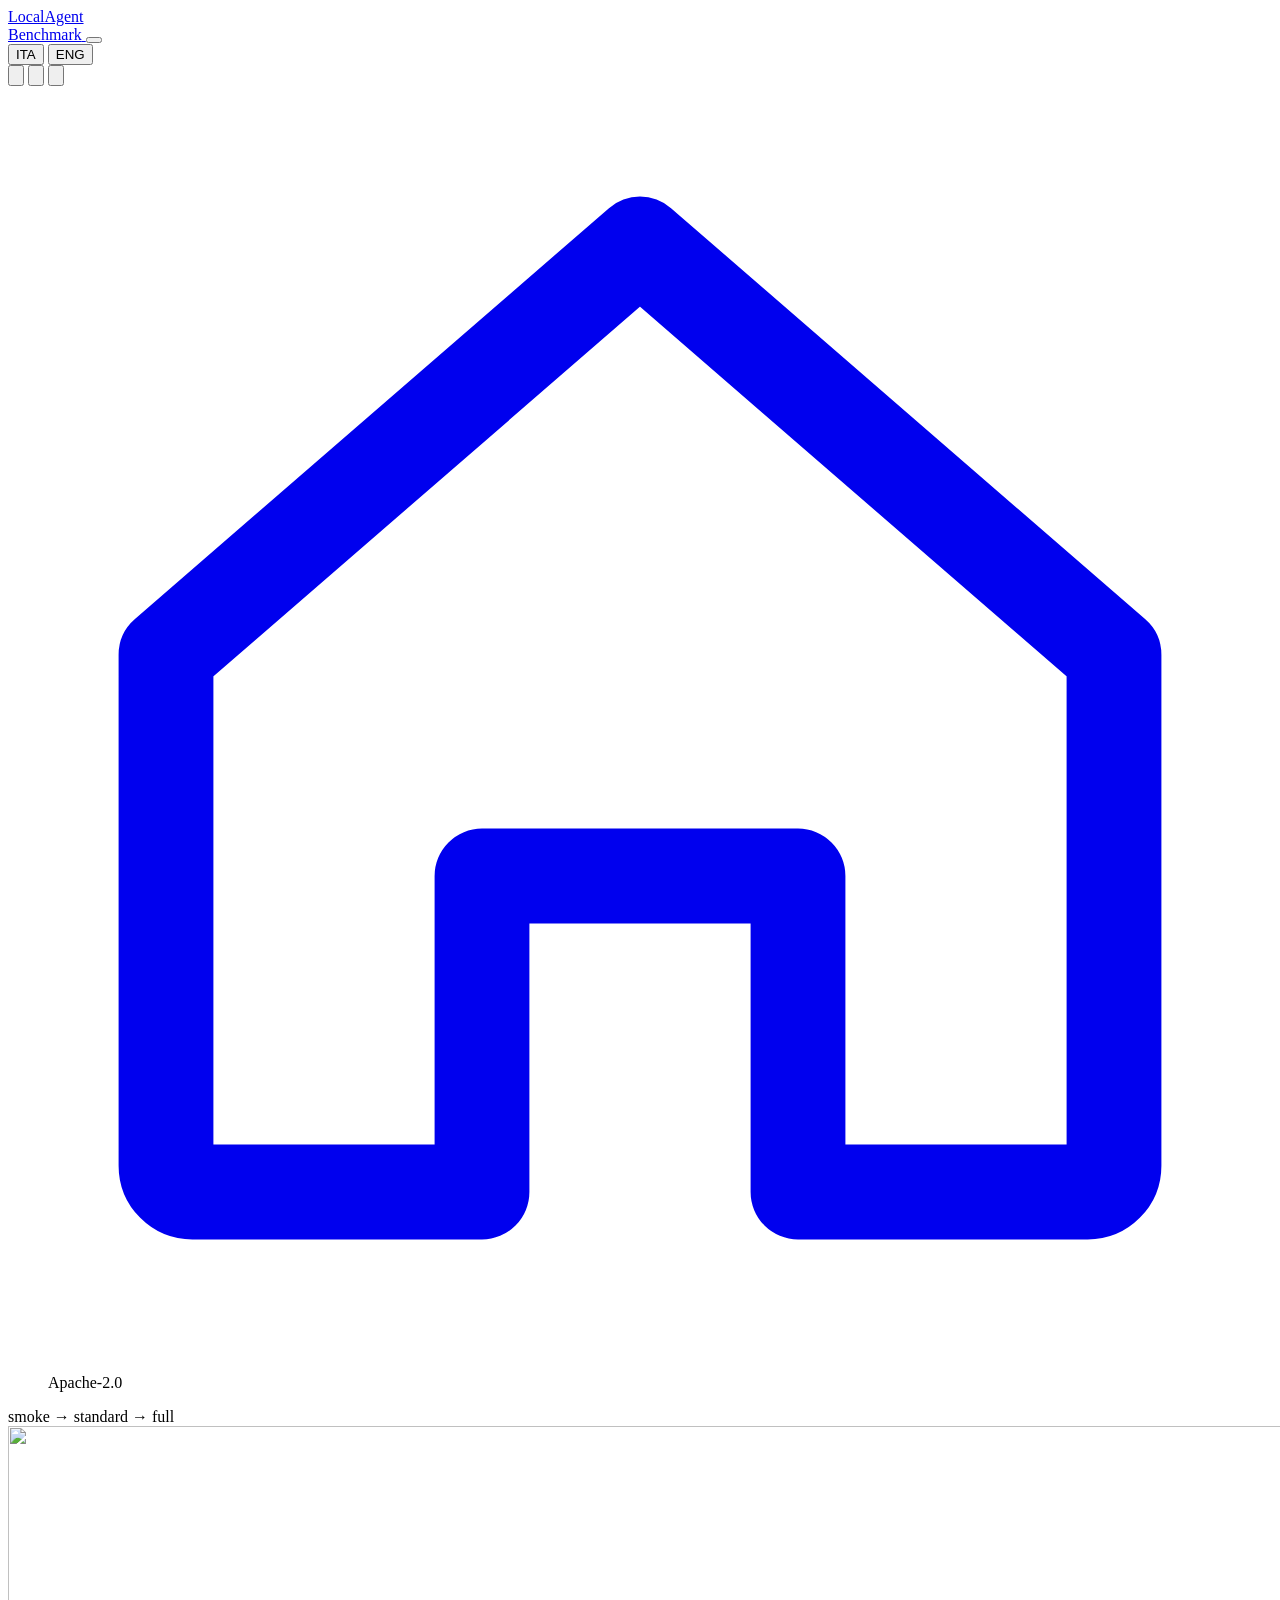
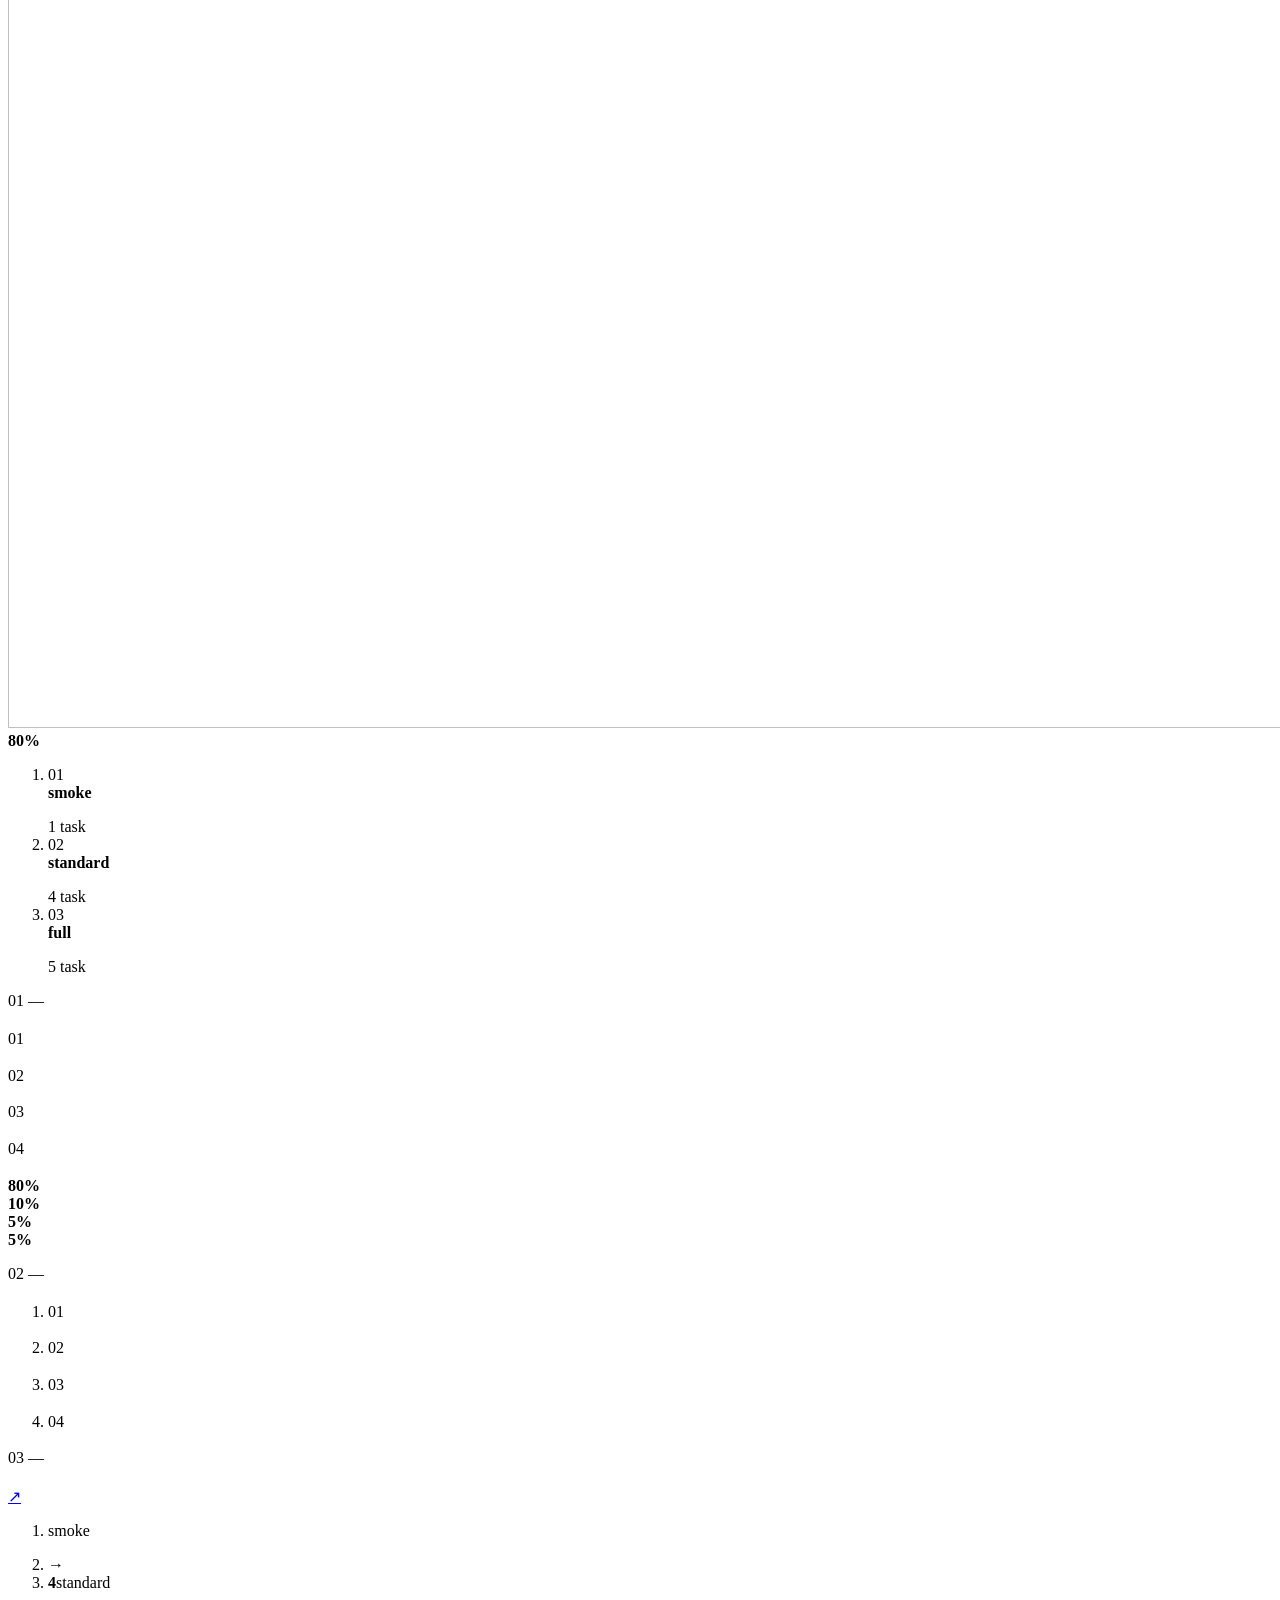
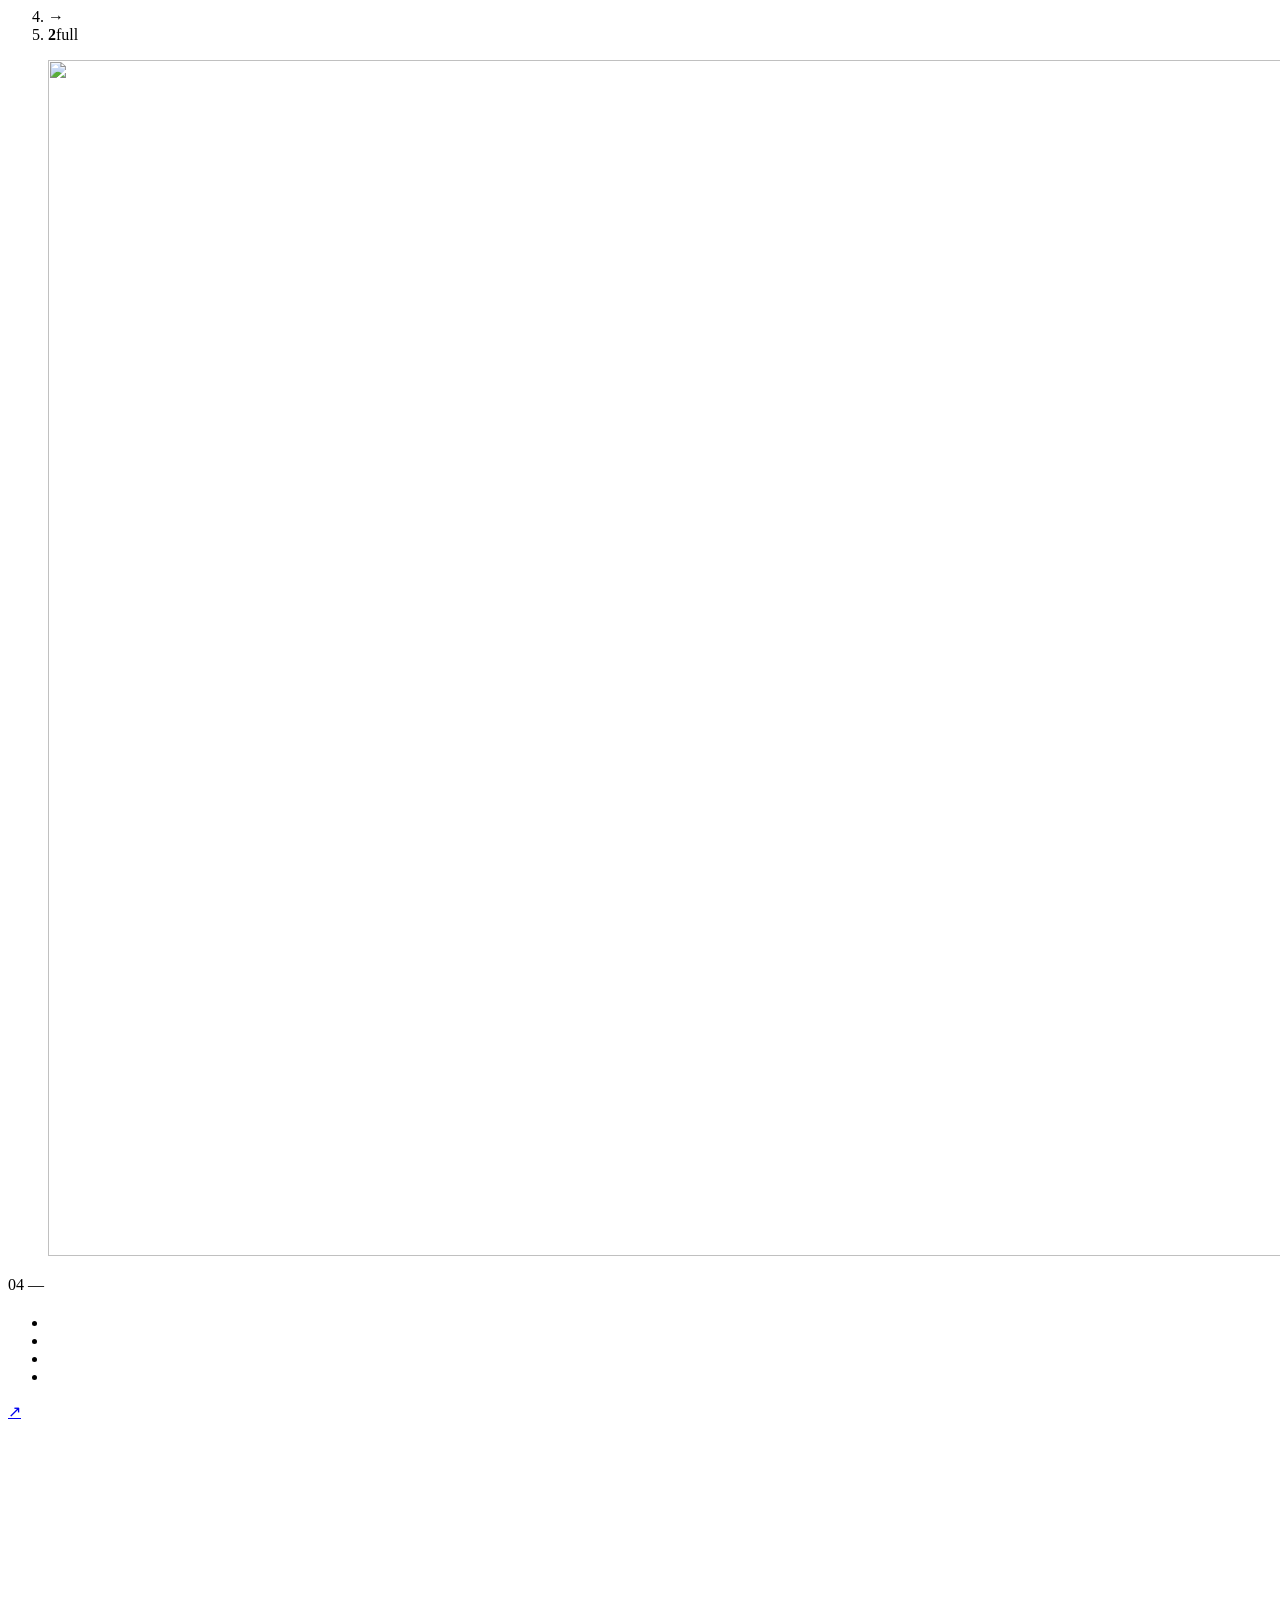
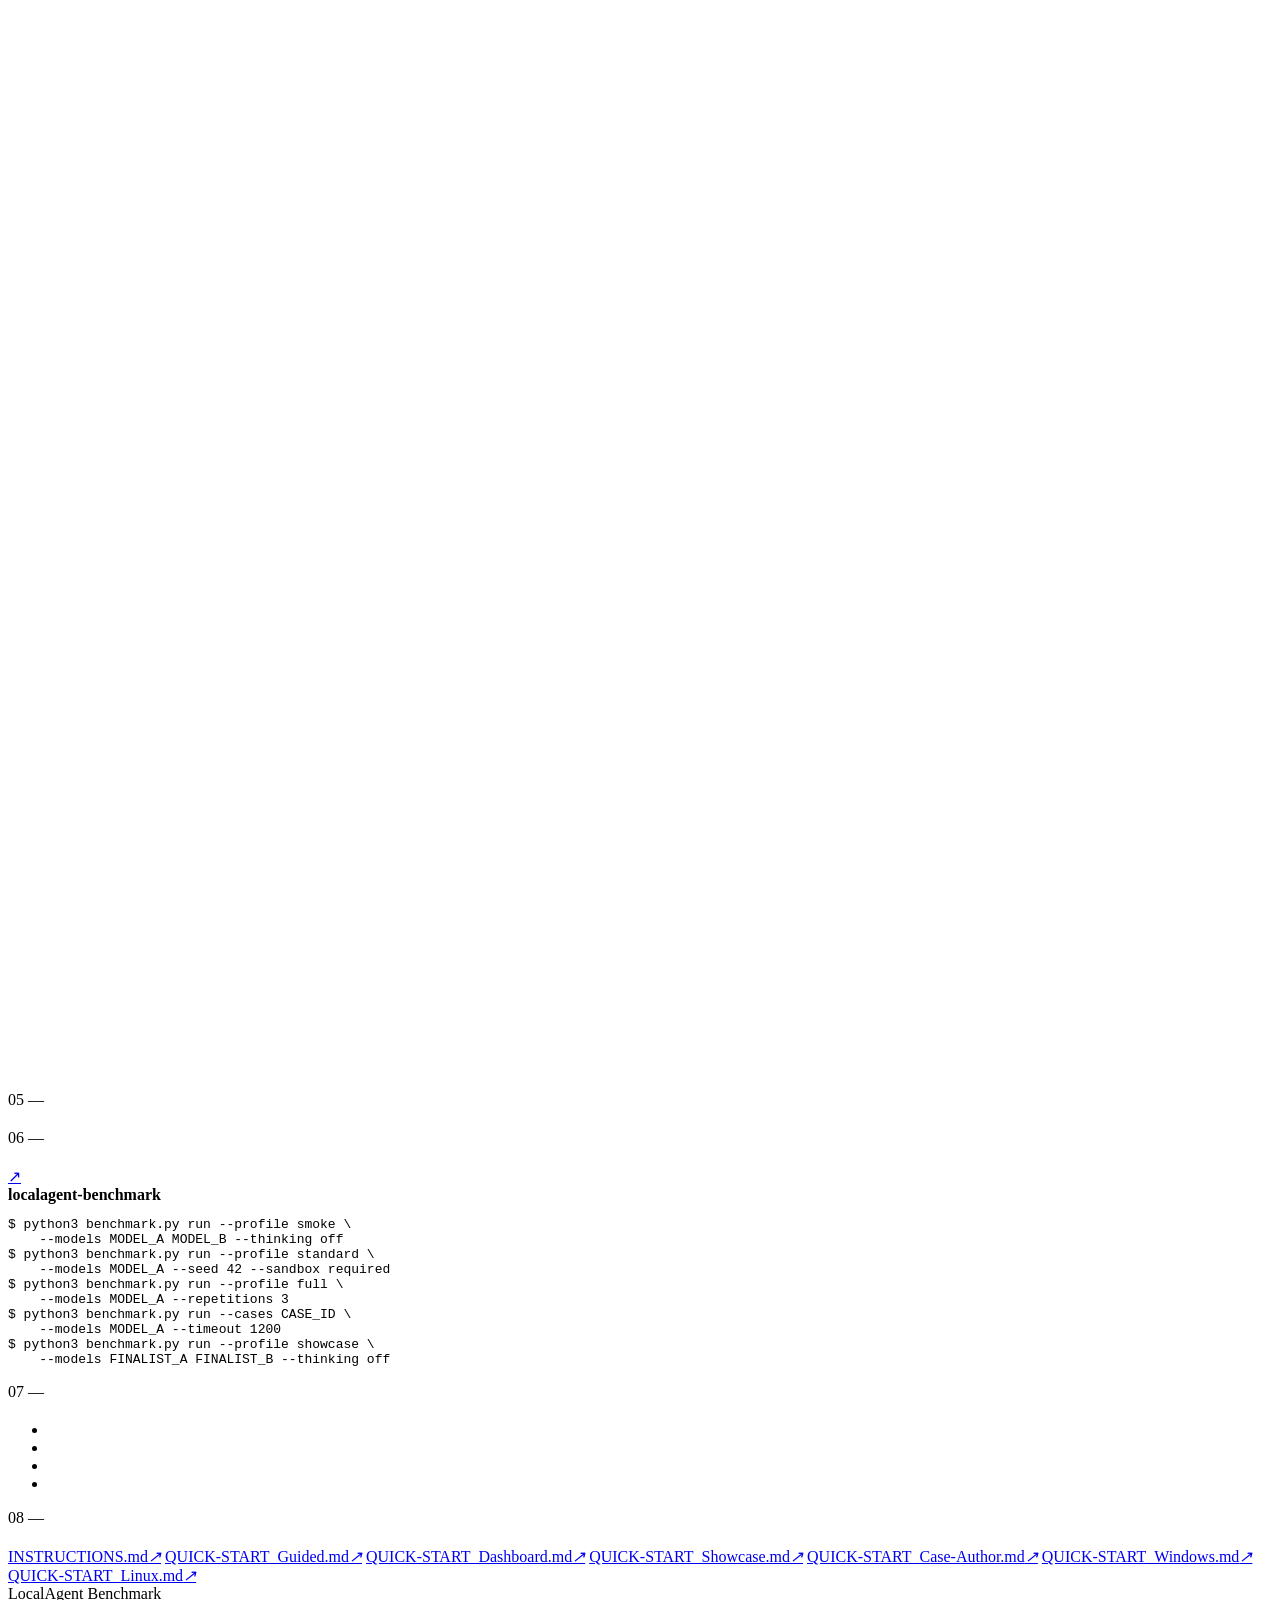
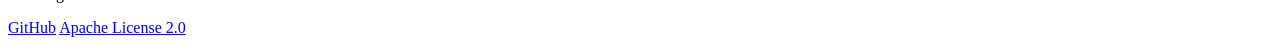
==== site/index.html @ 524d72bd "feat: support LM Studio and llama.cpp local providers" ====
<!doctype html>
<html lang="en" data-theme="light">
  <head>
    <meta charset="utf-8">
    <meta name="viewport" content="width=device-width, initial-scale=1">
    <meta http-equiv="Content-Security-Policy" content="default-src 'self'; script-src 'self'; style-src 'self'; img-src 'self' data:; font-src 'self'; connect-src 'none'; object-src 'none'; base-uri 'self'; form-action 'none'">
    <meta name="description" content="LocalAgent Benchmark compares local coding agents through reproducible, inspectable tasks." data-i18n-content="meta_description">
    <meta name="theme-color" content="#f4f7fb" media="(prefers-color-scheme: light)">
    <meta name="theme-color" content="#061321" media="(prefers-color-scheme: dark)">
    <meta property="og:type" content="website">
    <meta property="og:title" content="LocalAgent Benchmark">
    <meta property="og:description" content="A personal, repeatable and offline benchmark for local coding agents." data-i18n-content="meta_description">
    <meta property="og:url" content="https://gloutchov.github.io/LocalAgentBenchmark/">
    <meta name="twitter:card" content="summary">
    <meta name="twitter:title" content="LocalAgent Benchmark">
    <meta name="twitter:description" content="A personal, repeatable and offline benchmark for local coding agents." data-i18n-content="meta_description">
    <link rel="canonical" href="https://gloutchov.github.io/LocalAgentBenchmark/">
    <link rel="icon" href="assets/favicon.svg" type="image/svg+xml">
    <script src="js/theme-bootstrap.js"></script>
    <link rel="stylesheet" href="css/styles.css">
    <title>LocalAgent Benchmark</title>
  </head>
  <body>
    <a class="skip-link" href="#main" data-i18n="skip"></a>

    <header class="site-header" data-site-header>
      <a class="brand" href="#top" aria-label="LocalAgent Benchmark">
        <span class="brand-mark" aria-hidden="true"><i></i><i></i><i></i></span>
        <span class="brand-name">LocalAgent<br>Benchmark</span>
      </a>

      <button class="menu-toggle" type="button" aria-expanded="false" aria-controls="site-navigation" data-menu-toggle data-i18n-aria-label="menu_open">
        <span></span><span></span><span></span>
      </button>

      <div class="header-panel" id="site-navigation" data-header-panel>
        <nav class="primary-nav" aria-label="Primary" data-i18n-aria-label="nav_label">
          <a href="#why" data-i18n="why_index"></a>
          <a href="#method" data-i18n="method_index"></a>
          <a href="#quick" data-i18n="quick_index"></a>
          <a href="#dashboard" data-i18n="dashboard_index"></a>
          <a href="#interpretation" data-i18n="limits_index"></a>
          <a href="#immersion" data-i18n="immersion_index"></a>
          <a href="#start" data-i18n="start_index"></a>
          <a href="#docs" data-i18n="docs_index"></a>
        </nav>

        <div class="header-tools">
          <div class="preference-group language-switch" role="group" aria-labelledby="language-switch-label">
            <span class="visually-hidden" id="language-switch-label" data-i18n="language"></span>
            <button type="button" data-language-option="it" aria-pressed="false">
              <span aria-hidden="true">ITA</span><span class="visually-hidden" data-i18n="language_it"></span>
            </button>
            <button type="button" data-language-option="en" aria-pressed="false">
              <span aria-hidden="true">ENG</span><span class="visually-hidden" data-i18n="language_en"></span>
            </button>
          </div>
          <div class="preference-group theme-switch" role="group" aria-labelledby="theme-switch-label">
            <span class="visually-hidden" id="theme-switch-label" data-i18n="theme"></span>
            <button type="button" data-theme-option="auto" data-i18n-title="theme_auto" aria-pressed="false">
              <svg viewBox="0 0 24 24" aria-hidden="true"><rect x="3" y="4" width="18" height="13" rx="2" fill="none" stroke="currentColor" stroke-width="1.8"/><path d="M8 21h8M12 17v4" fill="none" stroke="currentColor" stroke-width="1.8" stroke-linecap="round"/></svg>
              <span class="visually-hidden" data-i18n="theme_auto"></span>
            </button>
            <button type="button" data-theme-option="light" data-i18n-title="theme_light" aria-pressed="false">
              <svg viewBox="0 0 24 24" aria-hidden="true"><circle cx="12" cy="12" r="3.7" fill="none" stroke="currentColor" stroke-width="1.8"/><path d="M12 2v2.2M12 19.8V22M2 12h2.2M19.8 12H22M4.9 4.9l1.6 1.6M17.5 17.5l1.6 1.6M19.1 4.9l-1.6 1.6M6.5 17.5l-1.6 1.6" fill="none" stroke="currentColor" stroke-width="1.8" stroke-linecap="round"/></svg>
              <span class="visually-hidden" data-i18n="theme_light"></span>
            </button>
            <button type="button" data-theme-option="dark" data-i18n-title="theme_dark" aria-pressed="false">
              <svg viewBox="0 0 24 24" aria-hidden="true"><path d="M20.1 15.2A8.5 8.5 0 0 1 8.8 3.9 8.5 8.5 0 1 0 20.1 15.2Z" fill="none" stroke="currentColor" stroke-width="1.8" stroke-linejoin="round"/></svg>
              <span class="visually-hidden" data-i18n="theme_dark"></span>
            </button>
          </div>
          <a class="home-link" href="https://glaucosilvestri.it" rel="noreferrer" data-i18n-aria-label="personal_site">
            <svg viewBox="0 0 24 24" aria-hidden="true">
              <path d="M3 10.8 12 3l9 7.8v9.7a.5.5 0 0 1-.5.5H15v-6H9v6H3.5a.5.5 0 0 1-.5-.5Z" fill="none" stroke="currentColor" stroke-width="1.8" stroke-linejoin="round"/>
            </svg>
          </a>
        </div>
      </div>
    </header>

    <main id="main">
      <section class="hero" id="top">
        <div class="hero-copy">
          <p class="eyebrow"><span class="status-dot"></span><span data-i18n="hero_eyebrow"></span></p>
          <h1 data-i18n="hero_title"></h1>
          <p class="hero-lede" data-i18n="hero_lede"></p>
          <div class="hero-actions">
            <a class="button button-primary" href="#quick" data-i18n="cta_quick"></a>
            <a class="button button-secondary" href="https://github.com/gloutchov/LocalAgentBenchmark" rel="noreferrer" data-i18n="cta_repository"></a>
            <a class="button button-secondary" href="https://github.com/gloutchov/LocalAgentBenchmark/releases/latest" rel="noreferrer" data-i18n="cta_release"></a>
          </div>
          <dl class="hero-facts">
            <div><dt data-i18n="fact_runtime_label"></dt><dd data-i18n="fact_runtime_value"></dd></div>
            <div><dt data-i18n="fact_data_label"></dt><dd data-i18n="fact_data_value"></dd></div>
            <div><dt data-i18n="fact_license_label"></dt><dd>Apache-2.0</dd></div>
          </dl>
        </div>

        <div class="hero-visual">
          <div class="visual-caption" aria-hidden="true">
            <span data-i18n="visual_live"></span>
            <span>smoke → standard → full</span>
          </div>
          <picture>
            <source srcset="assets/dashboard-overview.webp" type="image/webp">
            <img src="assets/dashboard-overview.png" width="1600" height="902" fetchpriority="high" data-i18n-alt="overview_alt">
          </picture>
          <div class="visual-score" aria-hidden="true"><strong>80%</strong><span data-i18n="visual_quality"></span></div>
        </div>

        <ol class="profile-rail" aria-label="Benchmark profiles" data-i18n-aria-label="profiles_label">
          <li>
            <span class="rail-index">01</span>
            <div><strong>smoke</strong><p data-i18n="smoke_short"></p></div>
            <span class="rail-meta">1 task</span>
          </li>
          <li>
            <span class="rail-index">02</span>
            <div><strong>standard</strong><p data-i18n="standard_short"></p></div>
            <span class="rail-meta">4 task</span>
          </li>
          <li>
            <span class="rail-index">03</span>
            <div><strong>full</strong><p data-i18n="full_short"></p></div>
            <span class="rail-meta">5 task</span>
          </li>
        </ol>
      </section>

      <section class="section section-measure" id="why">
        <div class="section-heading">
          <p class="section-index">01 — <span data-i18n="why_index"></span></p>
          <h2 data-i18n="why_title"></h2>
          <p data-i18n="why_intro"></p>
        </div>

        <div class="measure-grid">
          <article>
            <span class="measure-number">01</span>
            <h3 data-i18n="measure_function_title"></h3>
            <p data-i18n="measure_function_text"></p>
          </article>
          <article>
            <span class="measure-number">02</span>
            <h3 data-i18n="measure_discipline_title"></h3>
            <p data-i18n="measure_discipline_text"></p>
          </article>
          <article>
            <span class="measure-number">03</span>
            <h3 data-i18n="measure_security_title"></h3>
            <p data-i18n="measure_security_text"></p>
          </article>
          <article>
            <span class="measure-number">04</span>
            <h3 data-i18n="measure_cost_title"></h3>
            <p data-i18n="measure_cost_text"></p>
          </article>
        </div>

        <div class="score-formula" aria-label="Composite score formula" data-i18n-aria-label="score_formula_label">
          <div class="score-primary"><strong>80%</strong><span data-i18n="score_quality"></span></div>
          <div><strong>10%</strong><span data-i18n="score_completion"></span></div>
          <div><strong>5%</strong><span data-i18n="score_speed"></span></div>
          <div><strong>5%</strong><span data-i18n="score_tokens"></span></div>
        </div>
        <p class="formula-note" data-i18n="score_note"></p>
      </section>

      <section class="section section-method" id="method">
        <div class="section-heading heading-split">
          <div>
            <p class="section-index">02 — <span data-i18n="method_index"></span></p>
            <h2 data-i18n="method_title"></h2>
          </div>
          <p data-i18n="method_intro"></p>
        </div>

        <ol class="method-steps">
          <li>
            <span>01</span>
            <div><h3 data-i18n="method_snapshot_title"></h3><p data-i18n="method_snapshot_text"></p></div>
          </li>
          <li>
            <span>02</span>
            <div><h3 data-i18n="method_run_title"></h3><p data-i18n="method_run_text"></p></div>
          </li>
          <li>
            <span>03</span>
            <div><h3 data-i18n="method_grade_title"></h3><p data-i18n="method_grade_text"></p></div>
          </li>
          <li>
            <span>04</span>
            <div><h3 data-i18n="method_read_title"></h3><p data-i18n="method_read_text"></p></div>
          </li>
        </ol>

        <div class="control-band">
          <div>
            <p class="micro-label" data-i18n="control_thinking_label"></p>
            <h3 data-i18n="control_thinking_title"></h3>
            <p data-i18n="control_thinking_text"></p>
          </div>
          <div>
            <p class="micro-label" data-i18n="control_sandbox_label"></p>
            <h3 data-i18n="control_sandbox_title"></h3>
            <p data-i18n="control_sandbox_text"></p>
          </div>
          <div>
            <p class="micro-label" data-i18n="control_integrity_label"></p>
            <h3 data-i18n="control_integrity_title"></h3>
            <p data-i18n="control_integrity_text"></p>
          </div>
        </div>
      </section>

      <section class="section section-quick" id="quick">
        <div class="section-heading heading-split">
          <div>
            <p class="section-index">03 — <span data-i18n="quick_index"></span></p>
            <h2 data-i18n="quick_title"></h2>
          </div>
          <div>
            <p data-i18n="quick_intro"></p>
            <a class="text-link" href="https://github.com/gloutchov/LocalAgentBenchmark/blob/main/QUICK-START_Guided.md" rel="noreferrer"><span data-i18n="quick_guide"></span><span aria-hidden="true"> ↗</span></a>
          </div>
        </div>
        <ol class="quick-funnel" aria-label="All models to four to two" data-i18n-aria-label="quick_funnel_label">
          <li><strong data-i18n="quick_all"></strong><span>smoke</span><p data-i18n="quick_all_text"></p></li>
          <li class="quick-arrow" aria-hidden="true">→</li>
          <li><strong>4</strong><span>standard</span><p data-i18n="quick_four_text"></p></li>
          <li class="quick-arrow" aria-hidden="true">→</li>
          <li><strong>2</strong><span>full</span><p data-i18n="quick_two_text"></p></li>
        </ol>
        <div class="quick-notes">
          <p data-i18n="quick_duration"></p>
          <p data-i18n="quick_local"></p>
          <p data-i18n="quick_no_showcase"></p>
        </div>
        <figure class="guided-figure">
          <picture>
            <source srcset="assets/guided-progress.webp" type="image/webp">
            <img src="assets/guided-progress.png" width="1440" height="1196" loading="lazy" data-i18n-alt="guided_alt">
          </picture>
          <figcaption data-i18n="guided_caption"></figcaption>
        </figure>
      </section>

      <section class="section section-dashboard" id="dashboard">
        <div class="dashboard-copy">
          <p class="section-index">04 — <span data-i18n="dashboard_index"></span></p>
          <h2 data-i18n="dashboard_title"></h2>
          <p class="dashboard-intro" data-i18n="dashboard_intro"></p>
          <ul class="plain-list">
            <li data-i18n="dashboard_point_rank"></li>
            <li data-i18n="dashboard_point_funnel"></li>
            <li data-i18n="dashboard_point_map"></li>
            <li data-i18n="dashboard_point_privacy"></li>
          </ul>
          <a class="text-link" href="https://github.com/gloutchov/LocalAgentBenchmark/blob/main/QUICK-START_Dashboard.md" rel="noreferrer"><span data-i18n="dashboard_guide"></span><span aria-hidden="true"> ↗</span></a>
        </div>
        <figure class="dashboard-figure">
          <picture>
            <source srcset="assets/dashboard-efficiency.webp" type="image/webp">
            <img src="assets/dashboard-efficiency.png" width="1600" height="1234" loading="lazy" data-i18n-alt="efficiency_alt">
          </picture>
          <figcaption data-i18n="dashboard_caption"></figcaption>
        </figure>
      </section>

      <section class="section section-limits" id="interpretation">
        <div>
          <p class="section-index">05 — <span data-i18n="limits_index"></span></p>
          <h2 data-i18n="limits_title"></h2>
        </div>
        <div class="limits-grid">
          <div>
            <h3 data-i18n="limits_means_title"></h3>
            <p data-i18n="limits_means_text"></p>
          </div>
          <div>
            <h3 data-i18n="limits_not_title"></h3>
            <p data-i18n="limits_not_text"></p>
          </div>
          <div>
            <h3 data-i18n="limits_review_title"></h3>
            <p data-i18n="limits_review_text"></p>
          </div>
        </div>
      </section>

      <section class="section section-start" id="immersion">
        <div class="start-copy">
          <p class="section-index">06 — <span data-i18n="immersion_index"></span></p>
          <h2 data-i18n="immersion_title"></h2>
          <p data-i18n="immersion_intro"></p>
          <a class="text-link immersion-link" href="https://github.com/gloutchov/LocalAgentBenchmark/blob/main/QUICK-START_Showcase.md" rel="noreferrer"><span data-i18n="immersion_showcase_guide"></span><span aria-hidden="true"> ↗</span></a>
        </div>

        <div class="terminal-panel" aria-label="Full immersion commands" data-i18n-aria-label="immersion_commands_label">
          <div class="terminal-bar"><span></span><span></span><span></span><strong>localagent-benchmark</strong></div>
          <pre><code><span class="prompt">$</span> python3 benchmark.py run --profile smoke \
    --models MODEL_A MODEL_B --thinking off
<span class="prompt">$</span> python3 benchmark.py run --profile standard \
    --models MODEL_A --seed 42 --sandbox required
<span class="prompt">$</span> python3 benchmark.py run --profile full \
    --models MODEL_A --repetitions 3
<span class="prompt">$</span> python3 benchmark.py run --cases CASE_ID \
    --models MODEL_A --timeout 1200
<span class="prompt">$</span> python3 benchmark.py run --profile showcase \
    --models FINALIST_A FINALIST_B --thinking off</code></pre>
          <p data-i18n="immersion_note"></p>
        </div>
      </section>

      <section class="section section-begin" id="start">
        <div class="start-copy">
          <p class="section-index">07 — <span data-i18n="start_index"></span></p>
          <h2 data-i18n="start_title"></h2>
          <p data-i18n="start_intro"></p>
          <div class="begin-actions">
            <a class="button button-primary" href="https://github.com/gloutchov/LocalAgentBenchmark/releases/latest" rel="noreferrer" data-i18n="start_release"></a>
            <a class="button button-secondary" href="#docs" data-i18n="start_docs"></a>
          </div>
        </div>
        <div class="requirements">
          <h3 data-i18n="requirements_title"></h3>
          <ul>
            <li data-i18n="requirement_python"></li>
            <li data-i18n="requirement_ollama"></li>
            <li data-i18n="requirement_pi"></li>
            <li data-i18n="requirement_git"></li>
          </ul>
        </div>
      </section>

      <section class="section section-docs" id="docs">
        <div class="section-heading heading-split">
          <div>
            <p class="section-index">08 — <span data-i18n="docs_index"></span></p>
            <h2 data-i18n="docs_title"></h2>
          </div>
          <p data-i18n="docs_intro"></p>
        </div>
        <div class="docs-grid">
          <a href="https://github.com/gloutchov/LocalAgentBenchmark/blob/main/ISTRUZIONI.md" rel="noreferrer" data-language-only="it" hidden><span>ISTRUZIONI.md</span><strong data-i18n="docs_manual_it"></strong><i aria-hidden="true">↗</i></a>
          <a href="https://github.com/gloutchov/LocalAgentBenchmark/blob/main/INSTRUCTIONS.md" rel="noreferrer" data-language-only="en"><span>INSTRUCTIONS.md</span><strong data-i18n="docs_manual_en"></strong><i aria-hidden="true">↗</i></a>
          <a href="https://github.com/gloutchov/LocalAgentBenchmark/blob/main/QUICK-START_Guided.md" rel="noreferrer"><span>QUICK-START_Guided.md</span><strong data-i18n="docs_guided"></strong><i aria-hidden="true">↗</i></a>
          <a href="https://github.com/gloutchov/LocalAgentBenchmark/blob/main/QUICK-START_Dashboard.md" rel="noreferrer"><span>QUICK-START_Dashboard.md</span><strong data-i18n="docs_dashboard"></strong><i aria-hidden="true">↗</i></a>
          <a href="https://github.com/gloutchov/LocalAgentBenchmark/blob/main/QUICK-START_Showcase.md" rel="noreferrer"><span>QUICK-START_Showcase.md</span><strong data-i18n="docs_showcase"></strong><i aria-hidden="true">↗</i></a>
          <a href="https://github.com/gloutchov/LocalAgentBenchmark/blob/main/QUICK-START_Case-Author.md" rel="noreferrer"><span>QUICK-START_Case-Author.md</span><strong data-i18n="docs_case_author"></strong><i aria-hidden="true">↗</i></a>
          <a href="https://github.com/gloutchov/LocalAgentBenchmark/blob/main/QUICK-START_Windows.md" rel="noreferrer"><span>QUICK-START_Windows.md</span><strong data-i18n="docs_windows"></strong><i aria-hidden="true">↗</i></a>
          <a href="https://github.com/gloutchov/LocalAgentBenchmark/blob/main/QUICK-START_Linux.md" rel="noreferrer"><span>QUICK-START_Linux.md</span><strong data-i18n="docs_linux"></strong><i aria-hidden="true">↗</i></a>
        </div>
      </section>
    </main>

    <footer class="site-footer">
      <div class="footer-main">
        <div>
          <span class="brand-name">LocalAgent Benchmark</span>
          <p data-i18n="footer_text"></p>
        </div>
        <div class="footer-actions">
          <a href="https://github.com/gloutchov/LocalAgentBenchmark" rel="noreferrer">GitHub</a>
          <a href="https://github.com/gloutchov/LocalAgentBenchmark/releases/latest" rel="noreferrer" data-i18n="footer_release"></a>
          <a href="https://github.com/gloutchov/LocalAgentBenchmark/blob/main/LICENSE" rel="noreferrer">Apache License 2.0</a>
        </div>
      </div>
      <p class="release-note" data-i18n="release_note"></p>
    </footer>

    <script src="js/i18n.js" defer></script>
    <script src="js/preferences.js" defer></script>
    <script src="js/app.js" defer></script>
  </body>
</html>
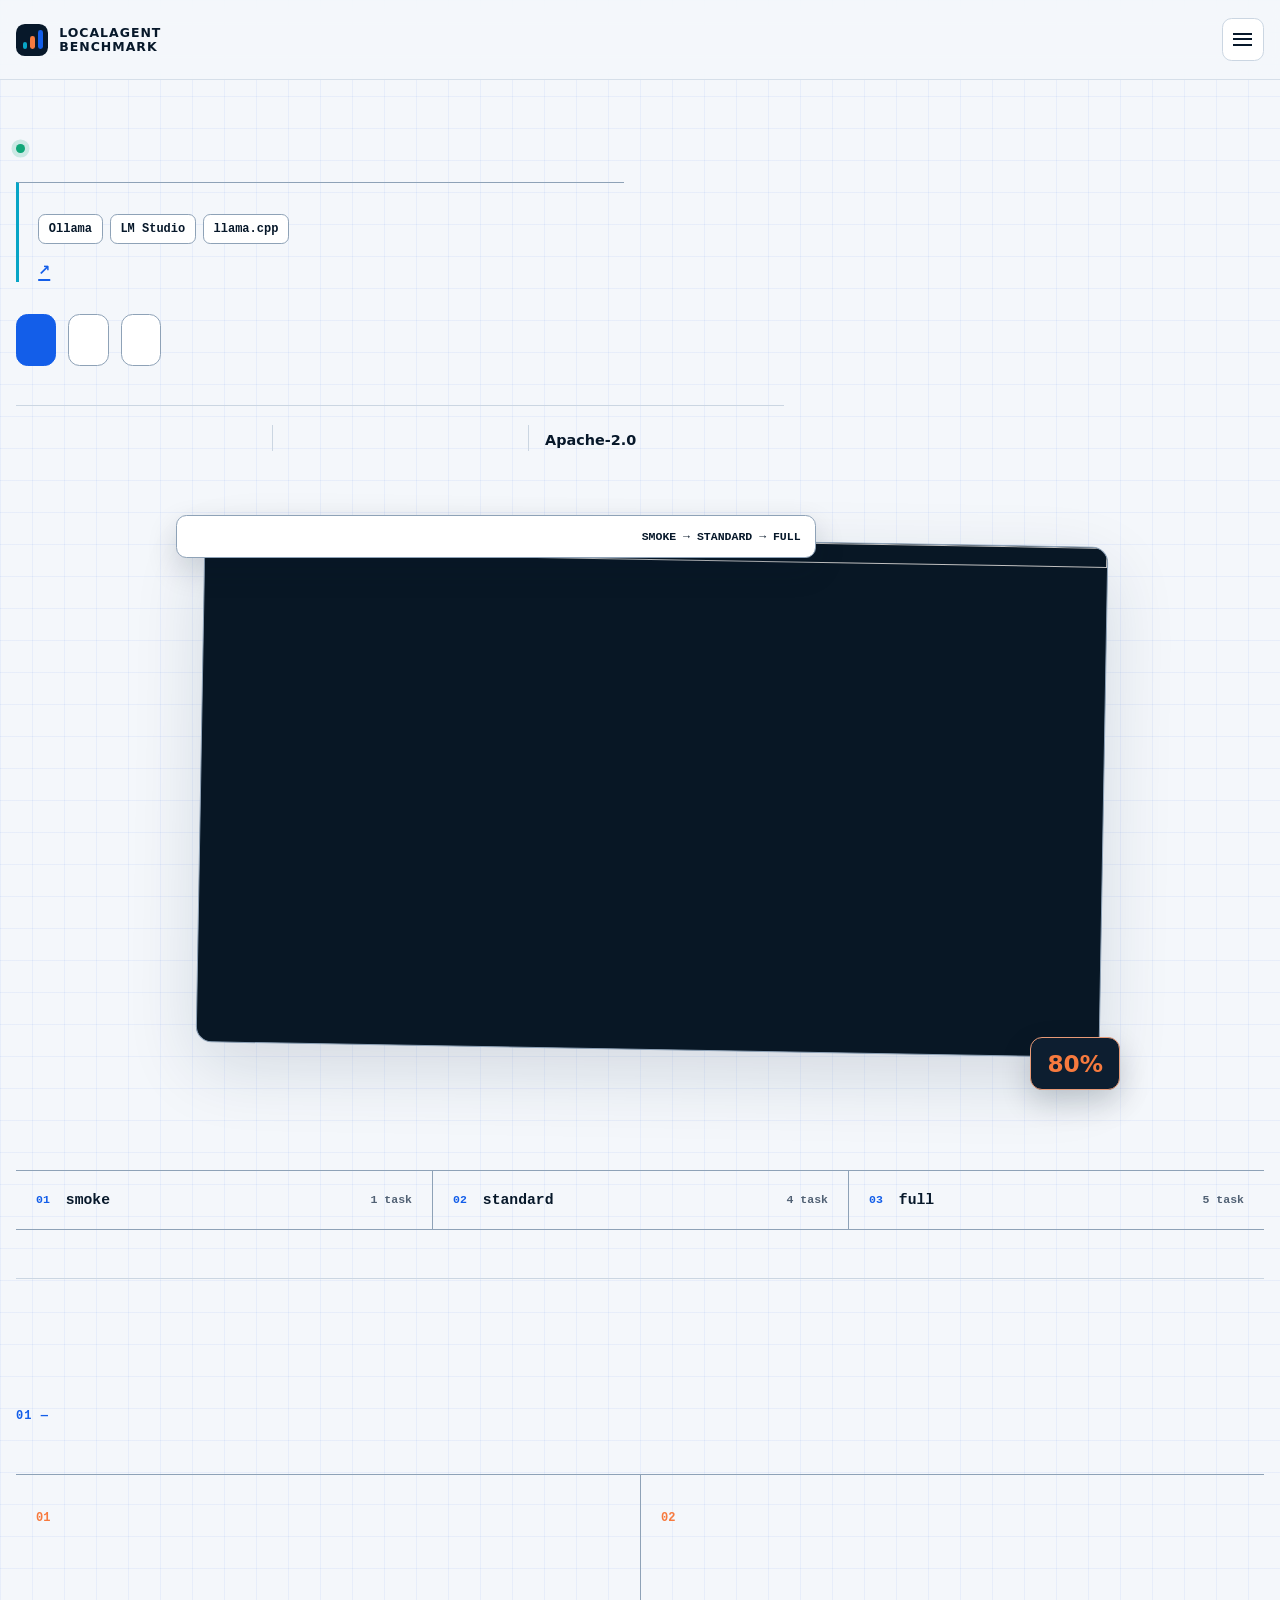
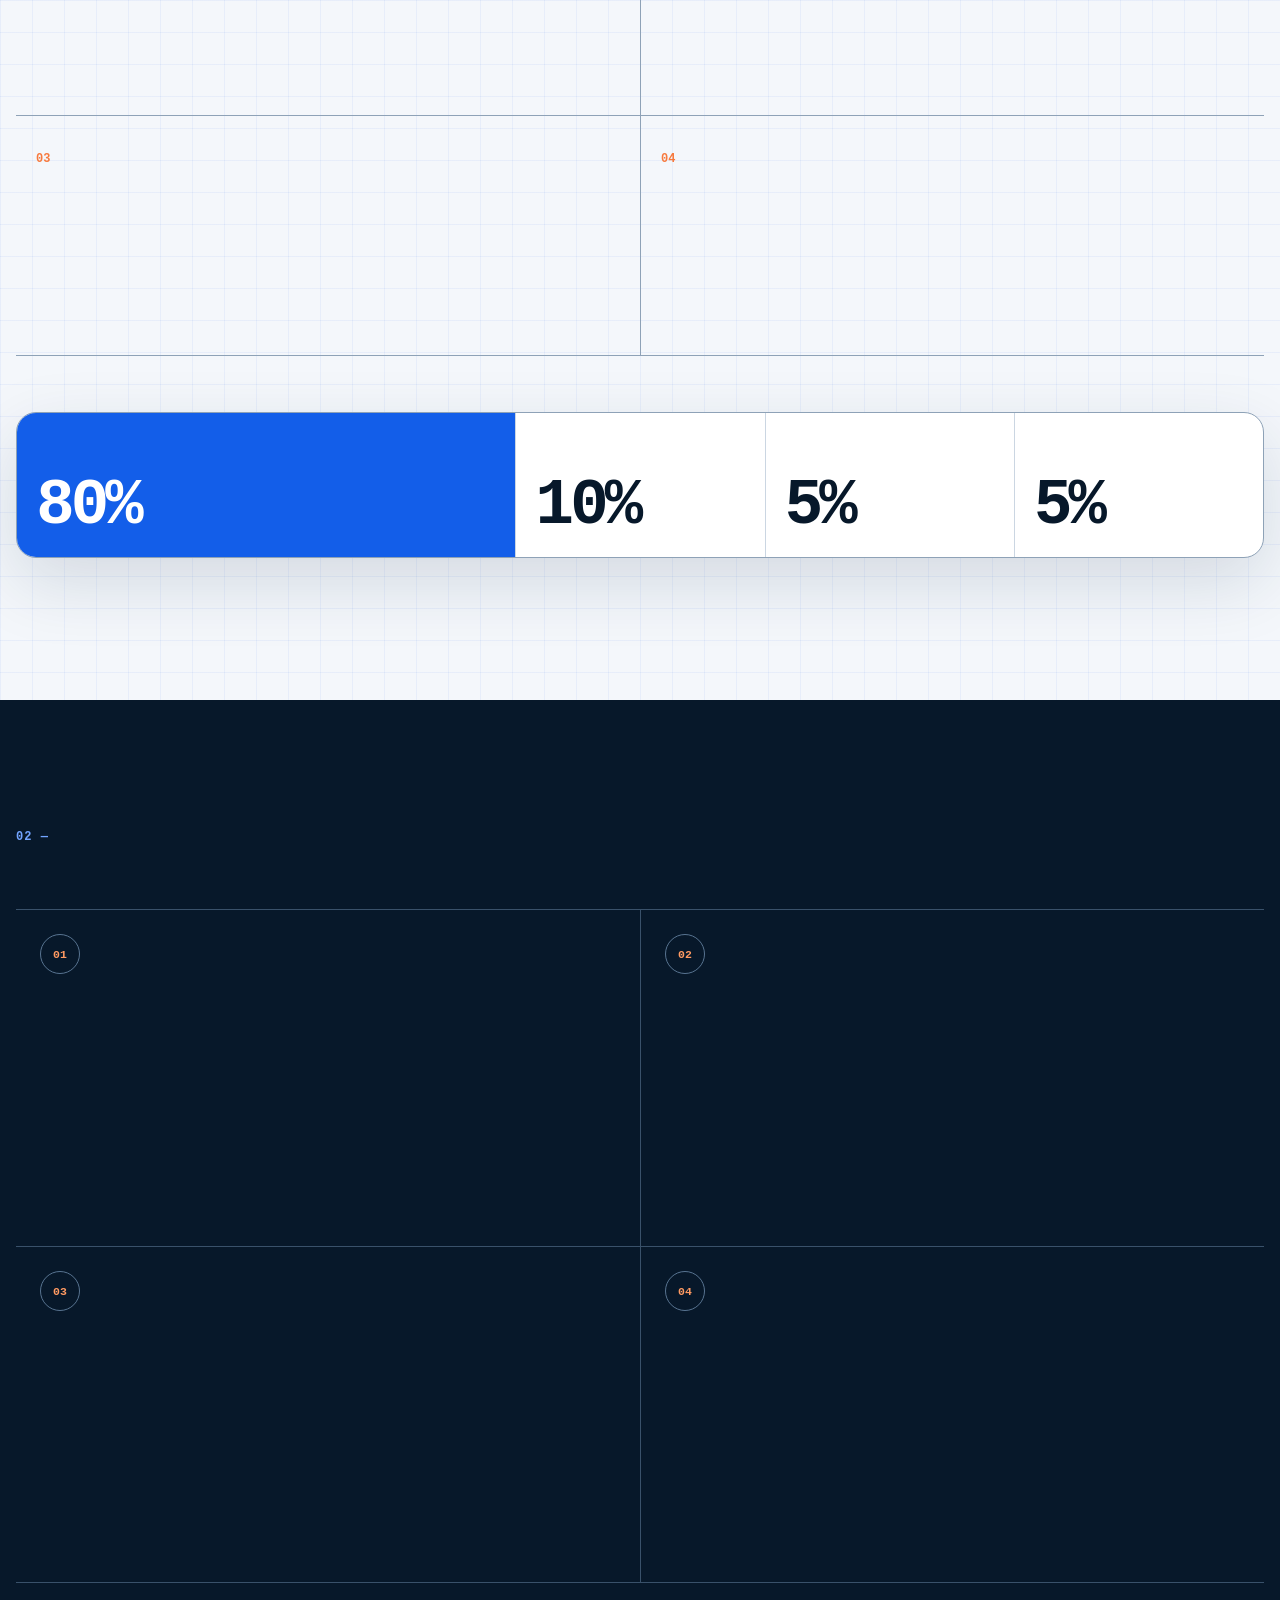
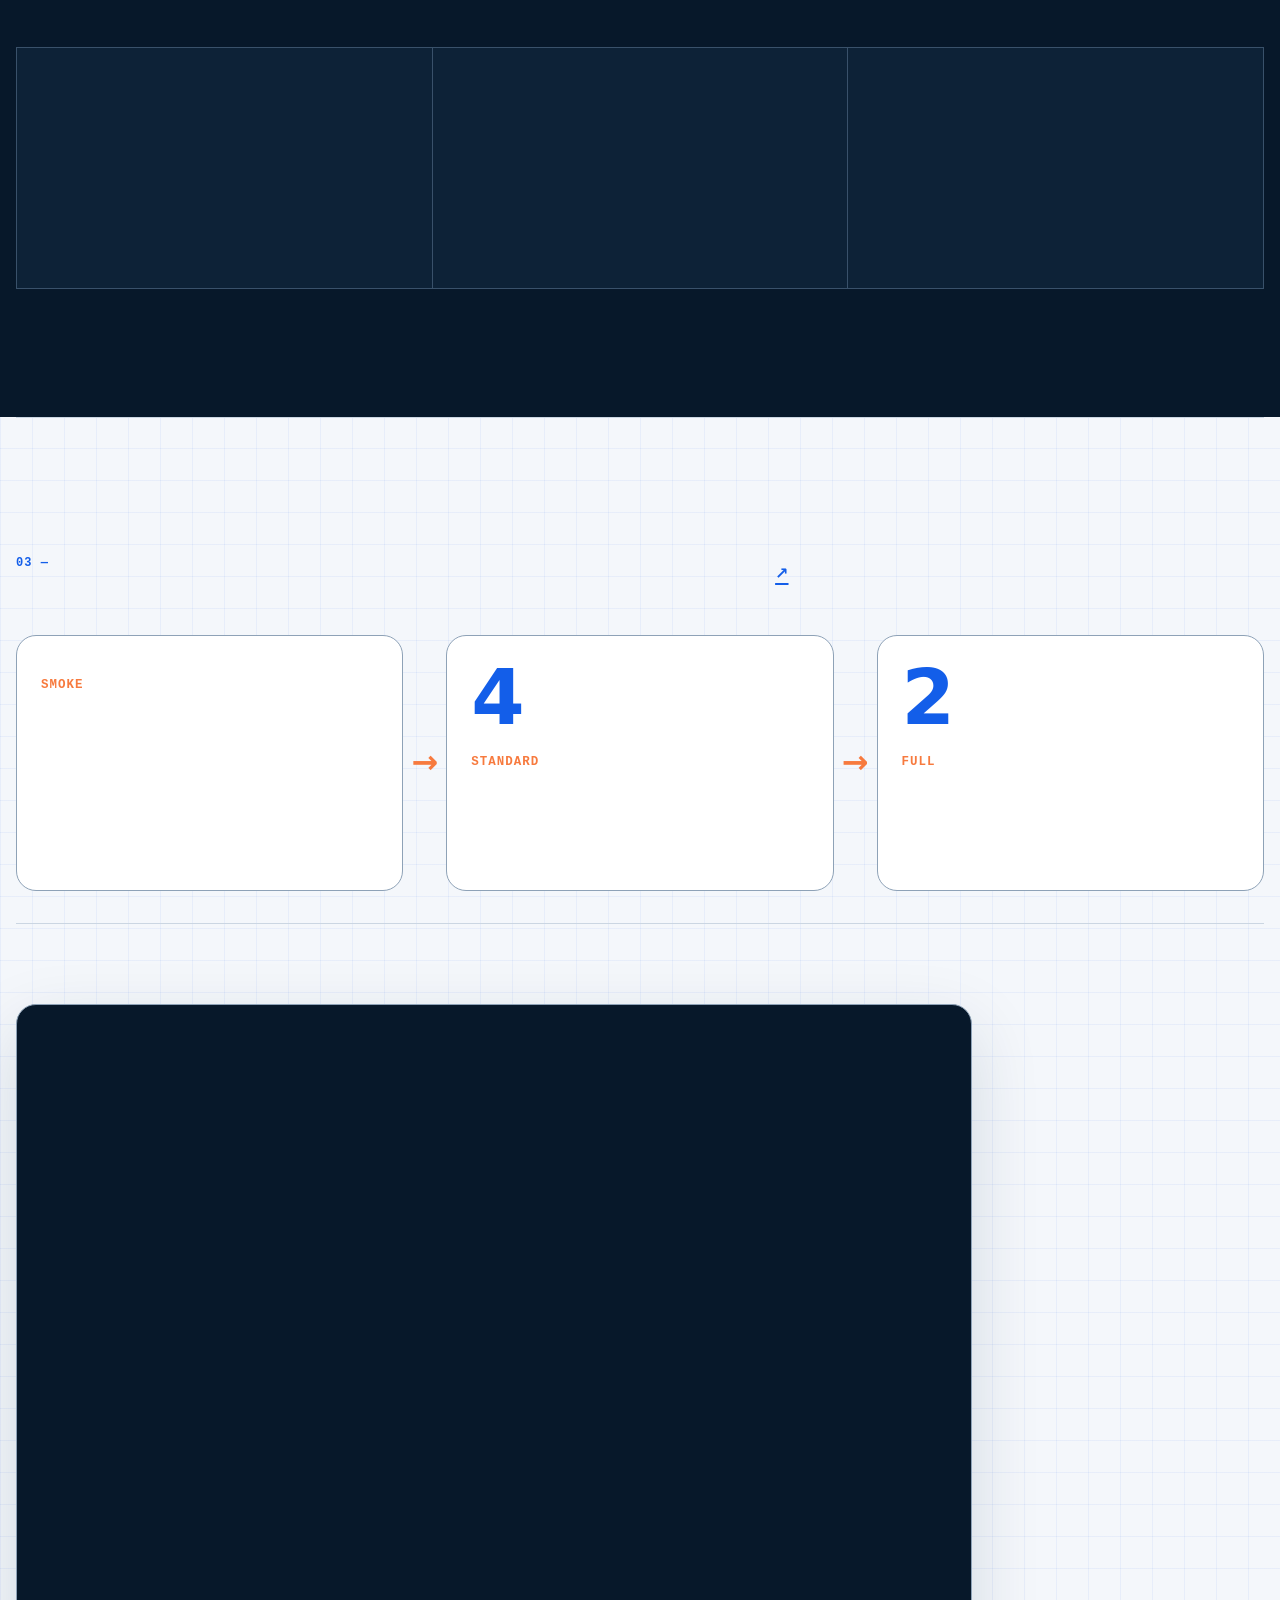
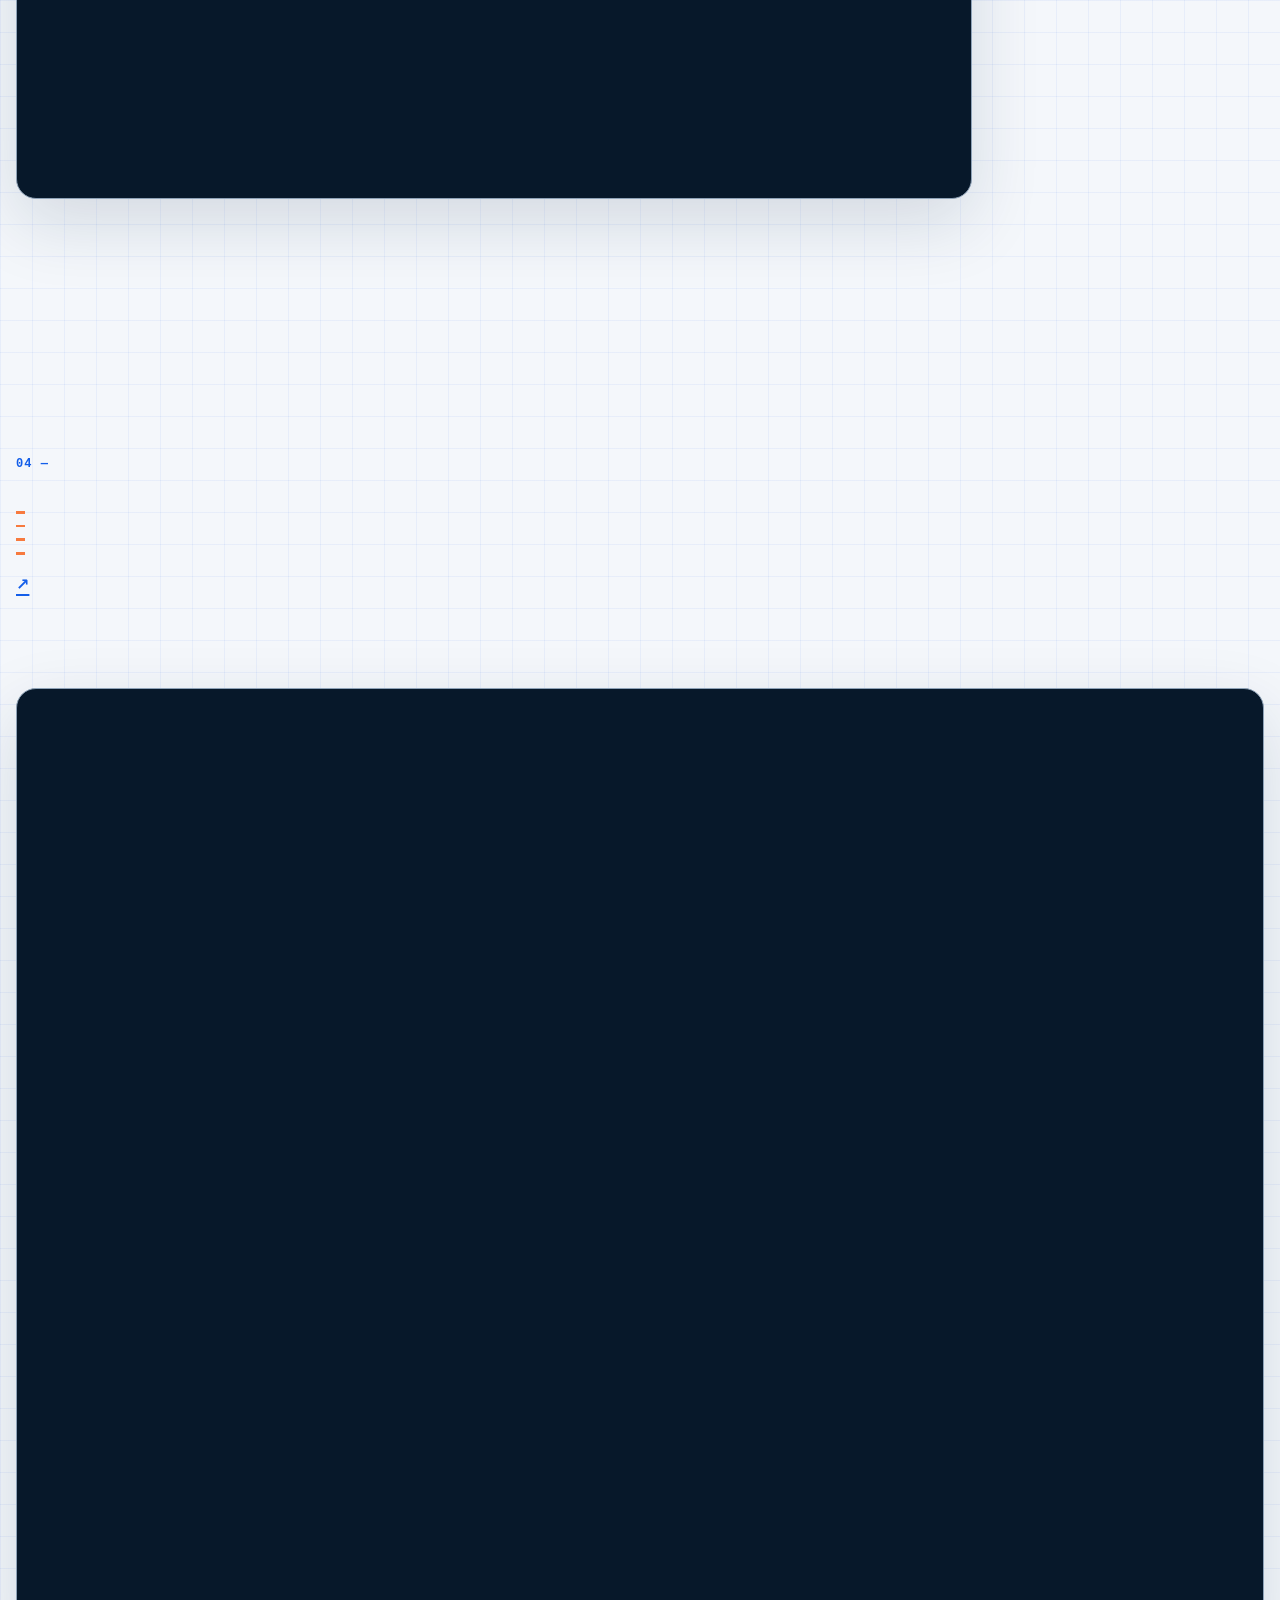
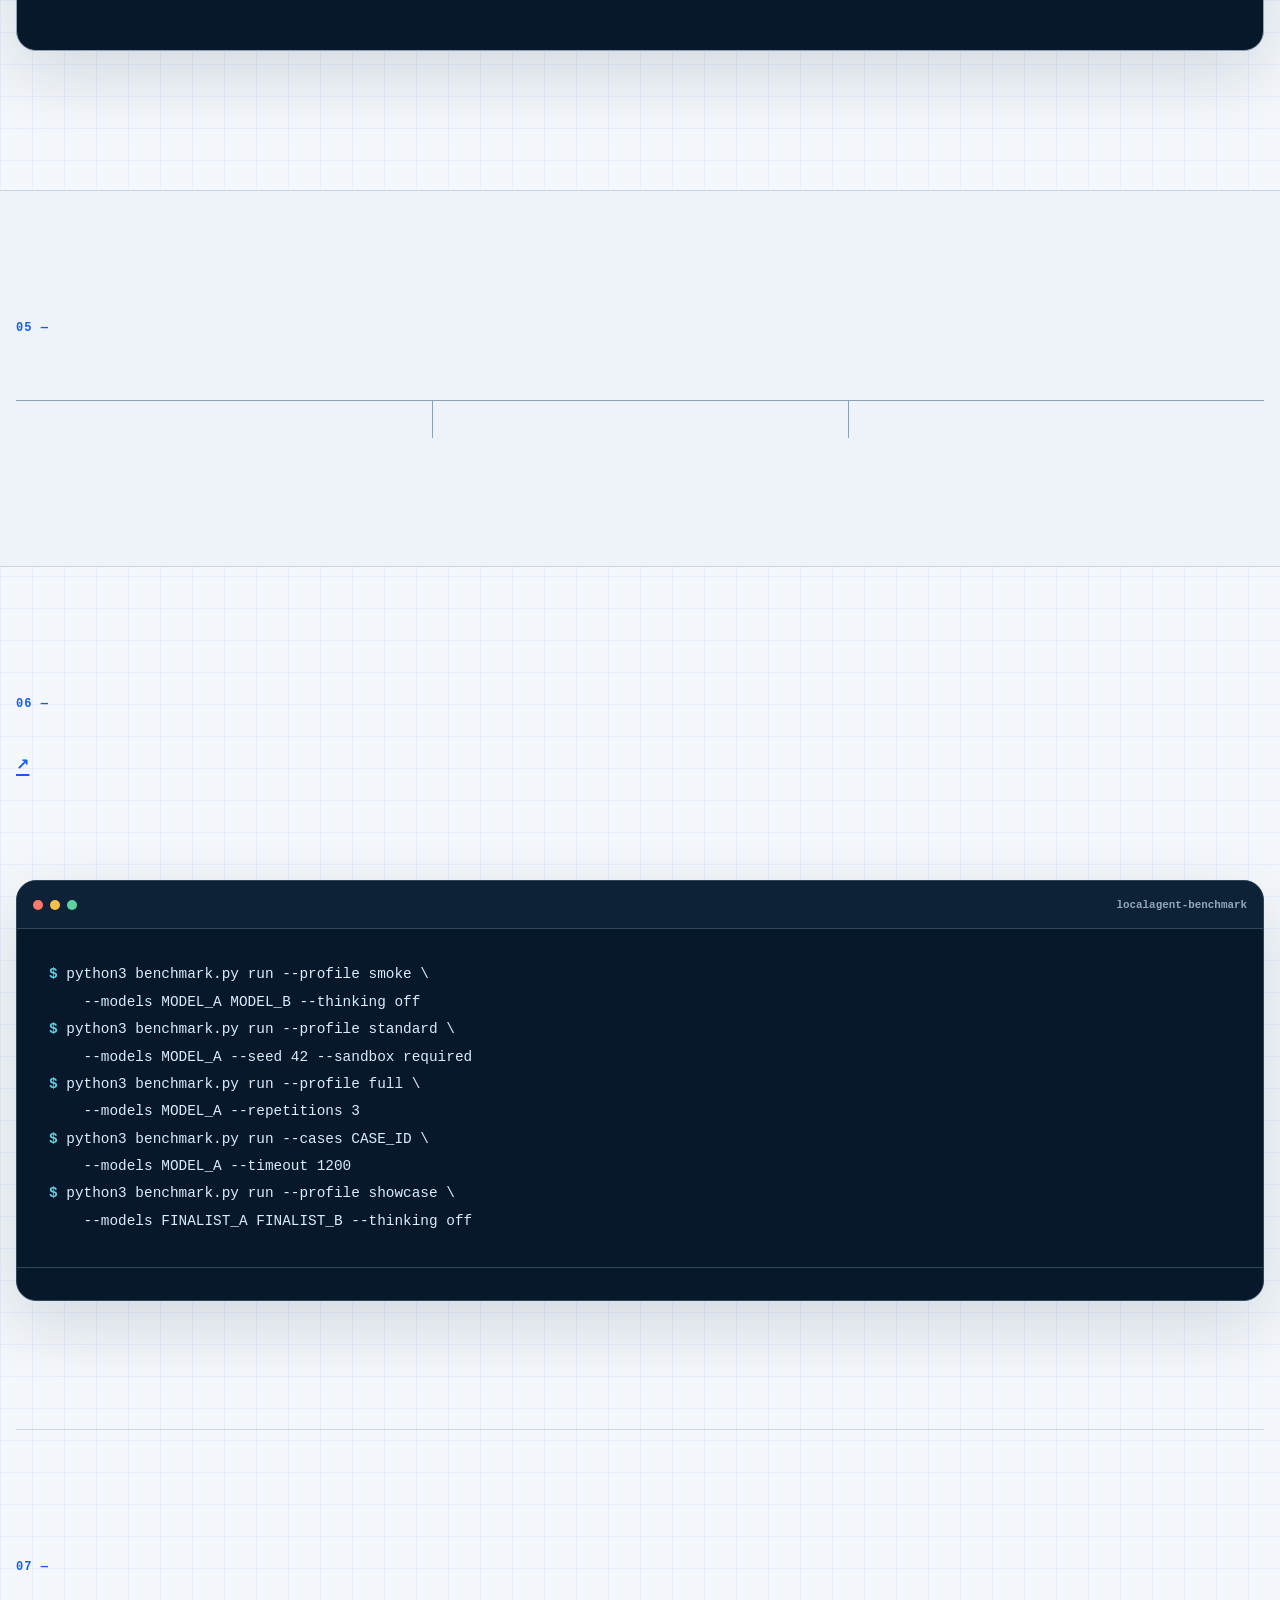
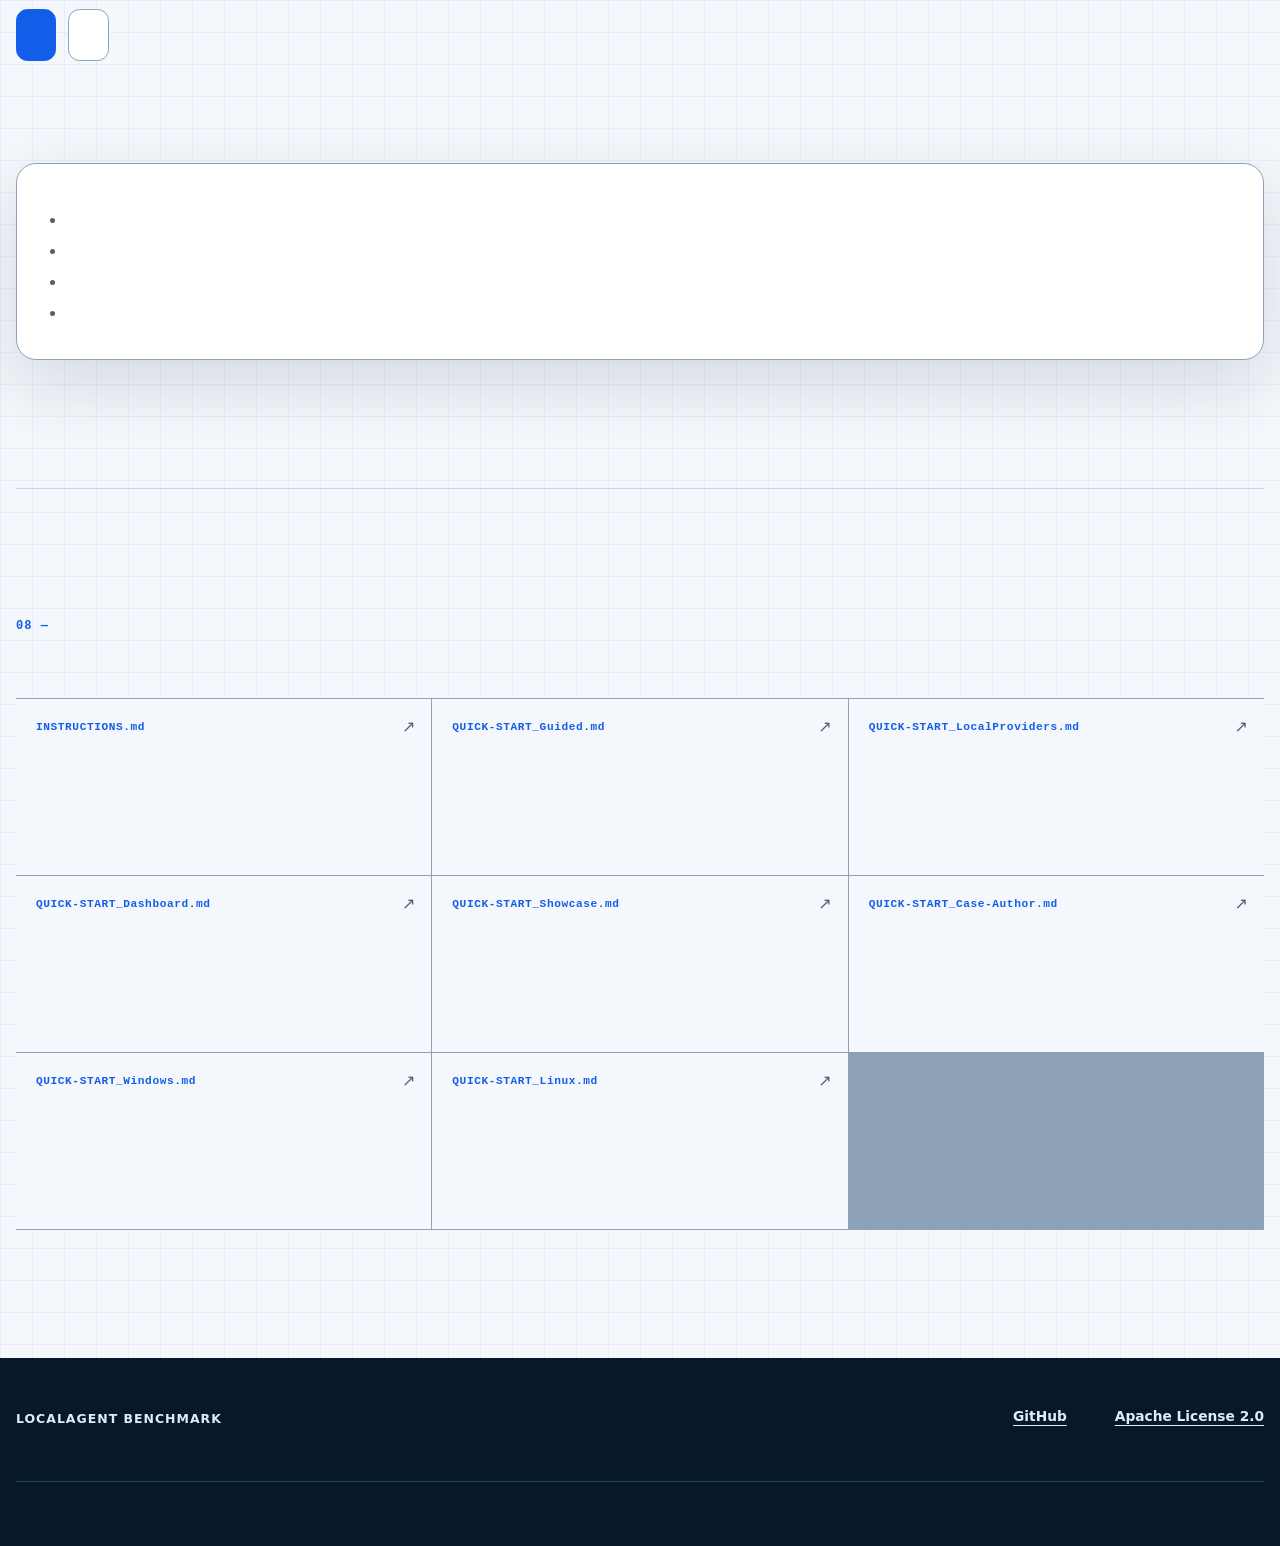
==== commit 14395402: "fix: verify llama.cpp router transitions and highlight local providers" ====
--- a/site/index.html
+++ b/site/index.html
@@ -85,6 +85,16 @@
           <p class="eyebrow"><span class="status-dot"></span><span data-i18n="hero_eyebrow"></span></p>
           <h1 data-i18n="hero_title"></h1>
           <p class="hero-lede" data-i18n="hero_lede"></p>
+          <div class="provider-update" aria-label="Local model providers" data-i18n-aria-label="provider_update_label">
+            <p class="provider-update-title" data-i18n="provider_update_title"></p>
+            <ul class="provider-list" aria-label="Supported providers" data-i18n-aria-label="provider_list_label">
+              <li>Ollama</li>
+              <li>LM Studio</li>
+              <li>llama.cpp</li>
+            </ul>
+            <p class="provider-update-text" data-i18n="provider_update_text"></p>
+            <a class="text-link" href="https://github.com/gloutchov/LocalAgentBenchmark/blob/main/QUICK-START_LocalProviders.md" rel="noreferrer"><span data-i18n="provider_update_guide"></span><span aria-hidden="true"> ↗</span></a>
+          </div>
           <div class="hero-actions">
             <a class="button button-primary" href="#quick" data-i18n="cta_quick"></a>
             <a class="button button-secondary" href="https://github.com/gloutchov/LocalAgentBenchmark" rel="noreferrer" data-i18n="cta_repository"></a>
@@ -346,6 +356,7 @@
           <a href="https://github.com/gloutchov/LocalAgentBenchmark/blob/main/ISTRUZIONI.md" rel="noreferrer" data-language-only="it" hidden><span>ISTRUZIONI.md</span><strong data-i18n="docs_manual_it"></strong><i aria-hidden="true">↗</i></a>
           <a href="https://github.com/gloutchov/LocalAgentBenchmark/blob/main/INSTRUCTIONS.md" rel="noreferrer" data-language-only="en"><span>INSTRUCTIONS.md</span><strong data-i18n="docs_manual_en"></strong><i aria-hidden="true">↗</i></a>
           <a href="https://github.com/gloutchov/LocalAgentBenchmark/blob/main/QUICK-START_Guided.md" rel="noreferrer"><span>QUICK-START_Guided.md</span><strong data-i18n="docs_guided"></strong><i aria-hidden="true">↗</i></a>
+          <a href="https://github.com/gloutchov/LocalAgentBenchmark/blob/main/QUICK-START_LocalProviders.md" rel="noreferrer"><span>QUICK-START_LocalProviders.md</span><strong data-i18n="docs_providers"></strong><i aria-hidden="true">↗</i></a>
           <a href="https://github.com/gloutchov/LocalAgentBenchmark/blob/main/QUICK-START_Dashboard.md" rel="noreferrer"><span>QUICK-START_Dashboard.md</span><strong data-i18n="docs_dashboard"></strong><i aria-hidden="true">↗</i></a>
           <a href="https://github.com/gloutchov/LocalAgentBenchmark/blob/main/QUICK-START_Showcase.md" rel="noreferrer"><span>QUICK-START_Showcase.md</span><strong data-i18n="docs_showcase"></strong><i aria-hidden="true">↗</i></a>
           <a href="https://github.com/gloutchov/LocalAgentBenchmark/blob/main/QUICK-START_Case-Author.md" rel="noreferrer"><span>QUICK-START_Case-Author.md</span><strong data-i18n="docs_case_author"></strong><i aria-hidden="true">↗</i></a>
--- a/site/css/styles.css
+++ b/site/css/styles.css
@@ -0,0 +1,632 @@
+:root {
+  color-scheme: light;
+  --bg: #f4f7fb;
+  --surface: #ffffff;
+  --surface-raised: #eef3fa;
+  --ink: #07182a;
+  --muted: #516174;
+  --line: #cbd6e2;
+  --line-strong: #8ea2b7;
+  --blue: #135ee9;
+  --blue-dark: #0b3f9f;
+  --cyan: #08a5c6;
+  --orange: #f77a3e;
+  --green: #10a778;
+  --shadow: 0 24px 70px rgba(16, 41, 69, 0.14);
+  --page: min(100% - 2rem, 88rem);
+  --radius: 1.25rem;
+  --font-sans: "Avenir Next", "Segoe UI Variable", "Segoe UI", system-ui, sans-serif;
+  --font-mono: "SFMono-Regular", Consolas, "Liberation Mono", monospace;
+}
+
+:root[data-theme="dark"] {
+  color-scheme: dark;
+  --bg: #061321;
+  --surface: #0d1e30;
+  --surface-raised: #11273d;
+  --ink: #eef6ff;
+  --muted: #a8b8c9;
+  --line: #273e56;
+  --line-strong: #496783;
+  --blue: #6b9fff;
+  --blue-dark: #9ebcff;
+  --cyan: #5dd3e6;
+  --orange: #ff9a62;
+  --green: #64d7ae;
+  --shadow: 0 24px 70px rgba(0, 0, 0, 0.3);
+}
+
+* { box-sizing: border-box; }
+
+html {
+  min-width: 20rem;
+  scroll-behavior: smooth;
+  scroll-padding-top: 6rem;
+  background: var(--bg);
+}
+
+body {
+  margin: 0;
+  color: var(--ink);
+  background:
+    linear-gradient(color-mix(in srgb, var(--blue) 6%, transparent) 1px, transparent 1px),
+    linear-gradient(90deg, color-mix(in srgb, var(--blue) 6%, transparent) 1px, transparent 1px),
+    var(--bg);
+  background-size: 32px 32px;
+  font-family: var(--font-sans);
+  font-size: 1rem;
+  line-height: 1.55;
+}
+
+a { color: inherit; }
+button, select { color: inherit; font: inherit; }
+img { display: block; max-width: 100%; }
+
+.visually-hidden {
+  position: absolute;
+  width: 1px;
+  height: 1px;
+  padding: 0;
+  overflow: hidden;
+  clip: rect(0 0 0 0);
+  white-space: nowrap;
+  border: 0;
+}
+
+:focus-visible {
+  outline: 3px solid var(--orange);
+  outline-offset: 4px;
+}
+
+.skip-link {
+  position: fixed;
+  z-index: 100;
+  top: 0;
+  left: 1rem;
+  padding: 0.75rem 1rem;
+  transform: translateY(-140%);
+  border-radius: 0 0 0.6rem 0.6rem;
+  color: #fff;
+  background: #07182a;
+  font-weight: 800;
+}
+
+.skip-link:focus { transform: translateY(0); }
+
+.site-header {
+  position: sticky;
+  z-index: 50;
+  top: 0;
+  display: flex;
+  align-items: center;
+  gap: 1.5rem;
+  width: 100%;
+  min-height: 5rem;
+  padding: 0.7rem max(1rem, calc((100% - 88rem) / 2));
+  border-bottom: 1px solid color-mix(in srgb, var(--line) 72%, transparent);
+  background: color-mix(in srgb, var(--bg) 88%, transparent);
+  backdrop-filter: blur(18px);
+}
+
+.brand {
+  display: inline-flex;
+  align-items: center;
+  gap: 0.7rem;
+  flex: 0 0 auto;
+  text-decoration: none;
+}
+
+.brand-mark {
+  display: grid;
+  grid-template-columns: repeat(3, 0.28rem);
+  align-items: end;
+  gap: 0.2rem;
+  width: 2rem;
+  height: 2rem;
+  padding: 0.42rem;
+  border-radius: 0.55rem;
+  color: #fff;
+  background: var(--ink);
+}
+
+:root[data-theme="dark"] .brand-mark { color: #07182a; background: var(--ink); }
+.brand-mark i { display: block; border-radius: 0.15rem; background: var(--cyan); }
+.brand-mark i:nth-child(1) { height: 38%; }
+.brand-mark i:nth-child(2) { height: 68%; background: var(--orange); }
+.brand-mark i:nth-child(3) { height: 100%; background: var(--blue); }
+
+.brand-name {
+  font-size: 0.78rem;
+  font-weight: 900;
+  letter-spacing: 0.08em;
+  line-height: 1.08;
+  text-transform: uppercase;
+}
+
+.header-panel {
+  display: flex;
+  align-items: center;
+  justify-content: space-between;
+  gap: 1rem;
+  width: 100%;
+}
+
+.primary-nav { display: flex; align-items: center; gap: 0.25rem; }
+.primary-nav a {
+  padding: 0.65rem 0.45rem;
+  border-radius: 0.55rem;
+  color: var(--muted);
+  font-size: 0.9rem;
+  font-weight: 750;
+  text-decoration: none;
+  white-space: nowrap;
+}
+.primary-nav a:hover, .primary-nav a[aria-current="true"] { color: var(--ink); background: var(--surface-raised); }
+
+.header-tools { display: flex; align-items: center; gap: 0.45rem; }
+.preference-group {
+  display: inline-flex;
+  gap: 0.15rem;
+  padding: 0.18rem;
+  border: 1px solid var(--line);
+  border-radius: 0.6rem;
+  background: var(--surface);
+}
+.preference-group button {
+  display: grid;
+  place-items: center;
+  min-width: 2rem;
+  height: 2rem;
+  padding: 0 0.45rem;
+  border: 0;
+  border-radius: 0.42rem;
+  color: var(--muted);
+  background: transparent;
+  font-family: var(--font-mono);
+  font-size: 0.68rem;
+  font-weight: 850;
+  letter-spacing: 0.03em;
+  cursor: pointer;
+}
+.preference-group button:hover { color: var(--ink); background: var(--surface-raised); }
+.preference-group button[aria-pressed="true"] { color: var(--ink); background: var(--surface-raised); box-shadow: 0 1px 4px color-mix(in srgb, var(--ink) 16%, transparent); }
+.theme-switch button { width: 2rem; padding: 0; }
+.theme-switch svg { width: 1.05rem; height: 1.05rem; }
+.compact-control { display: grid; gap: 0.15rem; color: var(--muted); font-size: 0.7rem; font-weight: 800; letter-spacing: 0.06em; text-transform: uppercase; }
+.compact-control select {
+  min-height: 2.4rem;
+  padding: 0.35rem 2rem 0.35rem 0.65rem;
+  border: 1px solid var(--line);
+  border-radius: 0.55rem;
+  background: var(--surface);
+  font-size: 0.86rem;
+  font-weight: 700;
+  text-transform: none;
+}
+
+.home-link {
+  display: grid;
+  place-items: center;
+  width: 2.4rem;
+  height: 2.4rem;
+  border: 1px solid var(--line);
+  border-radius: 0.55rem;
+  background: var(--surface);
+}
+.home-link:hover { color: var(--blue); border-color: var(--blue); }
+.home-link svg { width: 1.25rem; height: 1.25rem; }
+
+.menu-toggle { display: none; }
+
+main { overflow: hidden; }
+.hero {
+  display: grid;
+  grid-template-columns: minmax(0, 0.86fr) minmax(30rem, 1.14fr);
+  gap: clamp(2rem, 5vw, 5.5rem);
+  width: var(--page);
+  min-height: calc(100vh - 5rem);
+  margin: 0 auto;
+  padding: clamp(4rem, 9vh, 7.5rem) 0 3rem;
+}
+
+.hero-copy { align-self: center; }
+.eyebrow {
+  display: flex;
+  align-items: center;
+  gap: 0.55rem;
+  margin: 0 0 1.35rem;
+  color: var(--blue);
+  font-family: var(--font-mono);
+  font-size: 0.78rem;
+  font-weight: 800;
+  letter-spacing: 0.07em;
+  text-transform: uppercase;
+}
+.status-dot { width: 0.55rem; height: 0.55rem; border-radius: 50%; background: var(--green); box-shadow: 0 0 0 0.28rem color-mix(in srgb, var(--green) 18%, transparent); }
+
+h1 {
+  max-width: 10ch;
+  margin: 0;
+  font-size: clamp(3.25rem, 6vw, 6.5rem);
+  line-height: 0.92;
+  letter-spacing: -0.065em;
+}
+
+.hero-lede {
+  max-width: 37rem;
+  margin: 1.65rem 0 0;
+  color: var(--muted);
+  font-size: clamp(1.08rem, 1.7vw, 1.3rem);
+  line-height: 1.55;
+}
+
+.provider-update {
+  max-width: 38rem;
+  margin-top: 1.8rem;
+  padding: 1.1rem 0 0 1.2rem;
+  border-top: 1px solid var(--line-strong);
+  border-left: 3px solid var(--cyan);
+}
+.provider-update-title { margin: 0; font-size: 1.1rem; font-weight: 850; }
+.provider-list { display: flex; flex-wrap: wrap; gap: 0.45rem; margin: 0.85rem 0; padding: 0; list-style: none; }
+.provider-list li { padding: 0.3rem 0.6rem; border: 1px solid var(--line-strong); border-radius: 0.45rem; background: var(--surface); font-family: var(--font-mono); font-size: 0.75rem; font-weight: 800; white-space: nowrap; }
+.provider-update-text { margin: 0 0 0.55rem; color: var(--muted); font-size: 0.94rem; }
+.provider-update .text-link { font-size: 0.9rem; }
+
+.hero-actions { display: flex; flex-wrap: wrap; gap: 0.75rem; margin-top: 2rem; }
+.button {
+  display: inline-flex;
+  align-items: center;
+  justify-content: center;
+  min-height: 3.25rem;
+  padding: 0.8rem 1.2rem;
+  border: 1px solid var(--line-strong);
+  border-radius: 0.72rem;
+  font-weight: 850;
+  text-decoration: none;
+}
+.button-primary { color: #fff; border-color: var(--blue); background: var(--blue); }
+.button-primary:hover { background: var(--blue-dark); }
+.button-secondary { background: var(--surface); }
+.button-secondary:hover { color: var(--blue); border-color: var(--blue); }
+
+.hero-facts {
+  display: grid;
+  grid-template-columns: repeat(3, minmax(0, 1fr));
+  gap: 0;
+  margin: 2.4rem 0 0;
+  padding: 1.2rem 0 0;
+  border-top: 1px solid var(--line);
+}
+.hero-facts div { padding-right: 1rem; }
+.hero-facts div + div { padding-left: 1rem; border-left: 1px solid var(--line); }
+.hero-facts dt { margin-bottom: 0.25rem; color: var(--muted); font-family: var(--font-mono); font-size: 0.68rem; font-weight: 800; letter-spacing: 0.08em; text-transform: uppercase; }
+.hero-facts dd { margin: 0; font-size: 0.9rem; font-weight: 750; }
+
+.hero-visual {
+  position: relative;
+  align-self: center;
+  min-width: 0;
+  padding: 1.5rem 0 2.5rem 1.5rem;
+}
+.hero-visual::before {
+  content: "";
+  position: absolute;
+  z-index: -1;
+  inset: -2.5rem -16vw 0 20%;
+  border-radius: 50% 0 0 50%;
+  background: linear-gradient(135deg, color-mix(in srgb, var(--blue) 24%, transparent), color-mix(in srgb, var(--cyan) 10%, transparent) 46%, transparent 72%);
+}
+.hero-visual picture { display: block; overflow: hidden; border: 1px solid var(--line-strong); border-radius: 1rem; background: #081725; box-shadow: var(--shadow); transform: rotate(1deg); }
+.hero-visual img { width: 100%; height: auto; }
+.visual-caption {
+  position: absolute;
+  z-index: 2;
+  top: 0;
+  left: 0;
+  display: flex;
+  justify-content: space-between;
+  gap: 1rem;
+  width: min(88%, 40rem);
+  padding: 0.72rem 0.9rem;
+  border: 1px solid var(--line-strong);
+  border-radius: 0.65rem;
+  color: var(--ink);
+  background: var(--surface);
+  box-shadow: 0 12px 30px rgba(7, 24, 42, 0.16);
+  font-family: var(--font-mono);
+  font-size: 0.72rem;
+  font-weight: 800;
+  text-transform: uppercase;
+}
+.visual-score {
+  position: absolute;
+  right: -1rem;
+  bottom: 0;
+  display: grid;
+  padding: 0.85rem 1rem;
+  border: 1px solid color-mix(in srgb, var(--orange) 65%, var(--line));
+  border-radius: 0.75rem;
+  color: #fff;
+  background: #0d1e30;
+  box-shadow: 0 12px 30px rgba(7, 24, 42, 0.2);
+}
+.visual-score strong { color: var(--orange); font-size: 1.45rem; line-height: 1; }
+.visual-score span { font-size: 0.72rem; font-weight: 800; letter-spacing: 0.05em; text-transform: uppercase; }
+
+.profile-rail {
+  grid-column: 1 / -1;
+  display: grid;
+  grid-template-columns: repeat(3, 1fr);
+  margin: 1rem 0 0;
+  padding: 0;
+  border-top: 1px solid var(--line-strong);
+  border-bottom: 1px solid var(--line-strong);
+  list-style: none;
+}
+.profile-rail li { display: grid; grid-template-columns: auto 1fr auto; align-items: center; gap: 1rem; min-width: 0; padding: 1rem 1.25rem; }
+.profile-rail li + li { border-left: 1px solid var(--line-strong); }
+.rail-index, .rail-meta { color: var(--blue); font-family: var(--font-mono); font-size: 0.72rem; font-weight: 800; }
+.profile-rail strong { font-family: var(--font-mono); font-size: 0.92rem; }
+.profile-rail p { margin: 0.12rem 0 0; overflow: hidden; color: var(--muted); font-size: 0.82rem; text-overflow: ellipsis; white-space: nowrap; }
+.rail-meta { color: var(--muted); white-space: nowrap; }
+
+.section {
+  width: var(--page);
+  margin: 0 auto;
+  padding: clamp(5.5rem, 10vw, 9rem) 0;
+}
+
+.section-heading { max-width: 58rem; margin-bottom: 3rem; }
+.section-heading h2,
+.dashboard-copy h2,
+.section-limits h2,
+.start-copy h2 {
+  max-width: 13ch;
+  margin: 0;
+  font-size: clamp(2.6rem, 5.5vw, 5.5rem);
+  line-height: 0.98;
+  letter-spacing: -0.055em;
+}
+.section-heading > p:last-child,
+.heading-split > p,
+.dashboard-intro,
+.start-copy > p:not(.section-index) {
+  max-width: 44rem;
+  margin: 1rem 0 0;
+  color: var(--muted);
+  font-size: 1.1rem;
+}
+.section-index,
+.micro-label {
+  margin: 0 0 0.9rem;
+  color: var(--blue);
+  font-family: var(--font-mono);
+  font-size: 0.75rem;
+  font-weight: 850;
+  letter-spacing: 0.09em;
+  text-transform: uppercase;
+}
+.heading-split { display: grid; grid-template-columns: minmax(0, 0.8fr) minmax(18rem, 0.55fr); align-items: end; gap: 3rem; max-width: none; }
+.heading-split > p { margin-bottom: 0.45rem; }
+
+.section-measure { border-top: 1px solid var(--line); }
+.measure-grid { display: grid; grid-template-columns: repeat(2, 1fr); border-top: 1px solid var(--line-strong); border-bottom: 1px solid var(--line-strong); }
+.measure-grid article { position: relative; min-height: 15rem; padding: 2rem 2rem 2rem 5rem; }
+.measure-grid article:nth-child(even) { border-left: 1px solid var(--line-strong); }
+.measure-grid article:nth-child(n + 3) { border-top: 1px solid var(--line-strong); }
+.measure-number { position: absolute; top: 2.15rem; left: 1.25rem; color: var(--orange); font-family: var(--font-mono); font-size: 0.75rem; font-weight: 900; }
+.measure-grid h3 { max-width: 18ch; margin: 0 0 0.85rem; font-size: clamp(1.4rem, 2.3vw, 2.2rem); line-height: 1.1; letter-spacing: -0.03em; }
+.measure-grid p { max-width: 35rem; margin: 0; color: var(--muted); }
+
+.score-formula { display: grid; grid-template-columns: 2fr repeat(3, 1fr); margin-top: 3.5rem; overflow: hidden; border: 1px solid var(--line-strong); border-radius: var(--radius); background: var(--surface); box-shadow: var(--shadow); }
+.score-formula div { display: grid; align-content: end; min-height: 9rem; padding: 1.2rem; }
+.score-formula div + div { border-left: 1px solid var(--line); }
+.score-formula strong { display: block; font-family: var(--font-mono); font-size: clamp(2rem, 5vw, 4.7rem); line-height: 1; letter-spacing: -0.06em; }
+.score-formula span { color: var(--muted); font-size: 0.78rem; font-weight: 850; letter-spacing: 0.07em; text-transform: uppercase; }
+.score-formula .score-primary { color: #fff; background: var(--blue); }
+.score-formula .score-primary span { color: rgba(255, 255, 255, 0.8); }
+.formula-note { margin: 0.9rem 0 0; color: var(--muted); font-size: 0.88rem; text-align: right; }
+
+.section-method { width: 100%; padding-right: max(1rem, calc((100% - 88rem) / 2)); padding-left: max(1rem, calc((100% - 88rem) / 2)); color: #eef6ff; background: #07182a; }
+.section-method .section-heading > p,
+.section-method .heading-split > p { color: #aabacc; }
+.section-method .section-index { color: #72a4ff; }
+.method-steps { display: grid; grid-template-columns: repeat(4, 1fr); margin: 0; padding: 0; border-top: 1px solid #39516a; border-bottom: 1px solid #39516a; list-style: none; }
+.method-steps li { min-height: 21rem; padding: 1.5rem; }
+.method-steps li + li { border-left: 1px solid #39516a; }
+.method-steps > li > span { display: inline-grid; place-items: center; width: 2.5rem; height: 2.5rem; margin-bottom: 5rem; border: 1px solid #587491; border-radius: 50%; color: #ff9a62; font-family: var(--font-mono); font-size: 0.72rem; font-weight: 900; }
+.method-steps h3 { margin: 0 0 0.7rem; font-size: 1.4rem; }
+.method-steps p { margin: 0; color: #aabacc; font-size: 0.94rem; }
+.control-band { display: grid; grid-template-columns: repeat(3, 1fr); gap: 1px; margin-top: 4rem; border: 1px solid #39516a; background: #39516a; }
+.control-band > div { min-height: 15rem; padding: 1.5rem; background: #0d2237; }
+.control-band .micro-label { color: #5dd3e6; }
+.control-band h3 { margin: 0 0 0.8rem; font-size: 1.35rem; }
+.control-band p:last-child { margin: 0; color: #aabacc; }
+
+.section-quick { border-top: 1px solid var(--line); }
+.section-quick .heading-split > div:last-child > p { margin-top: 0; }
+.quick-funnel {
+  display: grid;
+  grid-template-columns: minmax(0, 1fr) auto minmax(0, 1fr) auto minmax(0, 1fr);
+  align-items: stretch;
+  margin: 0;
+  padding: 0;
+  list-style: none;
+}
+.quick-funnel li:not(.quick-arrow) { display: grid; align-content: start; min-height: 16rem; padding: 1.5rem; border: 1px solid var(--line-strong); border-radius: var(--radius); background: var(--surface); }
+.quick-funnel strong { color: var(--blue); font-size: clamp(3rem, 6vw, 5.5rem); line-height: 1; letter-spacing: -0.06em; }
+.quick-funnel span { margin-top: 1rem; color: var(--orange); font-family: var(--font-mono); font-size: 0.78rem; font-weight: 900; letter-spacing: 0.08em; text-transform: uppercase; }
+.quick-funnel p { margin: auto 0 0; color: var(--muted); }
+.quick-funnel .quick-arrow { display: grid; place-items: center; padding: 0 1rem; color: var(--orange); font-size: 2rem; font-weight: 900; }
+.quick-notes { display: grid; grid-template-columns: repeat(3, 1fr); gap: 2rem; margin-top: 2rem; padding-top: 1.5rem; border-top: 1px solid var(--line); }
+.quick-notes p { margin: 0; color: var(--muted); font-size: 0.9rem; }
+.guided-figure { display: grid; grid-template-columns: minmax(0, 1fr) minmax(12rem, 0.28fr); align-items: start; gap: 1.5rem; margin: 3.5rem 0 0; }
+.guided-figure picture { display: block; overflow: hidden; border: 1px solid var(--line-strong); border-radius: var(--radius); background: #07182a; box-shadow: var(--shadow); }
+.guided-figure img { width: 100%; height: auto; }
+.guided-figure figcaption { margin: 0.25rem 0 0; padding-left: 1rem; border-left: 0.25rem solid var(--orange); color: var(--muted); font-size: 0.82rem; }
+
+.section-dashboard { display: grid; grid-template-columns: minmax(18rem, 0.52fr) minmax(0, 1fr); align-items: center; gap: clamp(2.5rem, 7vw, 7rem); }
+.dashboard-copy { position: sticky; top: 8rem; align-self: start; }
+.dashboard-intro { margin-bottom: 1.7rem; }
+.plain-list { display: grid; gap: 0.85rem; margin: 0 0 2rem; padding: 0; list-style: none; }
+.plain-list li { position: relative; padding-left: 1.5rem; color: var(--muted); }
+.plain-list li::before { content: ""; position: absolute; top: 0.65em; left: 0; width: 0.55rem; height: 0.18rem; background: var(--orange); }
+.text-link { display: inline-block; color: var(--blue); font-weight: 850; text-decoration-thickness: 2px; text-underline-offset: 0.25rem; }
+.dashboard-figure { margin: 0; }
+.dashboard-figure picture { display: block; overflow: hidden; border: 1px solid var(--line-strong); border-radius: var(--radius); background: #07182a; box-shadow: var(--shadow); }
+.dashboard-figure img { width: 100%; height: auto; }
+.dashboard-figure figcaption { margin-top: 0.7rem; color: var(--muted); font-size: 0.76rem; }
+
+.section-limits { width: 100%; padding-right: max(1rem, calc((100% - 88rem) / 2)); padding-left: max(1rem, calc((100% - 88rem) / 2)); border-top: 1px solid var(--line); border-bottom: 1px solid var(--line); background: var(--surface-raised); }
+.section-limits > div:first-child { display: grid; grid-template-columns: 0.45fr 1fr; align-items: end; gap: 2rem; margin-bottom: 3rem; }
+.limits-grid { display: grid; grid-template-columns: repeat(3, 1fr); border-top: 1px solid var(--line-strong); }
+.limits-grid > div { padding: 1.5rem 2rem 0 0; }
+.limits-grid > div + div { padding-left: 2rem; border-left: 1px solid var(--line-strong); }
+.limits-grid h3 { margin: 0 0 0.8rem; font-size: 1.2rem; }
+.limits-grid p { margin: 0; color: var(--muted); }
+
+.section-start,
+.section-begin { display: grid; grid-template-columns: minmax(0, 0.7fr) minmax(28rem, 1fr); align-items: center; gap: clamp(3rem, 8vw, 8rem); }
+.immersion-link { margin-top: 1.5rem; }
+.section-begin { border-top: 1px solid var(--line); }
+.section-begin .requirements { margin-top: 0; padding: 2rem; border: 1px solid var(--line-strong); border-radius: var(--radius); background: var(--surface); box-shadow: var(--shadow); }
+.begin-actions { display: flex; flex-wrap: wrap; gap: 0.75rem; margin-top: 2rem; }
+.requirements { margin-top: 2rem; padding-top: 1.5rem; border-top: 1px solid var(--line); }
+.requirements h3 { margin: 0 0 0.8rem; font-size: 1rem; }
+.requirements ul { display: grid; gap: 0.4rem; margin: 0; padding-left: 1.1rem; color: var(--muted); }
+.terminal-panel { overflow: hidden; border: 1px solid #30465d; border-radius: var(--radius); color: #dcecff; background: #07182a; box-shadow: var(--shadow); }
+.terminal-bar { display: flex; align-items: center; gap: 0.4rem; min-height: 3rem; padding: 0 1rem; border-bottom: 1px solid #30465d; background: #0d2237; }
+.terminal-bar span { width: 0.65rem; height: 0.65rem; border-radius: 50%; background: #ff7868; }
+.terminal-bar span:nth-child(2) { background: #f9bf4a; }
+.terminal-bar span:nth-child(3) { background: #5bd39e; }
+.terminal-bar strong { margin-left: auto; color: #92a8bd; font-family: var(--font-mono); font-size: 0.68rem; font-weight: 700; }
+.terminal-panel pre { margin: 0; padding: clamp(1.2rem, 4vw, 2rem); overflow: auto; font-family: var(--font-mono); font-size: clamp(0.75rem, 1.2vw, 0.9rem); line-height: 1.9; }
+.terminal-panel code { font-family: inherit; }
+.terminal-panel .prompt { color: #5dd3e6; font-weight: 900; }
+.terminal-panel > p { margin: 0; padding: 1rem 1.5rem; border-top: 1px solid #30465d; color: #aabacc; font-size: 0.8rem; }
+
+.section-docs { border-top: 1px solid var(--line); }
+.docs-grid { display: grid; grid-template-columns: repeat(3, 1fr); gap: 1px; border-top: 1px solid var(--line-strong); border-bottom: 1px solid var(--line-strong); background: var(--line-strong); }
+.docs-grid a { position: relative; display: grid; min-height: 11rem; padding: 1.25rem 3rem 1.25rem 1.25rem; background: var(--bg); text-decoration: none; }
+.docs-grid a[hidden] { display: none; }
+.docs-grid a:hover { background: var(--surface); }
+.docs-grid span { color: var(--blue); font-family: var(--font-mono); font-size: 0.7rem; font-weight: 850; letter-spacing: 0.05em; }
+.docs-grid strong { align-self: end; max-width: 19rem; font-size: 1.05rem; }
+.docs-grid i { position: absolute; top: 1rem; right: 1rem; color: var(--muted); font-style: normal; }
+
+.site-footer { width: 100%; padding: 3rem max(1rem, calc((100% - 88rem) / 2)); color: #dcecff; background: #07182a; }
+.footer-main { display: flex; justify-content: space-between; gap: 2rem; }
+.footer-main p { max-width: 32rem; margin: 0.6rem 0 0; color: #aabacc; }
+.footer-actions { display: flex; flex-wrap: wrap; align-items: start; justify-content: flex-end; gap: 1rem 1.5rem; }
+.footer-actions a { color: #dcecff; font-size: 0.86rem; font-weight: 750; text-underline-offset: 0.25rem; }
+.release-note { margin: 2.5rem 0 0; padding-top: 1rem; border-top: 1px solid #30465d; color: #8299af; font-size: 0.76rem; }
+
+.error-page { min-height: 100vh; }
+.error-shell { position: relative; display: grid; align-content: space-between; width: var(--page); min-height: 100vh; margin: 0 auto; padding: 2rem 0 clamp(4rem, 12vh, 9rem); }
+.error-controls { position: absolute; top: 2rem; right: 0; display: flex; gap: 0.75rem; }
+.error-copy { align-self: end; max-width: 50rem; }
+.error-copy h1 { max-width: 11ch; }
+.error-copy > p:not(.section-index) { max-width: 38rem; margin: 1.5rem 0 2rem; color: var(--muted); font-size: 1.15rem; }
+
+@media (max-width: 89rem) {
+  .site-header { align-items: center; }
+  .menu-toggle {
+    display: grid;
+    place-content: center;
+    gap: 0.24rem;
+    width: 2.65rem;
+    height: 2.65rem;
+    margin-left: auto;
+    border: 1px solid var(--line);
+    border-radius: 0.6rem;
+    background: var(--surface);
+  }
+  .menu-toggle span { display: block; width: 1.2rem; height: 2px; background: currentColor; }
+  .header-panel {
+    position: absolute;
+    top: calc(100% + 1px);
+    right: 1rem;
+    display: none;
+    width: min(28rem, calc(100% - 2rem));
+    max-height: calc(100vh - 5rem);
+    overflow-y: auto;
+    padding: 1rem;
+    border: 1px solid var(--line);
+    border-radius: 0 0 0.9rem 0.9rem;
+    background: var(--surface);
+    box-shadow: var(--shadow);
+  }
+  .header-panel[data-open="true"] { display: grid; gap: 1rem; }
+  .primary-nav { display: grid; }
+  .header-tools { flex-wrap: wrap; justify-content: flex-end; }
+  .compact-control select { width: 100%; }
+  .hero { grid-template-columns: 1fr; min-height: auto; padding-top: 4rem; }
+  .hero-copy { max-width: 48rem; }
+  h1 { max-width: 12ch; }
+  .hero-visual { width: min(100%, 58rem); margin: 0 auto; }
+  .method-steps { grid-template-columns: repeat(2, 1fr); }
+  .method-steps li:nth-child(3) { border-top: 1px solid #39516a; border-left: 0; }
+  .method-steps li:nth-child(4) { border-top: 1px solid #39516a; }
+  .method-steps > li > span { margin-bottom: 3rem; }
+  .section-dashboard { grid-template-columns: 1fr; }
+  .quick-funnel .quick-arrow { padding: 0 0.5rem; }
+  .dashboard-copy { position: static; max-width: 46rem; }
+  .section-start, .section-begin { grid-template-columns: 1fr; }
+  .start-copy { max-width: 48rem; }
+}
+
+@media (max-width: 44rem) {
+  .site-header { min-height: 4.5rem; }
+  .brand-name { display: none; }
+  .hero { gap: 2.5rem; width: min(100% - 1.25rem, 88rem); padding-top: 3rem; }
+  h1 { font-size: clamp(3rem, 15vw, 4.6rem); }
+  .hero-facts { grid-template-columns: 1fr; gap: 0.7rem; }
+  .hero-facts div, .hero-facts div + div { padding: 0; border: 0; }
+  .hero-visual { padding: 1.25rem 0 1.8rem; }
+  .visual-caption { left: 0; width: 92%; }
+  .visual-caption span:last-child { display: none; }
+  .visual-score { right: 0; }
+  .profile-rail { grid-template-columns: 1fr; }
+  .profile-rail li + li { border-top: 1px solid var(--line-strong); border-left: 0; }
+  .section { width: min(100% - 1.25rem, 88rem); padding: 5rem 0; }
+  .heading-split { grid-template-columns: 1fr; gap: 0; }
+  .measure-grid { grid-template-columns: 1fr; }
+  .measure-grid article { min-height: 13rem; padding: 1.5rem 1.25rem 1.5rem 4rem; }
+  .measure-grid article:nth-child(even) { border-left: 0; }
+  .measure-grid article + article { border-top: 1px solid var(--line-strong); }
+  .measure-number { top: 1.65rem; }
+  .score-formula { grid-template-columns: 1fr 1fr; }
+  .score-formula div { min-height: 7rem; }
+  .score-formula div:nth-child(3) { border-top: 1px solid var(--line); border-left: 0; }
+  .score-formula div:nth-child(4) { border-top: 1px solid var(--line); }
+  .section-method,
+  .section-limits { width: 100%; padding-right: 0.625rem; padding-left: 0.625rem; }
+  .method-steps { grid-template-columns: 1fr; }
+  .method-steps li { min-height: 0; }
+  .method-steps li + li, .method-steps li:nth-child(3) { border-top: 1px solid #39516a; border-left: 0; }
+  .method-steps > li > span { margin-bottom: 2rem; }
+  .control-band { grid-template-columns: 1fr; }
+  .control-band > div { min-height: 0; }
+  .quick-funnel { grid-template-columns: 1fr; gap: 0.6rem; }
+  .quick-funnel li:not(.quick-arrow) { min-height: 12rem; }
+  .quick-funnel .quick-arrow { transform: rotate(90deg); padding: 0; }
+  .quick-notes { grid-template-columns: 1fr; gap: 1rem; }
+  .guided-figure { grid-template-columns: 1fr; gap: 0.9rem; margin-top: 2.5rem; }
+  .section-limits > div:first-child { grid-template-columns: 1fr; }
+  .limits-grid { grid-template-columns: 1fr; }
+  .limits-grid > div, .limits-grid > div + div { padding: 1.5rem 0; border-left: 0; }
+  .limits-grid > div + div { border-top: 1px solid var(--line-strong); }
+  .section-start, .section-begin { grid-template-columns: minmax(0, 1fr); }
+  .terminal-panel { min-width: 0; }
+  .docs-grid { grid-template-columns: 1fr; }
+  .footer-main { display: grid; }
+  .footer-actions { justify-content: start; }
+  .error-shell { width: min(100% - 1.25rem, 88rem); }
+  .error-controls { position: static; display: grid; grid-template-columns: 1fr 1fr; margin: 2rem 0; }
+}
+
+@media (prefers-reduced-motion: reduce) {
+  html { scroll-behavior: auto; }
+  *, *::before, *::after { animation-duration: 0.01ms !important; animation-iteration-count: 1 !important; transition-duration: 0.01ms !important; }
+}
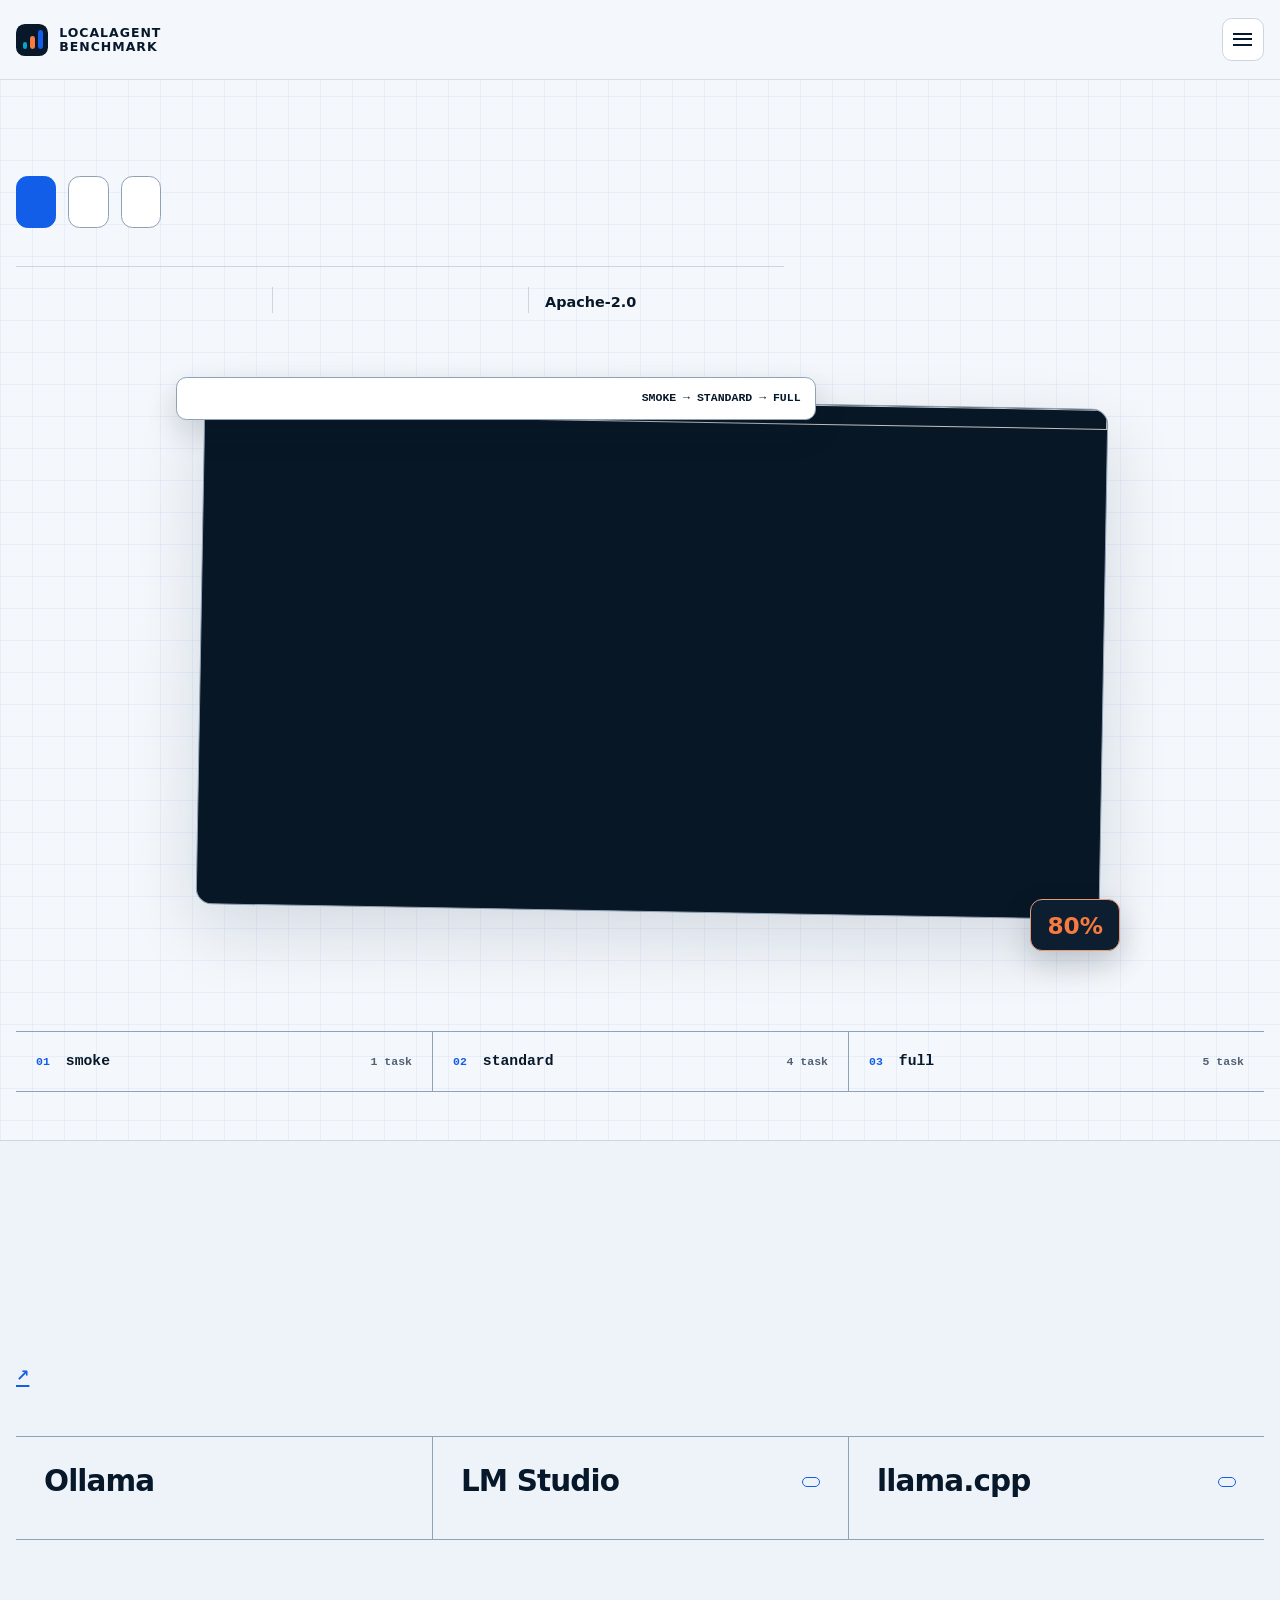
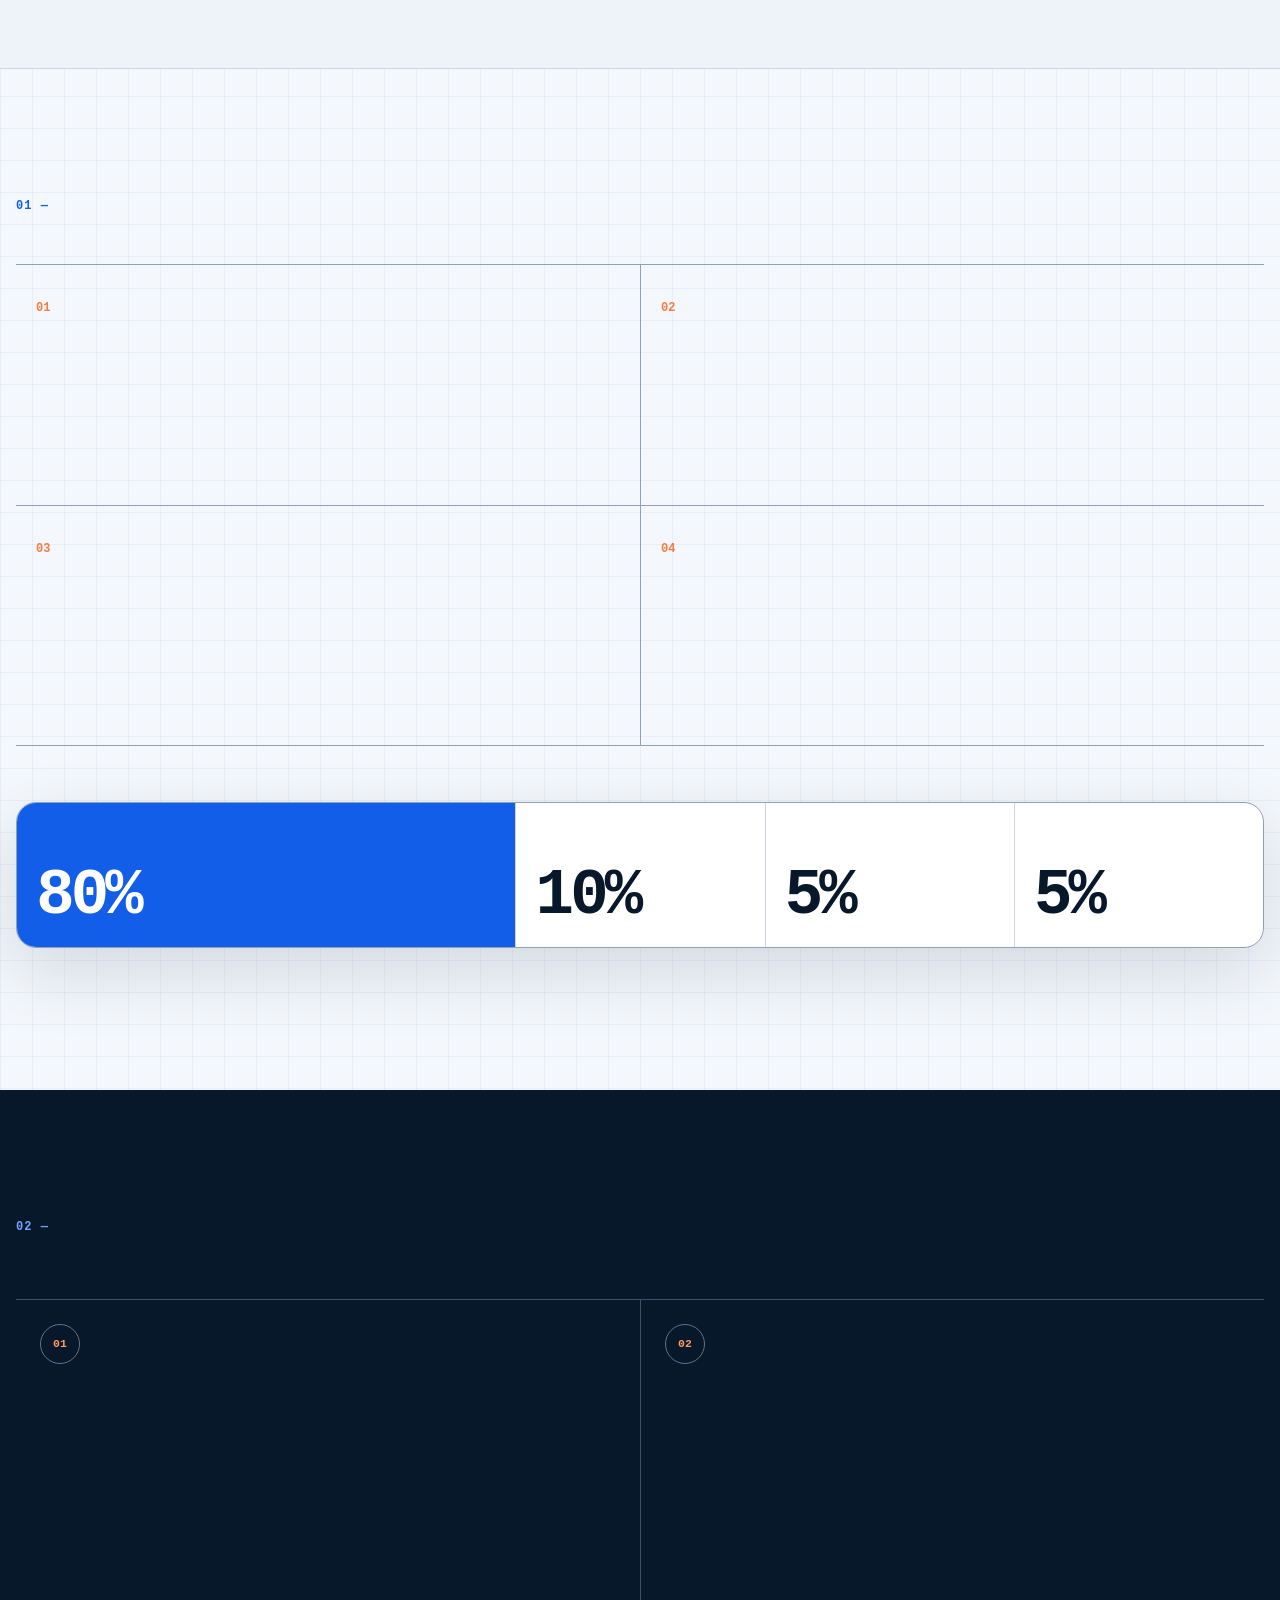
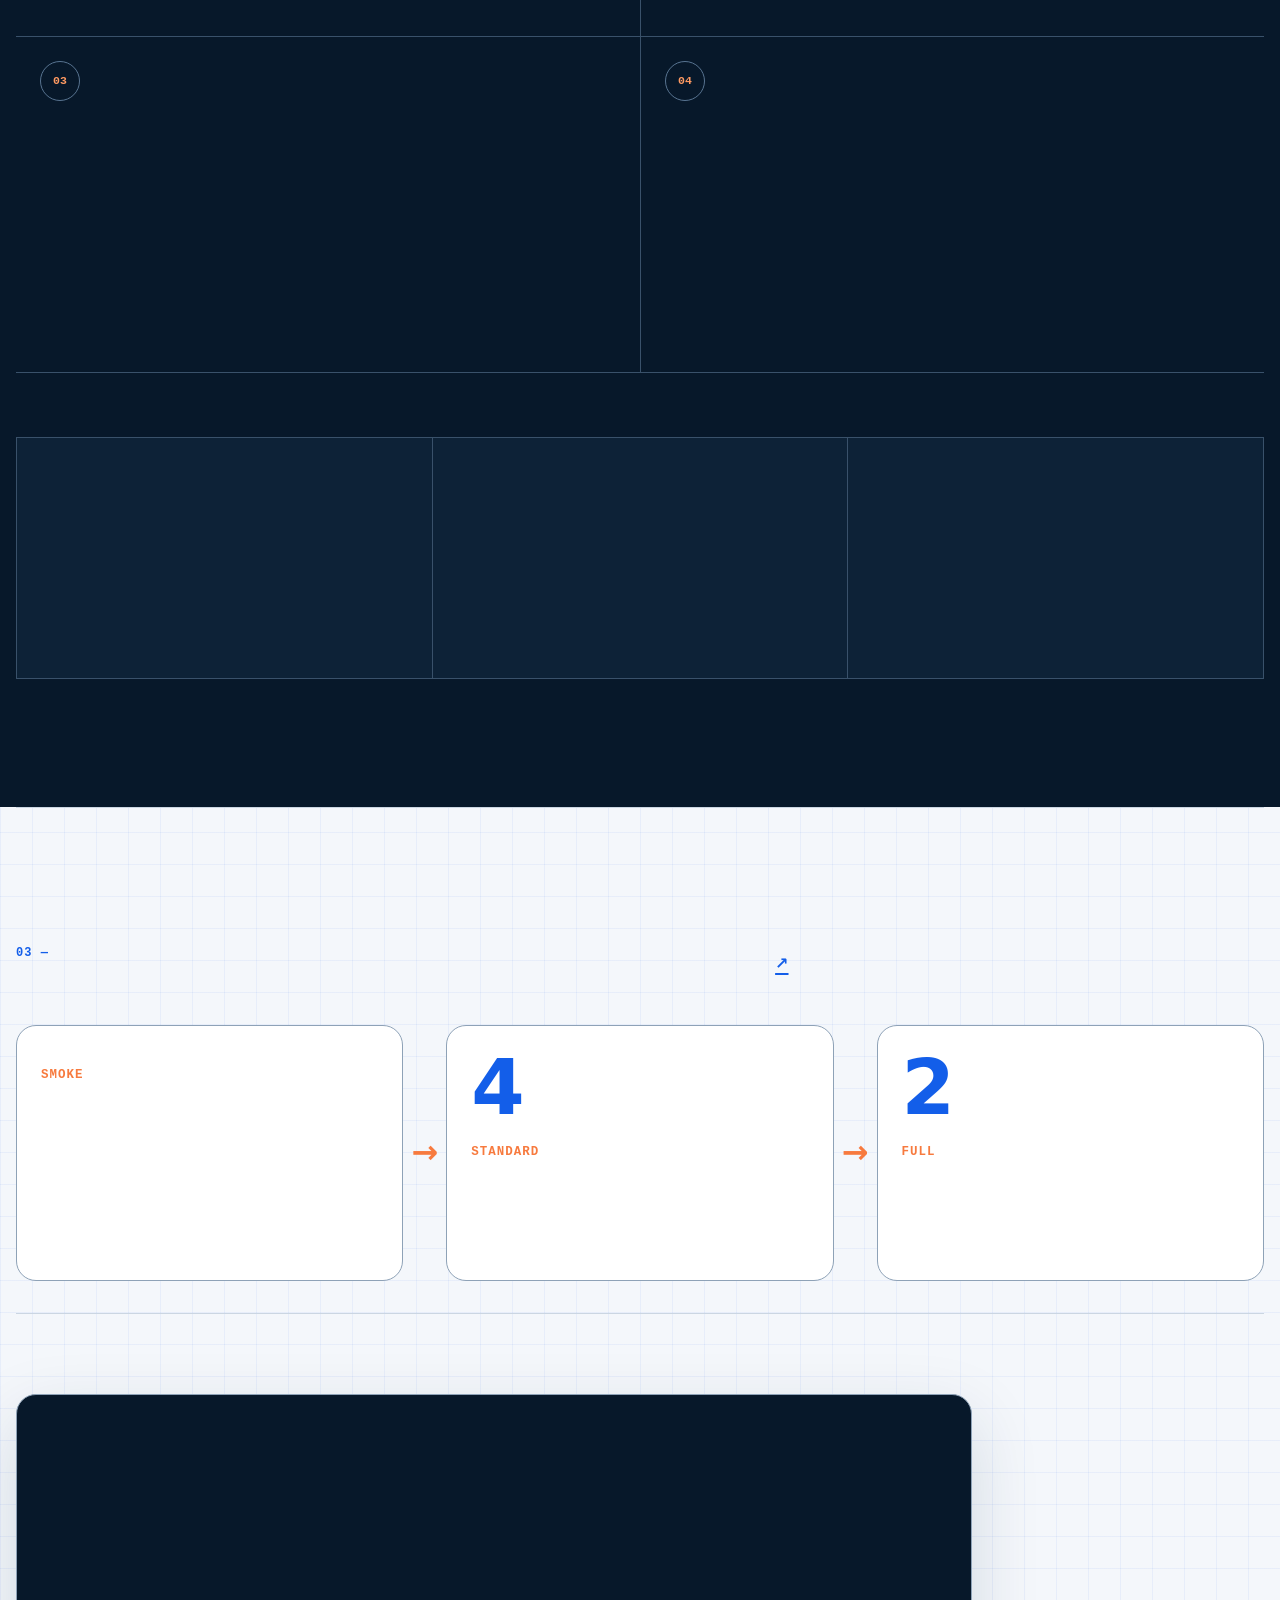
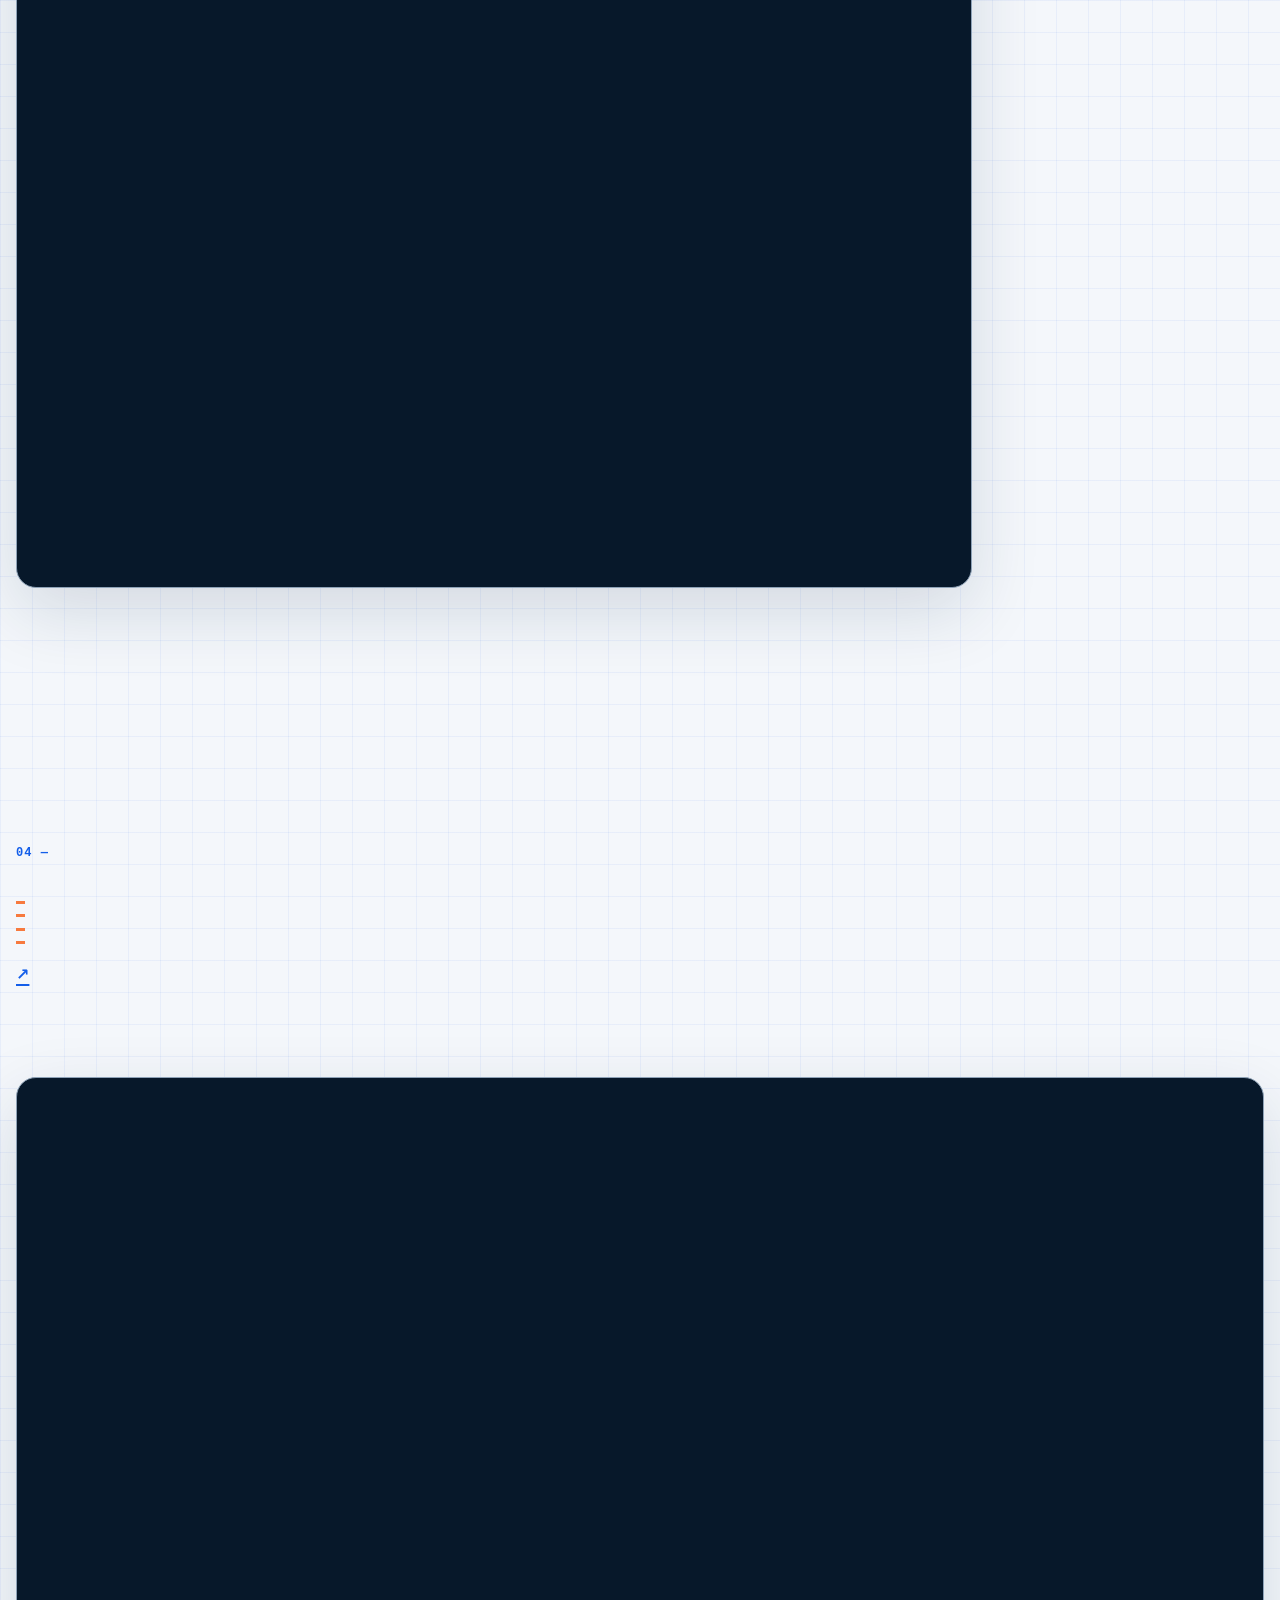
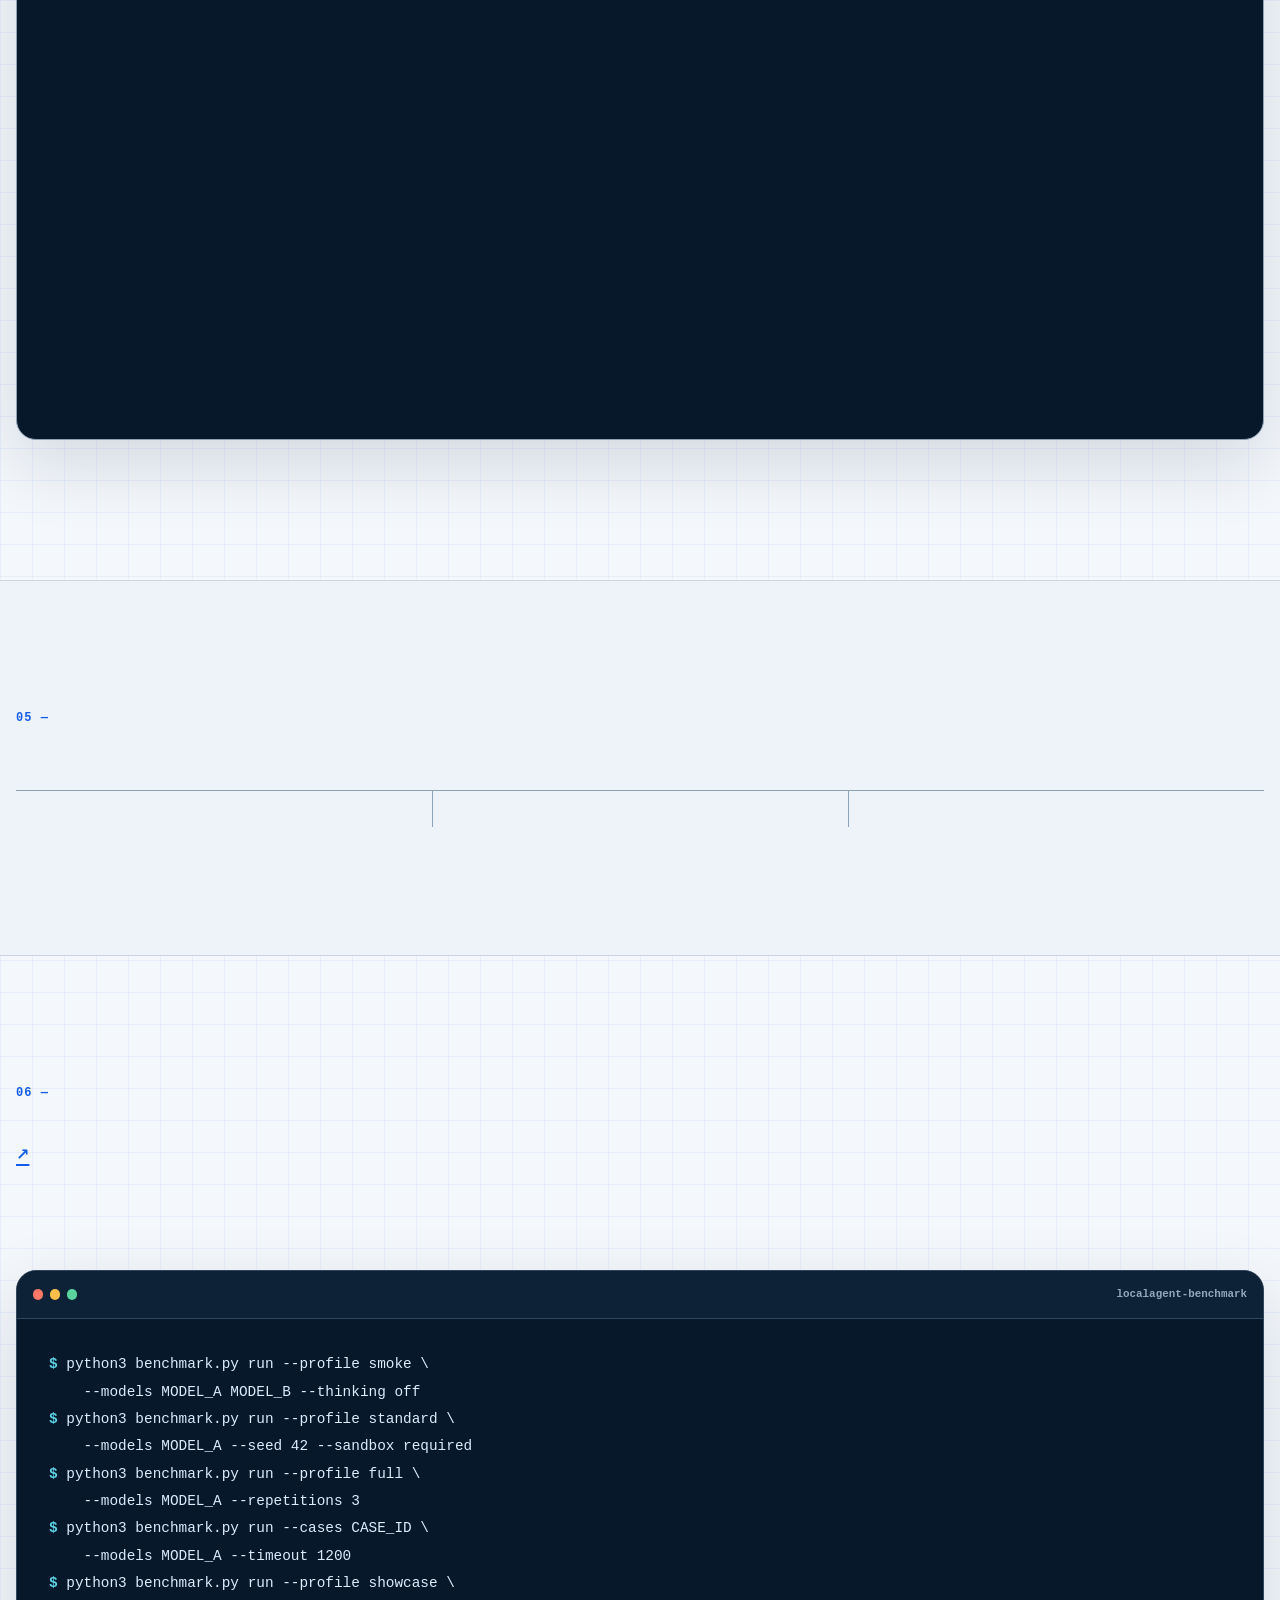
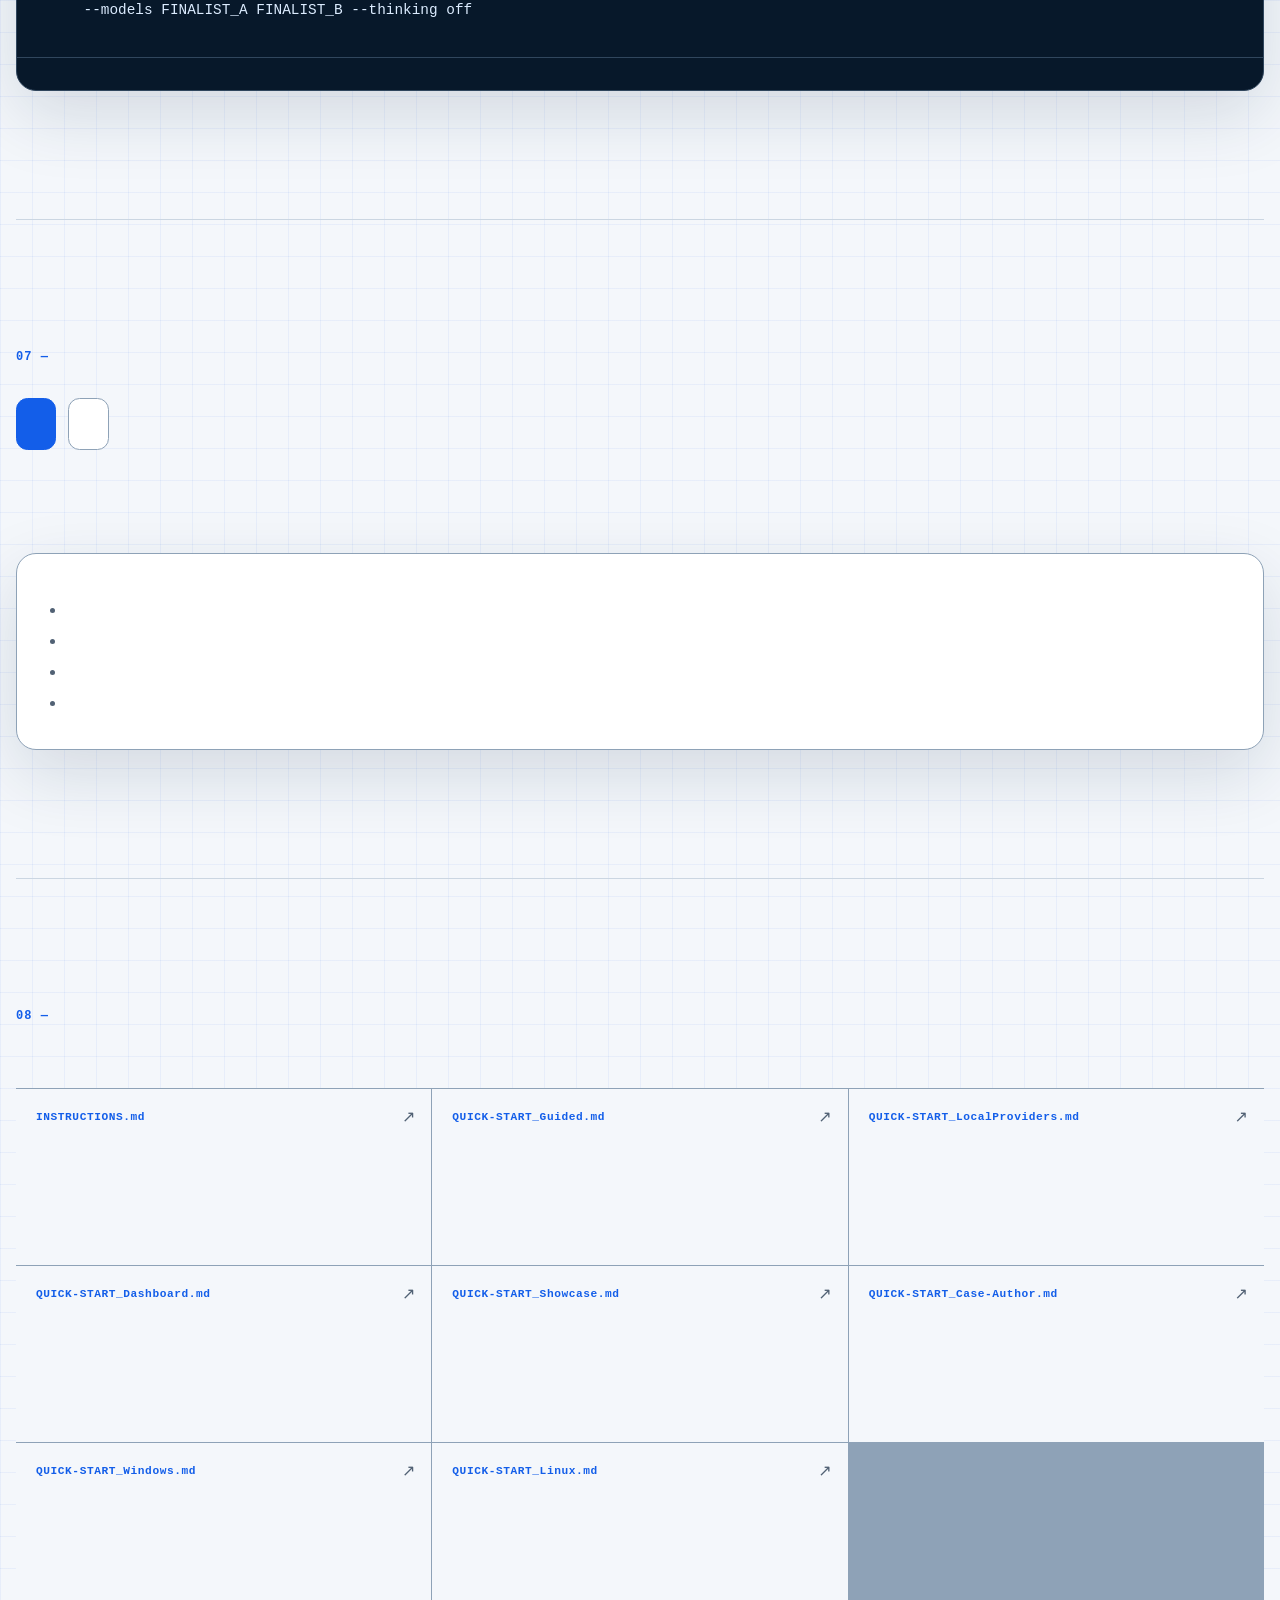
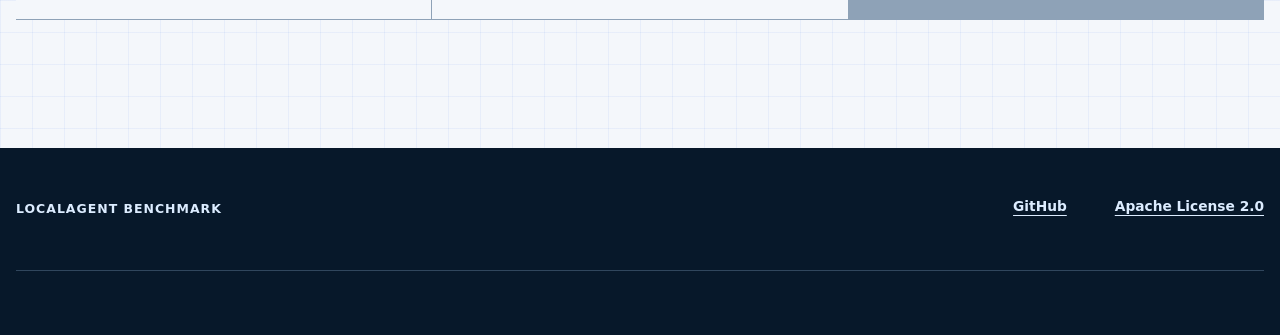
==== commit ce7fdf50: "fix: move local provider news below landing hero" ====
--- a/site/index.html
+++ b/site/index.html
@@ -35,6 +35,7 @@
 
       <div class="header-panel" id="site-navigation" data-header-panel>
         <nav class="primary-nav" aria-label="Primary" data-i18n-aria-label="nav_label">
+          <a href="#news" data-i18n="news_index"></a>
           <a href="#why" data-i18n="why_index"></a>
           <a href="#method" data-i18n="method_index"></a>
           <a href="#quick" data-i18n="quick_index"></a>
@@ -82,23 +83,12 @@
     <main id="main">
       <section class="hero" id="top">
         <div class="hero-copy">
-          <p class="eyebrow"><span class="status-dot"></span><span data-i18n="hero_eyebrow"></span></p>
           <h1 data-i18n="hero_title"></h1>
           <p class="hero-lede" data-i18n="hero_lede"></p>
-          <div class="provider-update" aria-label="Local model providers" data-i18n-aria-label="provider_update_label">
-            <p class="provider-update-title" data-i18n="provider_update_title"></p>
-            <ul class="provider-list" aria-label="Supported providers" data-i18n-aria-label="provider_list_label">
-              <li>Ollama</li>
-              <li>LM Studio</li>
-              <li>llama.cpp</li>
-            </ul>
-            <p class="provider-update-text" data-i18n="provider_update_text"></p>
-            <a class="text-link" href="https://github.com/gloutchov/LocalAgentBenchmark/blob/main/QUICK-START_LocalProviders.md" rel="noreferrer"><span data-i18n="provider_update_guide"></span><span aria-hidden="true"> ↗</span></a>
-          </div>
           <div class="hero-actions">
-            <a class="button button-primary" href="#quick" data-i18n="cta_quick"></a>
-            <a class="button button-secondary" href="https://github.com/gloutchov/LocalAgentBenchmark" rel="noreferrer" data-i18n="cta_repository"></a>
+            <a class="button button-primary" href="https://github.com/gloutchov/LocalAgentBenchmark" rel="noreferrer" data-i18n="cta_repository"></a>
             <a class="button button-secondary" href="https://github.com/gloutchov/LocalAgentBenchmark/releases/latest" rel="noreferrer" data-i18n="cta_release"></a>
+            <a class="button button-secondary" href="#quick" data-i18n="cta_quick"></a>
           </div>
           <dl class="hero-facts">
             <div><dt data-i18n="fact_runtime_label"></dt><dd data-i18n="fact_runtime_value"></dd></div>
@@ -136,6 +126,24 @@
             <span class="rail-meta">5 task</span>
           </li>
         </ol>
+      </section>
+
+      <section class="section section-news" id="news" aria-labelledby="news-title">
+        <div class="news-heading">
+          <div>
+            <p class="section-index" data-i18n="news_index"></p>
+            <h2 id="news-title" data-i18n="provider_update_title"></h2>
+          </div>
+          <div class="news-summary">
+            <p data-i18n="provider_update_text"></p>
+            <a class="text-link" href="https://github.com/gloutchov/LocalAgentBenchmark/blob/main/QUICK-START_LocalProviders.md" rel="noreferrer"><span data-i18n="provider_update_guide"></span><span aria-hidden="true"> ↗</span></a>
+          </div>
+        </div>
+        <ul class="provider-grid" aria-label="Supported providers" data-i18n-aria-label="provider_list_label">
+          <li><h3>Ollama</h3><p data-i18n="provider_ollama_text"></p></li>
+          <li><h3>LM Studio</h3><span class="provider-badge" data-i18n="provider_new"></span><p data-i18n="provider_lmstudio_text"></p></li>
+          <li><h3>llama.cpp</h3><span class="provider-badge" data-i18n="provider_new"></span><p data-i18n="provider_llamacpp_text"></p></li>
+        </ul>
       </section>
 
       <section class="section section-measure" id="why">
--- a/site/css/styles.css
+++ b/site/css/styles.css
@@ -230,20 +230,6 @@
 }
 
 .hero-copy { align-self: center; }
-.eyebrow {
-  display: flex;
-  align-items: center;
-  gap: 0.55rem;
-  margin: 0 0 1.35rem;
-  color: var(--blue);
-  font-family: var(--font-mono);
-  font-size: 0.78rem;
-  font-weight: 800;
-  letter-spacing: 0.07em;
-  text-transform: uppercase;
-}
-.status-dot { width: 0.55rem; height: 0.55rem; border-radius: 50%; background: var(--green); box-shadow: 0 0 0 0.28rem color-mix(in srgb, var(--green) 18%, transparent); }
-
 h1 {
   max-width: 10ch;
   margin: 0;
@@ -259,19 +245,6 @@
   font-size: clamp(1.08rem, 1.7vw, 1.3rem);
   line-height: 1.55;
 }
-
-.provider-update {
-  max-width: 38rem;
-  margin-top: 1.8rem;
-  padding: 1.1rem 0 0 1.2rem;
-  border-top: 1px solid var(--line-strong);
-  border-left: 3px solid var(--cyan);
-}
-.provider-update-title { margin: 0; font-size: 1.1rem; font-weight: 850; }
-.provider-list { display: flex; flex-wrap: wrap; gap: 0.45rem; margin: 0.85rem 0; padding: 0; list-style: none; }
-.provider-list li { padding: 0.3rem 0.6rem; border: 1px solid var(--line-strong); border-radius: 0.45rem; background: var(--surface); font-family: var(--font-mono); font-size: 0.75rem; font-weight: 800; white-space: nowrap; }
-.provider-update-text { margin: 0 0 0.55rem; color: var(--muted); font-size: 0.94rem; }
-.provider-update .text-link { font-size: 0.9rem; }
 
 .hero-actions { display: flex; flex-wrap: wrap; gap: 0.75rem; margin-top: 2rem; }
 .button {
@@ -410,7 +383,24 @@
 .heading-split { display: grid; grid-template-columns: minmax(0, 0.8fr) minmax(18rem, 0.55fr); align-items: end; gap: 3rem; max-width: none; }
 .heading-split > p { margin-bottom: 0.45rem; }
 
-.section-measure { border-top: 1px solid var(--line); }
+.section-news {
+  width: 100%;
+  padding-right: max(1rem, calc((100% - 88rem) / 2));
+  padding-left: max(1rem, calc((100% - 88rem) / 2));
+  border-top: 1px solid var(--line);
+  border-bottom: 1px solid var(--line);
+  background: var(--surface-raised);
+}
+.news-heading { display: grid; grid-template-columns: minmax(0, 1fr) minmax(18rem, 0.75fr); align-items: end; gap: clamp(2rem, 5vw, 5rem); margin-bottom: 3rem; }
+.news-heading h2 { max-width: 15ch; margin: 0; font-size: clamp(2.6rem, 5.5vw, 5.5rem); line-height: 0.98; letter-spacing: -0.055em; }
+.news-summary p { max-width: 38rem; margin: 0 0 1rem; color: var(--muted); font-size: 1.1rem; }
+.provider-grid { display: grid; grid-template-columns: repeat(3, minmax(0, 1fr)); margin: 0; padding: 0; border-top: 1px solid var(--line-strong); border-bottom: 1px solid var(--line-strong); list-style: none; }
+.provider-grid li { display: grid; grid-template-columns: minmax(0, 1fr) auto; align-content: start; align-items: center; gap: 0.75rem; min-width: 0; padding: 1.75rem; }
+.provider-grid li + li { border-left: 1px solid var(--line-strong); }
+.provider-grid h3 { margin: 0; font-size: clamp(1.5rem, 2.3vw, 2.2rem); line-height: 1.15; letter-spacing: -0.03em; }
+.provider-grid p { grid-column: 1 / -1; margin: 0; color: var(--muted); }
+.provider-badge { padding: 0.25rem 0.5rem; border: 1px solid var(--blue); border-radius: 0.4rem; color: var(--blue); font-family: var(--font-mono); font-size: 0.65rem; font-weight: 850; letter-spacing: 0.06em; text-transform: uppercase; }
+
 .measure-grid { display: grid; grid-template-columns: repeat(2, 1fr); border-top: 1px solid var(--line-strong); border-bottom: 1px solid var(--line-strong); }
 .measure-grid article { position: relative; min-height: 15rem; padding: 2rem 2rem 2rem 5rem; }
 .measure-grid article:nth-child(even) { border-left: 1px solid var(--line-strong); }
@@ -565,6 +555,7 @@
   .hero-copy { max-width: 48rem; }
   h1 { max-width: 12ch; }
   .hero-visual { width: min(100%, 58rem); margin: 0 auto; }
+  .news-heading { grid-template-columns: 1fr; align-items: start; }
   .method-steps { grid-template-columns: repeat(2, 1fr); }
   .method-steps li:nth-child(3) { border-top: 1px solid #39516a; border-left: 0; }
   .method-steps li:nth-child(4) { border-top: 1px solid #39516a; }
@@ -574,6 +565,11 @@
   .dashboard-copy { position: static; max-width: 46rem; }
   .section-start, .section-begin { grid-template-columns: 1fr; }
   .start-copy { max-width: 48rem; }
+}
+
+@media (max-width: 64rem) {
+  .provider-grid { grid-template-columns: 1fr; }
+  .provider-grid li + li { border-top: 1px solid var(--line-strong); border-left: 0; }
 }
 
 @media (max-width: 44rem) {
@@ -590,6 +586,8 @@
   .profile-rail { grid-template-columns: 1fr; }
   .profile-rail li + li { border-top: 1px solid var(--line-strong); border-left: 0; }
   .section { width: min(100% - 1.25rem, 88rem); padding: 5rem 0; }
+  .section-news { width: 100%; padding-right: 0.625rem; padding-left: 0.625rem; }
+  .provider-grid li { padding: 1.5rem 0; }
   .heading-split { grid-template-columns: 1fr; gap: 0; }
   .measure-grid { grid-template-columns: 1fr; }
   .measure-grid article { min-height: 13rem; padding: 1.5rem 1.25rem 1.5rem 4rem; }
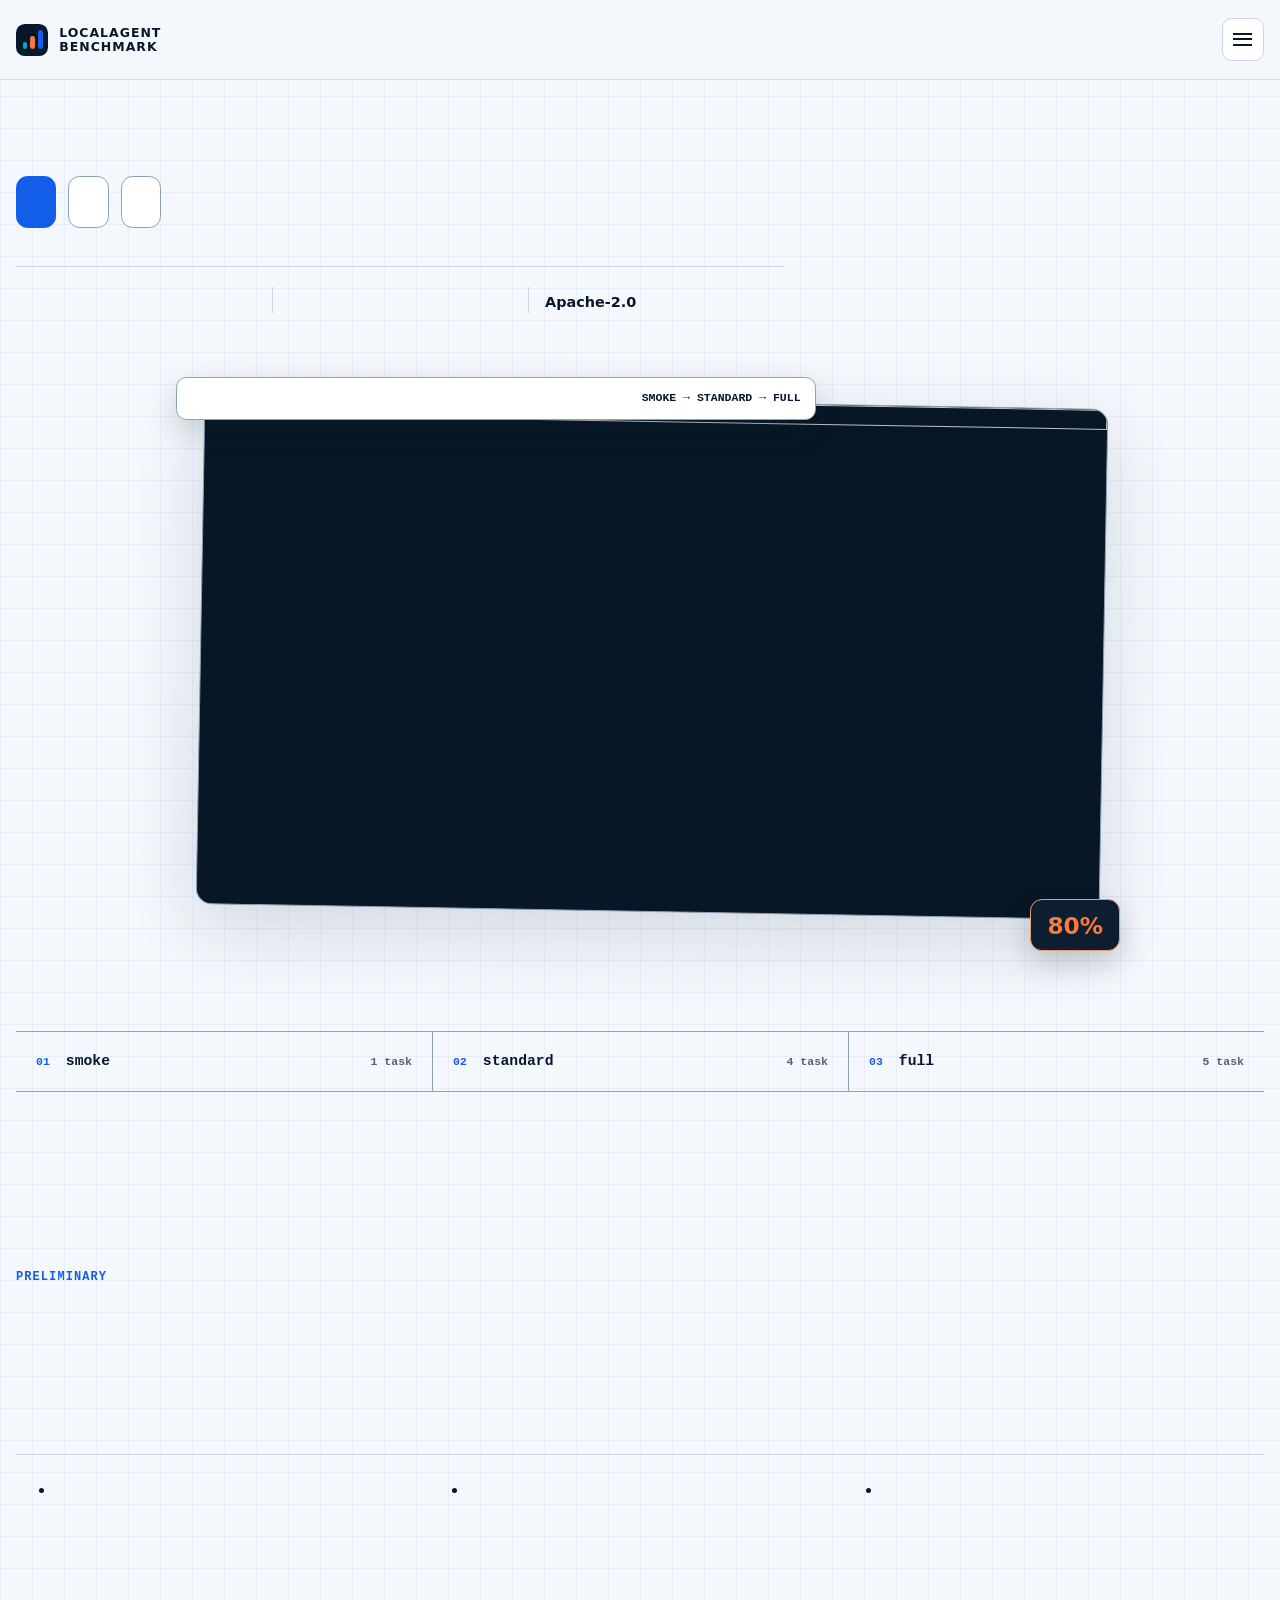
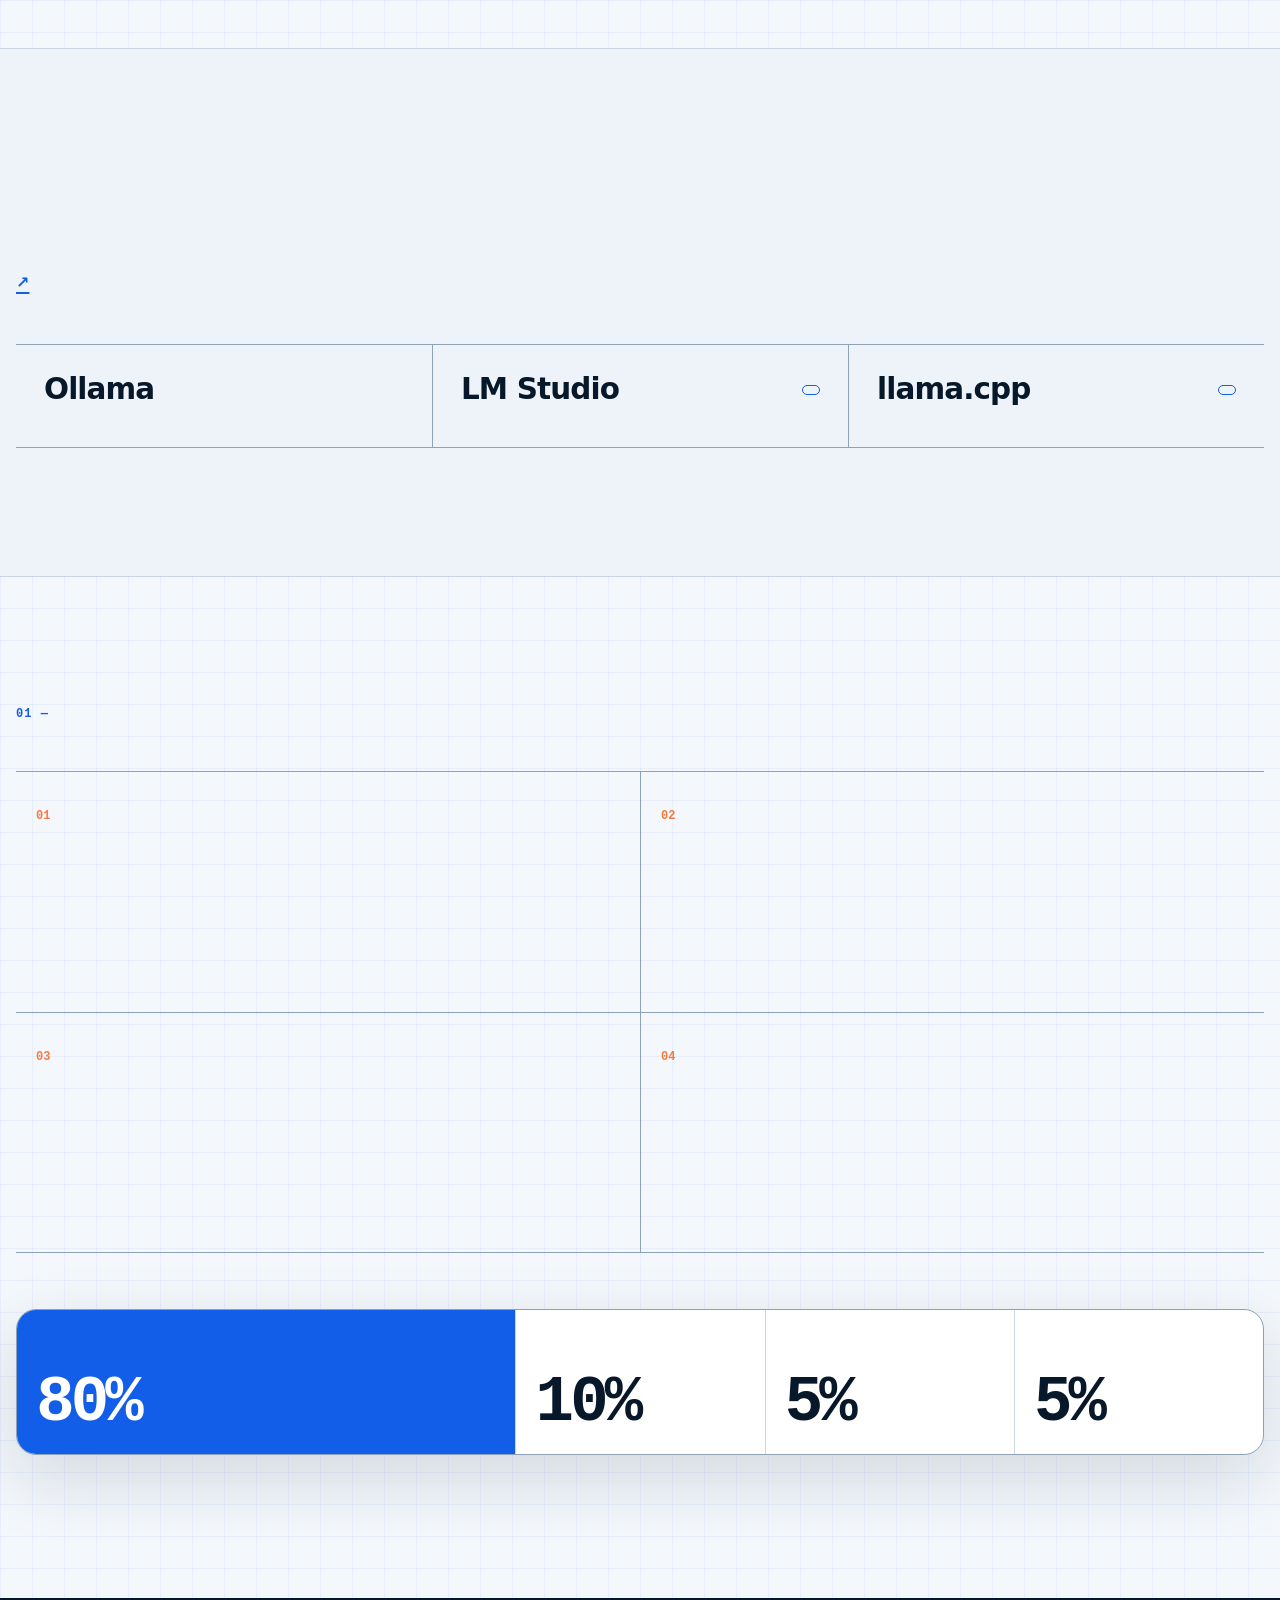
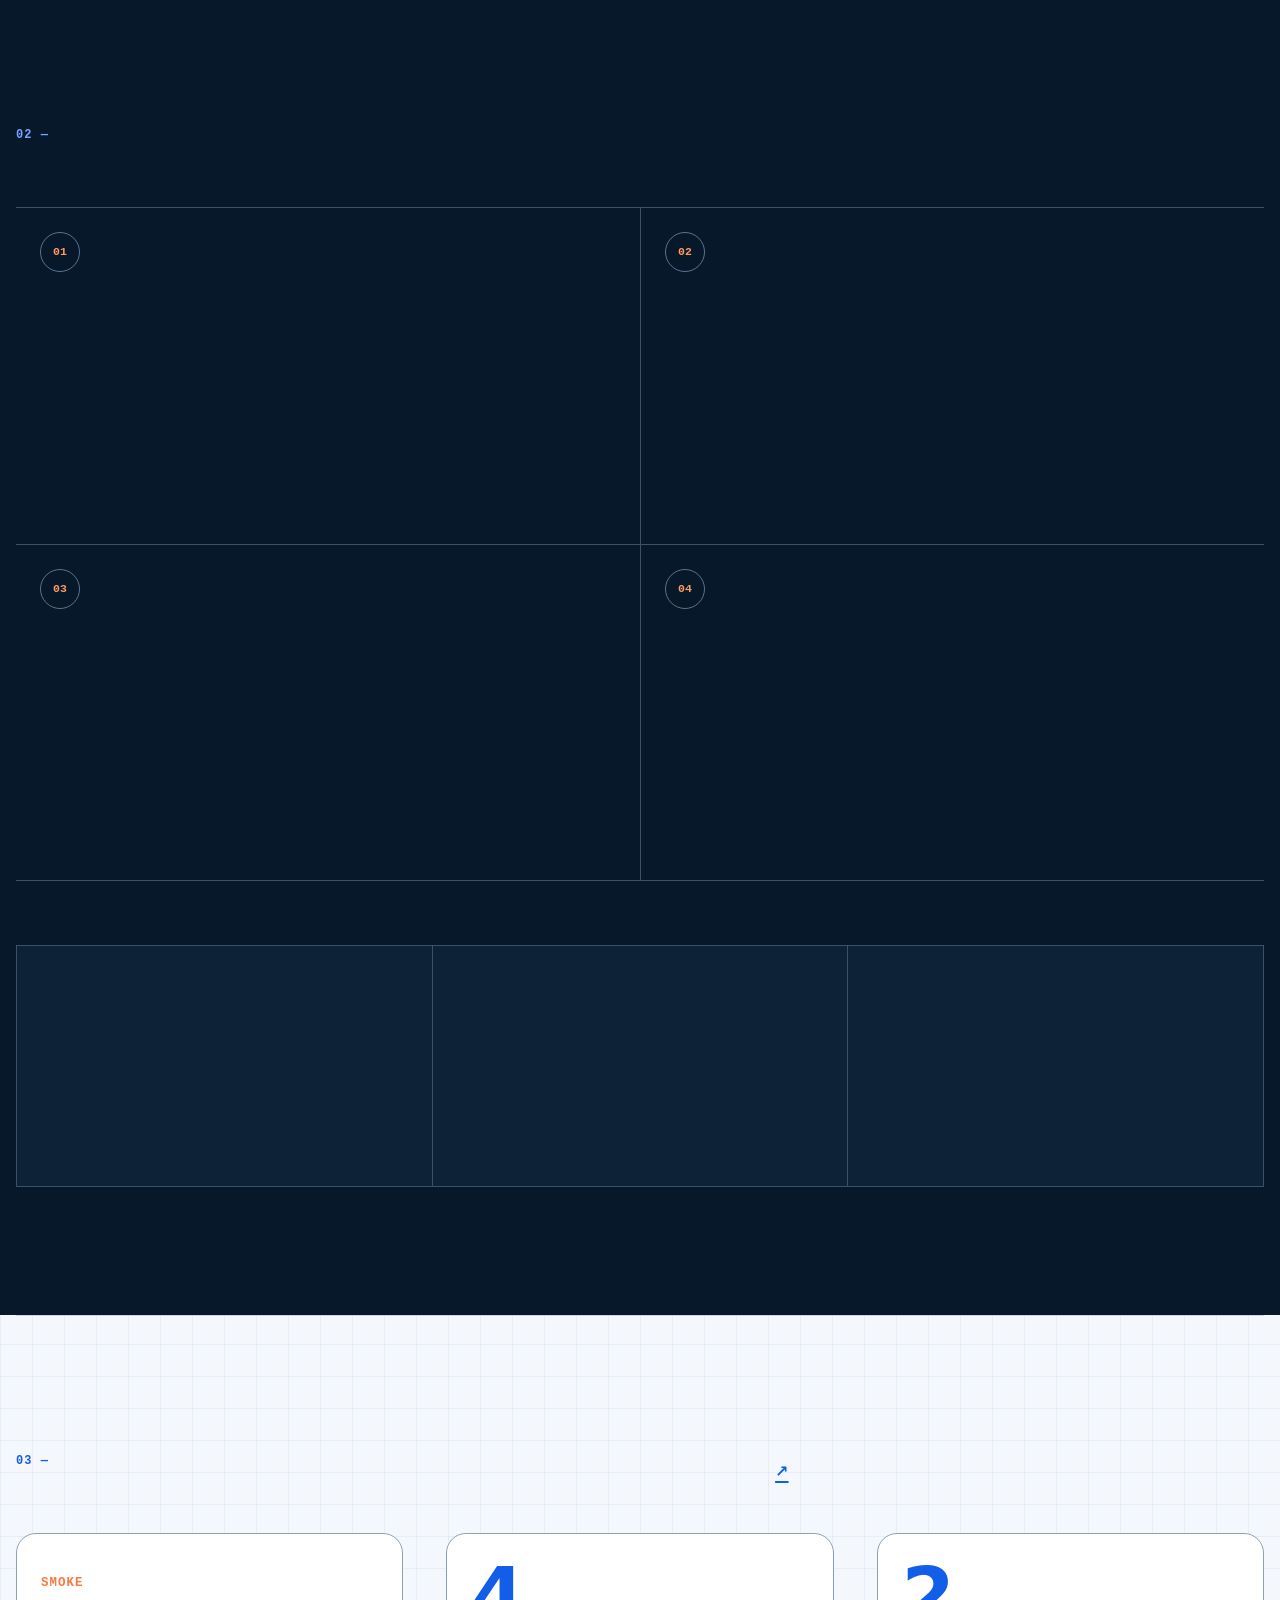
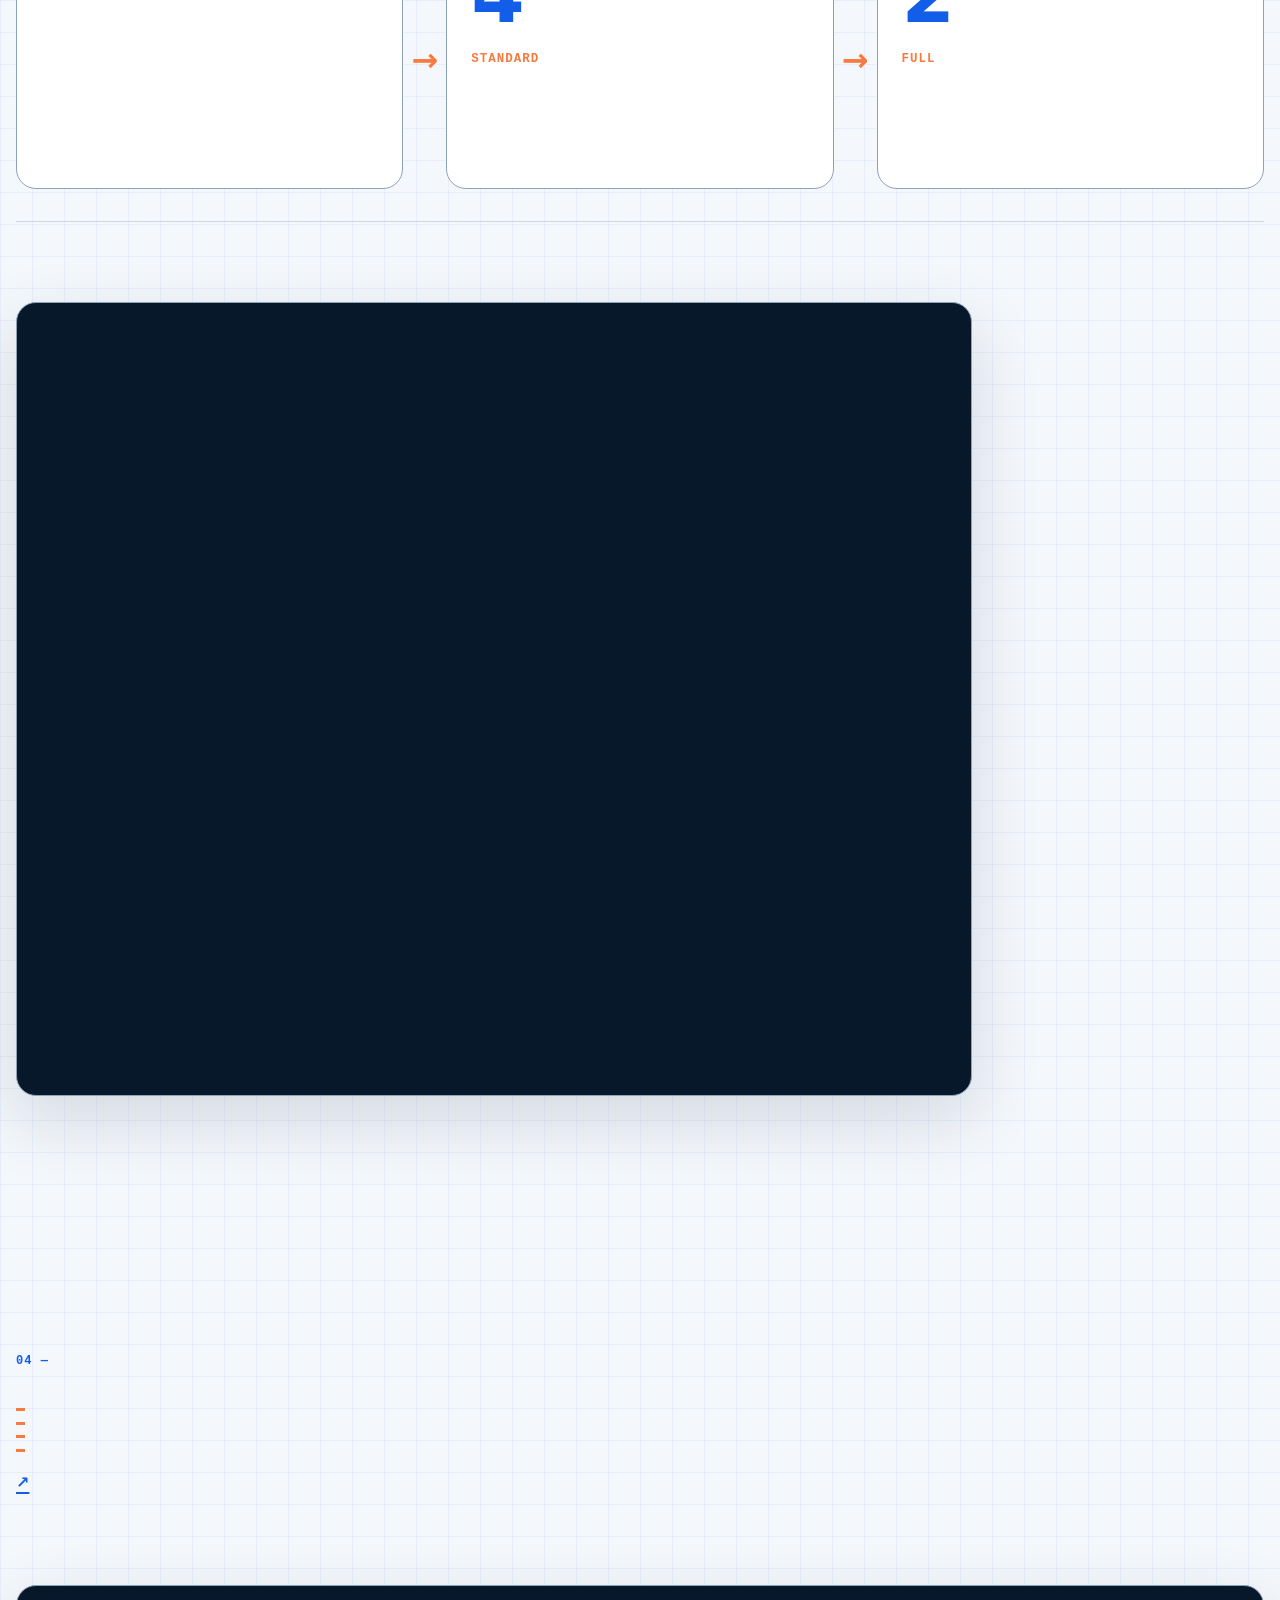
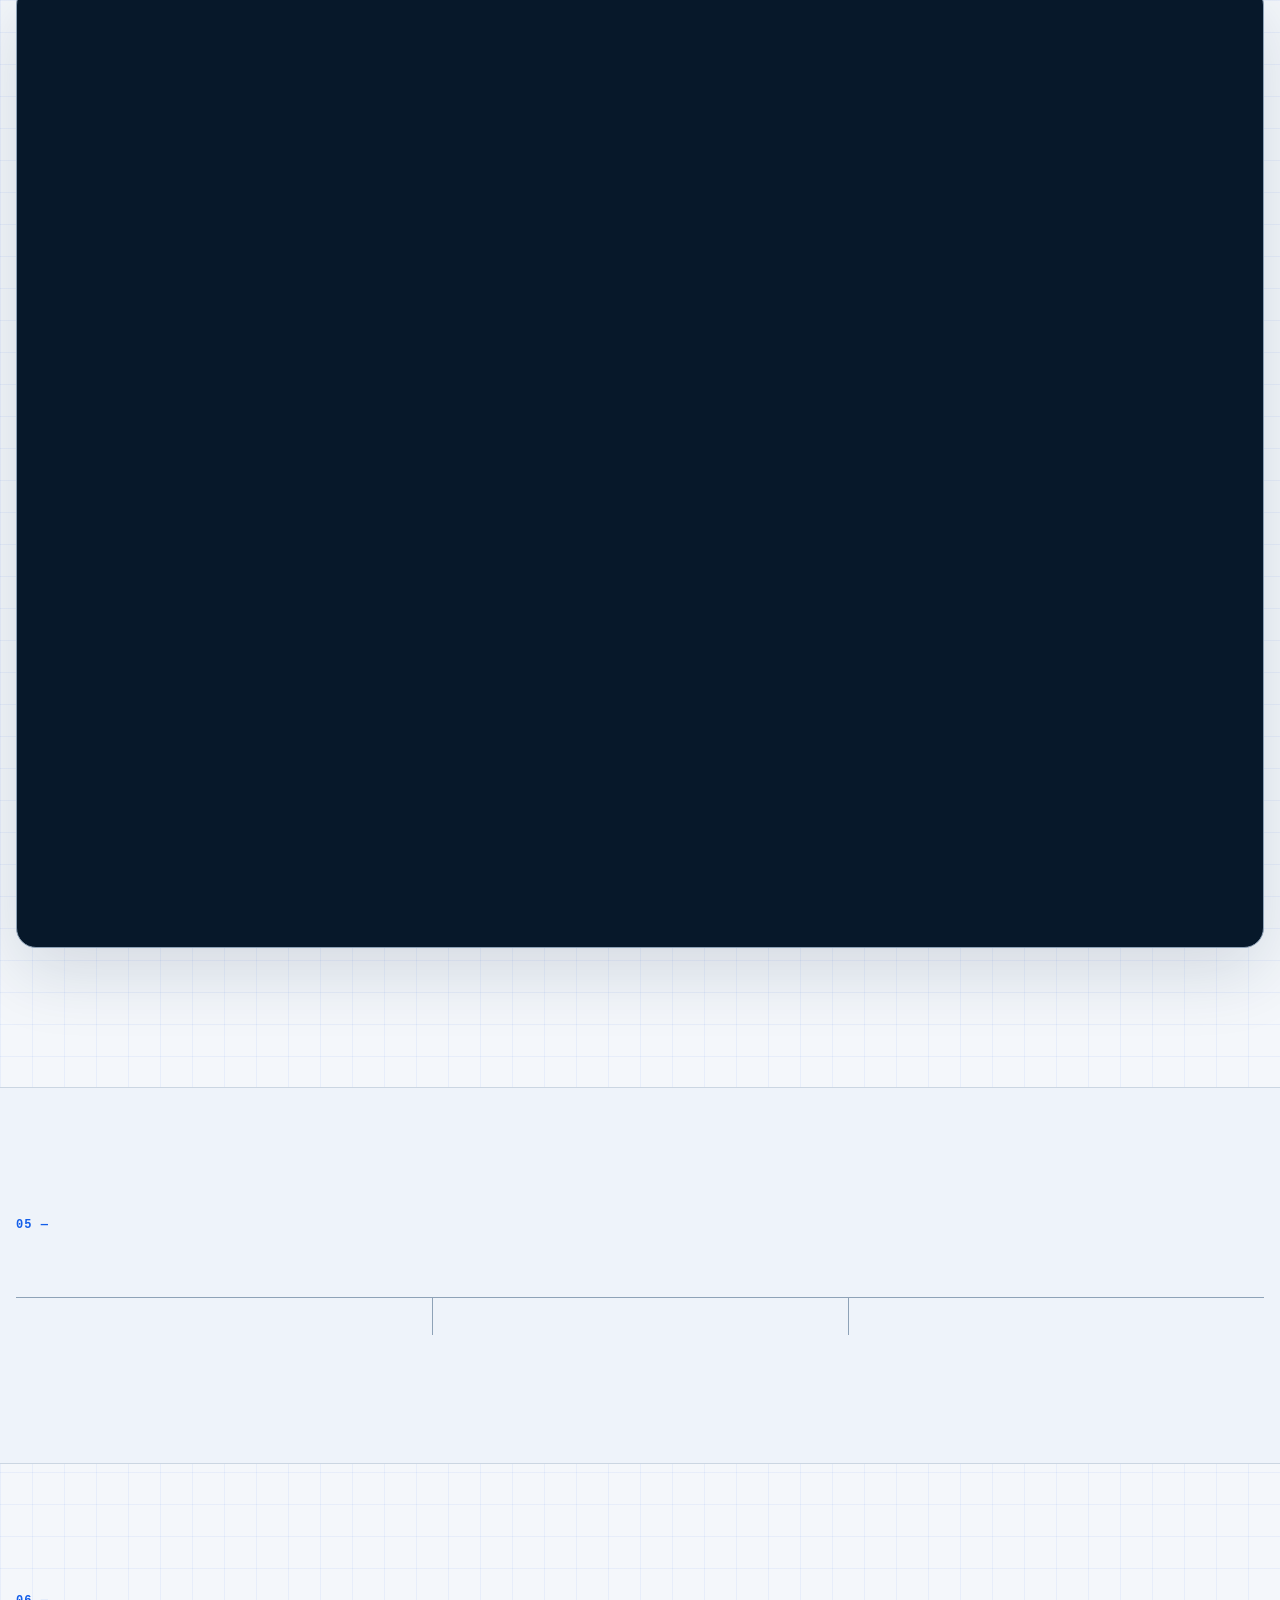
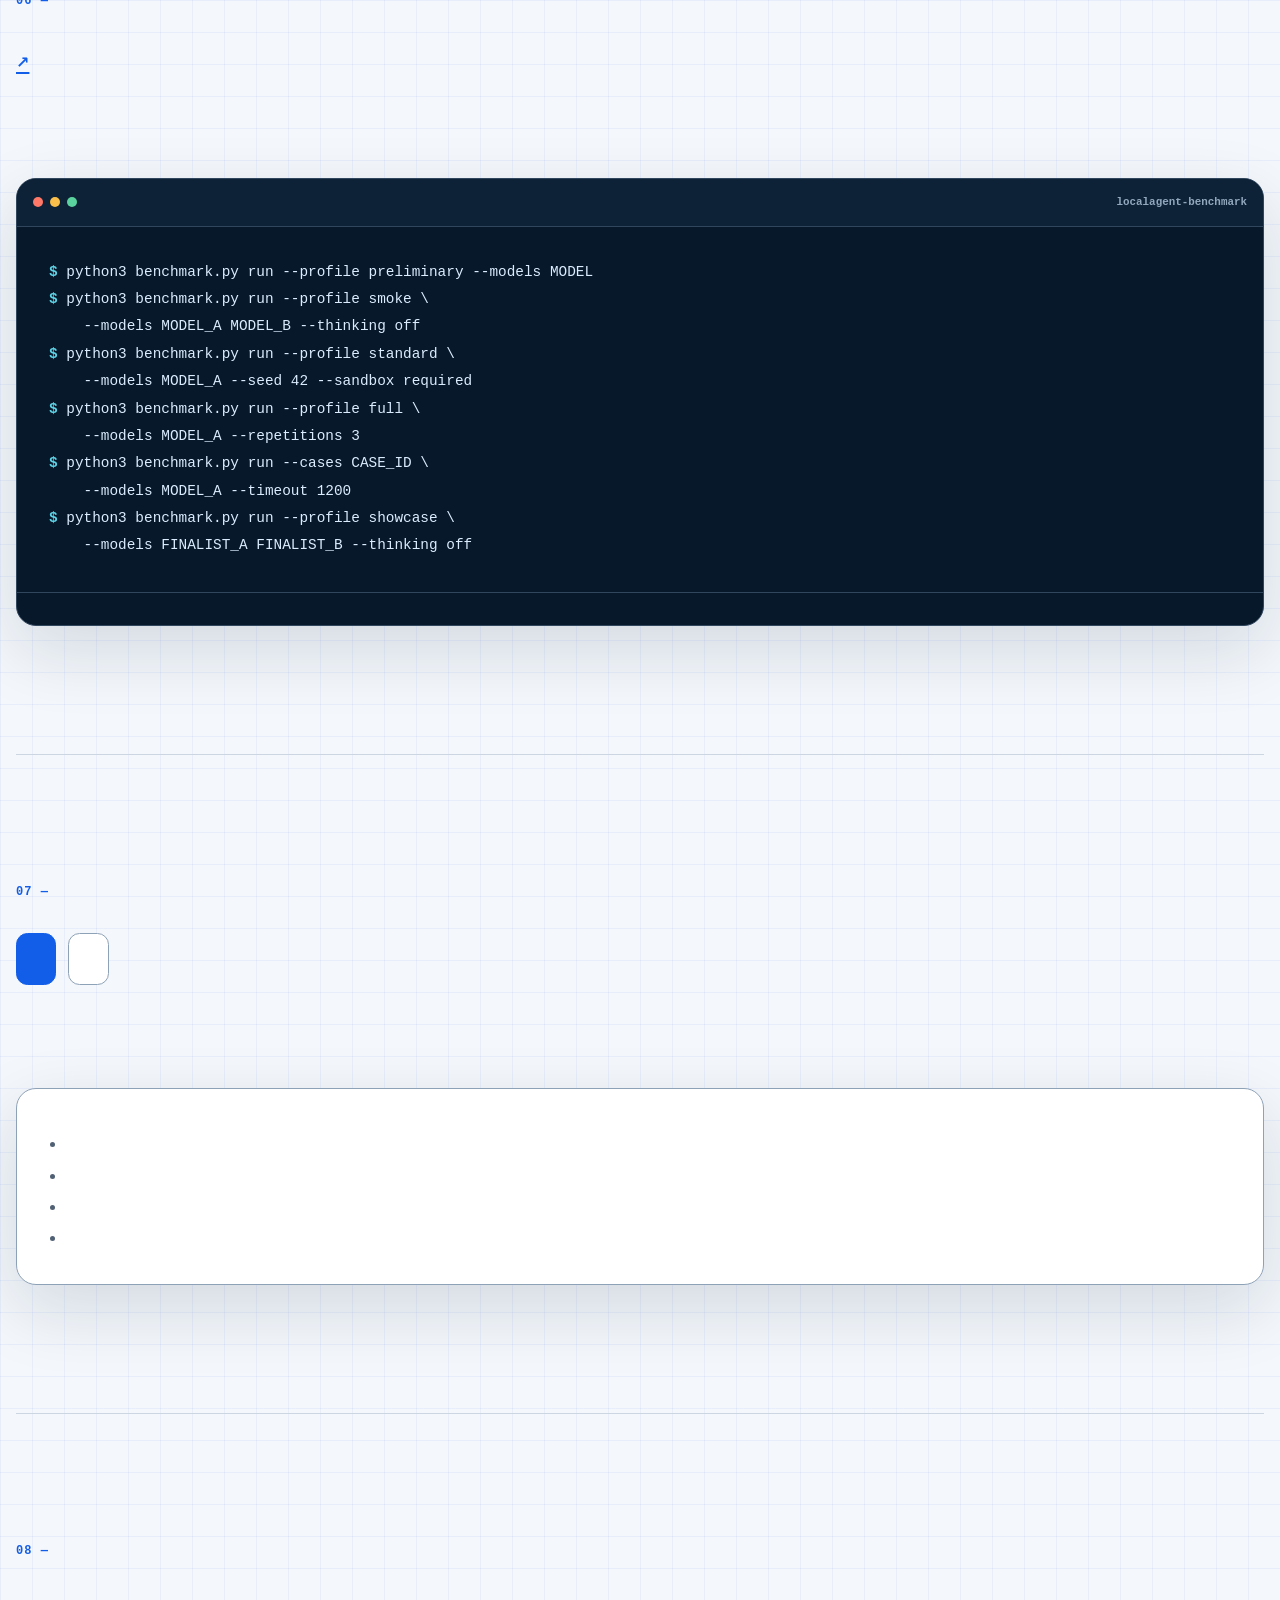
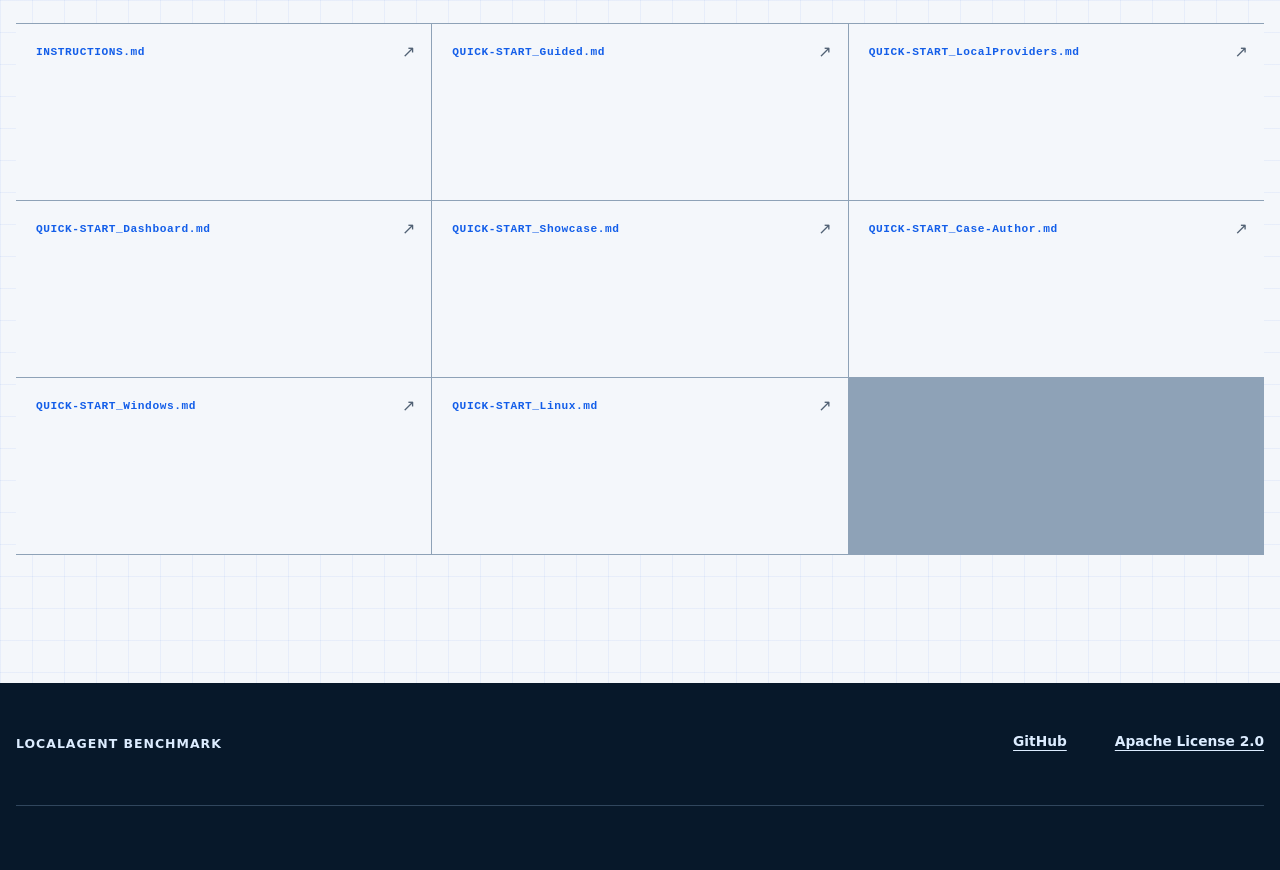
==== commit ad4211c3: "feat: add descriptive preliminary stage (M15)" ====
--- a/site/index.html
+++ b/site/index.html
@@ -35,6 +35,7 @@
 
       <div class="header-panel" id="site-navigation" data-header-panel>
         <nav class="primary-nav" aria-label="Primary" data-i18n-aria-label="nav_label">
+          <a href="#preliminary">Preliminary</a>
           <a href="#news" data-i18n="news_index"></a>
           <a href="#why" data-i18n="why_index"></a>
           <a href="#method" data-i18n="method_index"></a>
@@ -126,6 +127,15 @@
             <span class="rail-meta">5 task</span>
           </li>
         </ol>
+      </section>
+
+      <section class="section section-preliminary" id="preliminary" aria-labelledby="preliminary-title">
+        <div class="news-heading">
+          <div><p class="section-index">Preliminary</p><h2 id="preliminary-title" data-i18n="preliminary_title"></h2></div>
+          <div class="news-summary"><p data-i18n="preliminary_text"></p>
+          <a class="text-link" href="https://github.com/gloutchov/LocalAgentBenchmark/blob/main/QUICK-START_Preliminary.md" rel="noreferrer" data-i18n="preliminary_guide"></a></div>
+        </div>
+        <ul class="quick-notes"><li data-i18n="preliminary_speed"></li><li data-i18n="preliminary_grounding"></li><li data-i18n="preliminary_independent"></li></ul>
       </section>
 
       <section class="section section-news" id="news" aria-labelledby="news-title">
@@ -243,6 +253,7 @@
             <a class="text-link" href="https://github.com/gloutchov/LocalAgentBenchmark/blob/main/QUICK-START_Guided.md" rel="noreferrer"><span data-i18n="quick_guide"></span><span aria-hidden="true"> ↗</span></a>
           </div>
         </div>
+        <p data-i18n="preliminary_quick"></p>
         <ol class="quick-funnel" aria-label="All models to four to two" data-i18n-aria-label="quick_funnel_label">
           <li><strong data-i18n="quick_all"></strong><span>smoke</span><p data-i18n="quick_all_text"></p></li>
           <li class="quick-arrow" aria-hidden="true">→</li>
@@ -317,7 +328,8 @@
 
         <div class="terminal-panel" aria-label="Full immersion commands" data-i18n-aria-label="immersion_commands_label">
           <div class="terminal-bar"><span></span><span></span><span></span><strong>localagent-benchmark</strong></div>
-          <pre><code><span class="prompt">$</span> python3 benchmark.py run --profile smoke \
+          <pre><code><span class="prompt">$</span> python3 benchmark.py run --profile preliminary --models MODEL
+<span class="prompt">$</span> python3 benchmark.py run --profile smoke \
     --models MODEL_A MODEL_B --thinking off
 <span class="prompt">$</span> python3 benchmark.py run --profile standard \
     --models MODEL_A --seed 42 --sandbox required
--- a/site/css/styles.css
+++ b/site/css/styles.css
@@ -144,6 +144,7 @@
 }
 
 .header-panel {
+  min-width: 0;
   display: flex;
   align-items: center;
   justify-content: space-between;
@@ -151,7 +152,7 @@
   width: 100%;
 }
 
-.primary-nav { display: flex; align-items: center; gap: 0.25rem; }
+.primary-nav { display: flex; flex-wrap: wrap; align-items: center; gap: 0.25rem; }
 .primary-nav a {
   padding: 0.65rem 0.45rem;
   border-radius: 0.55rem;
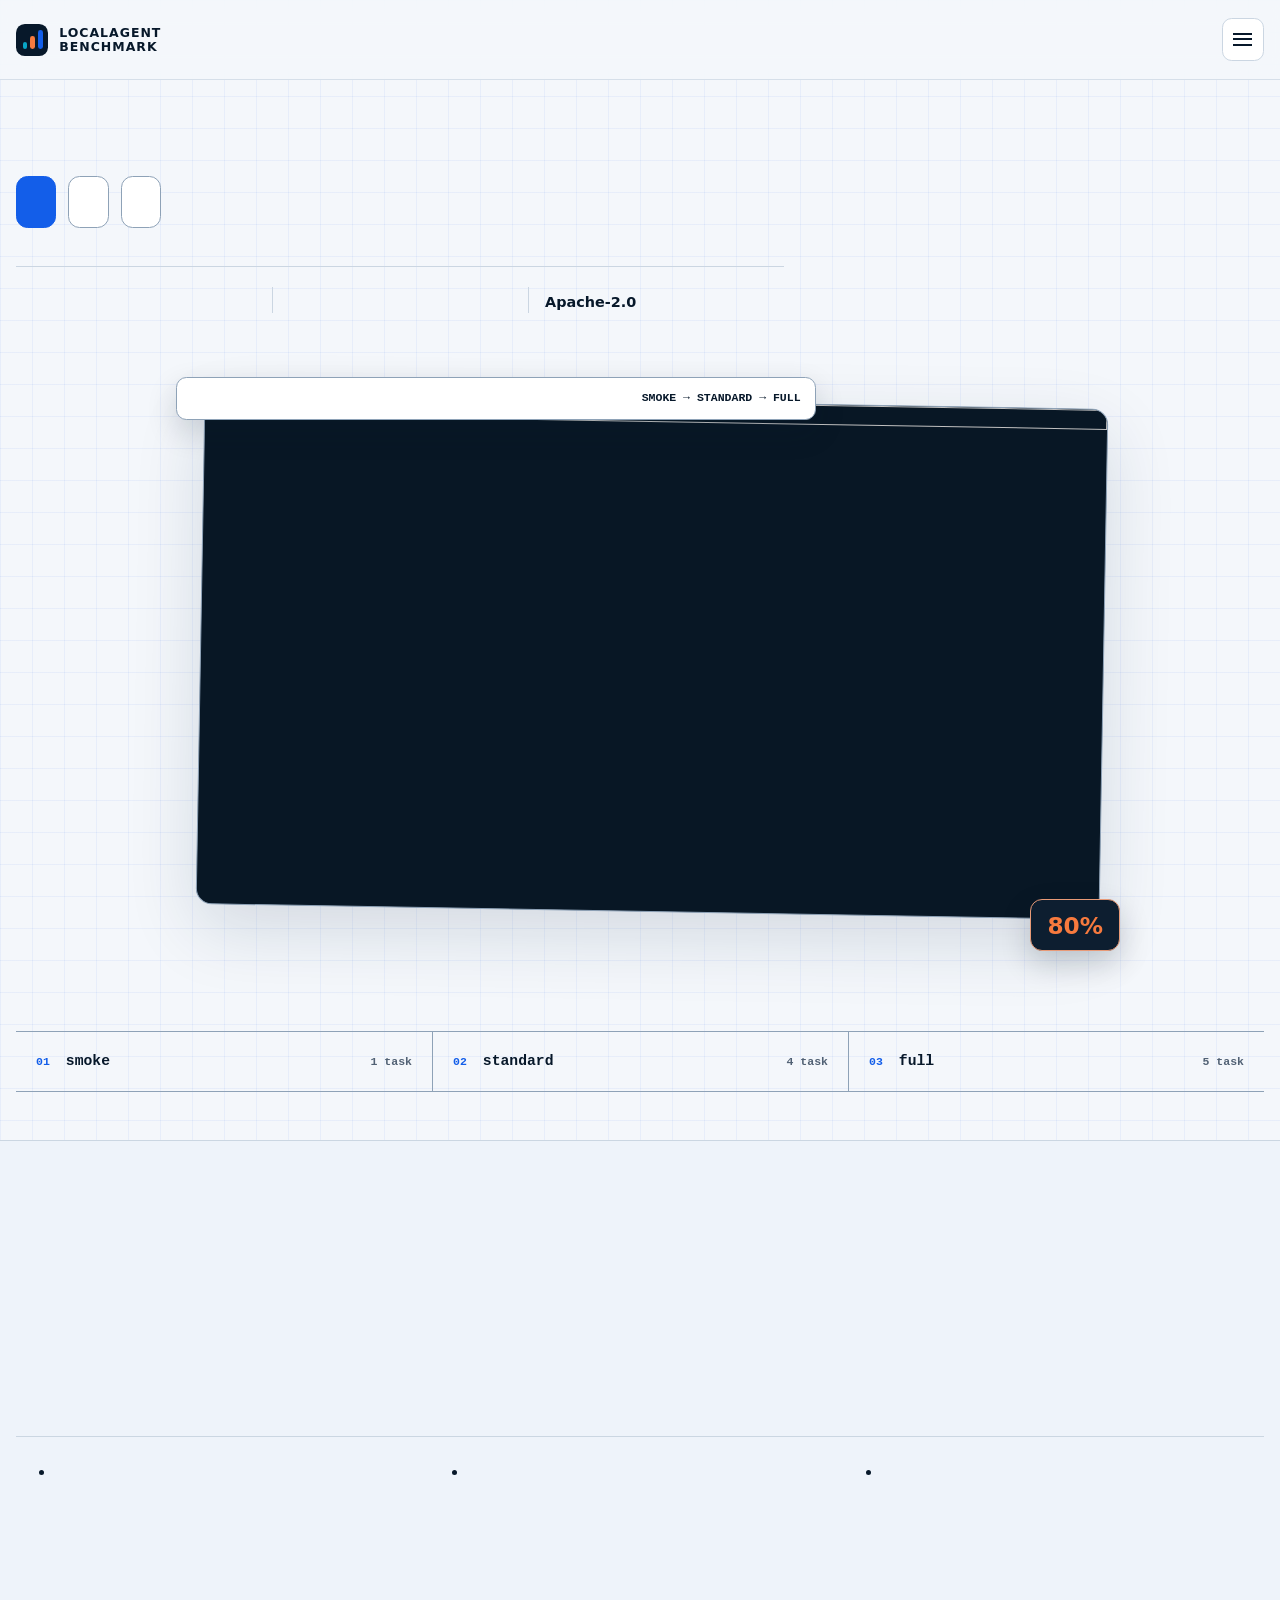
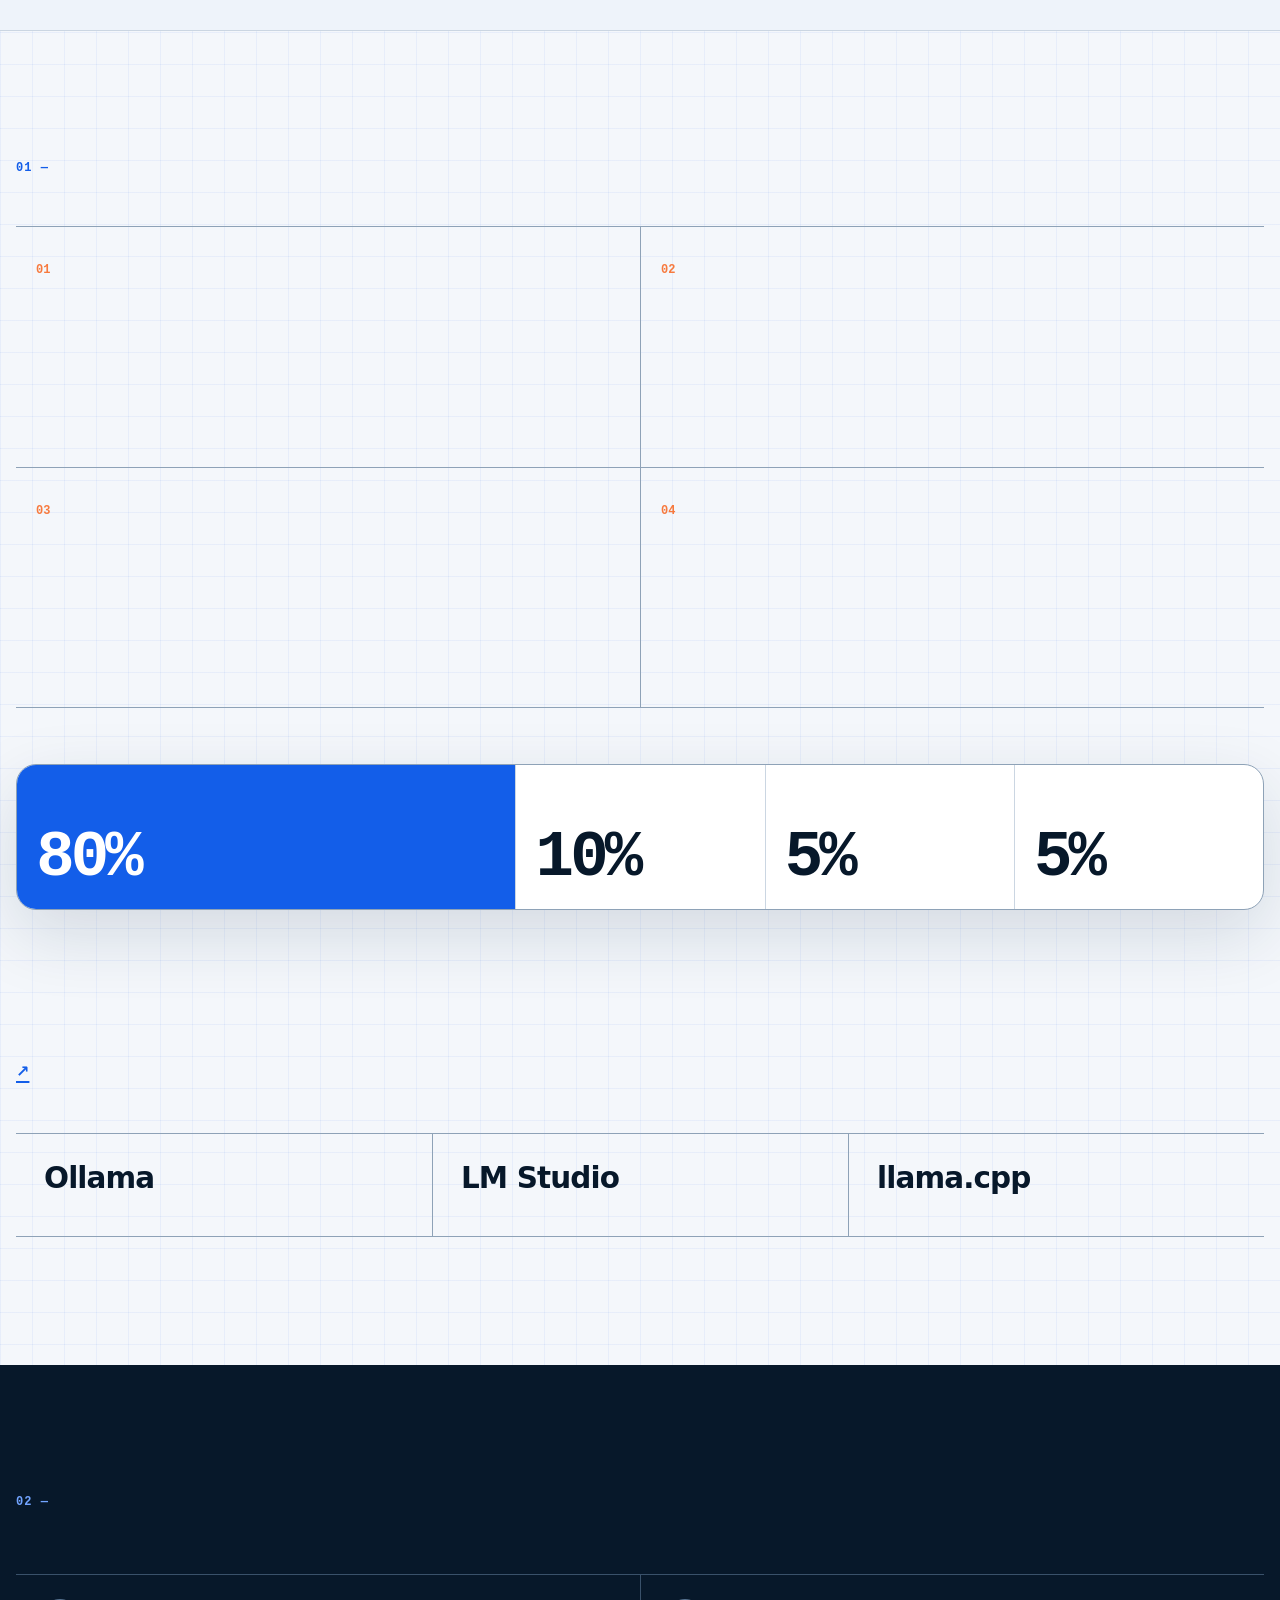
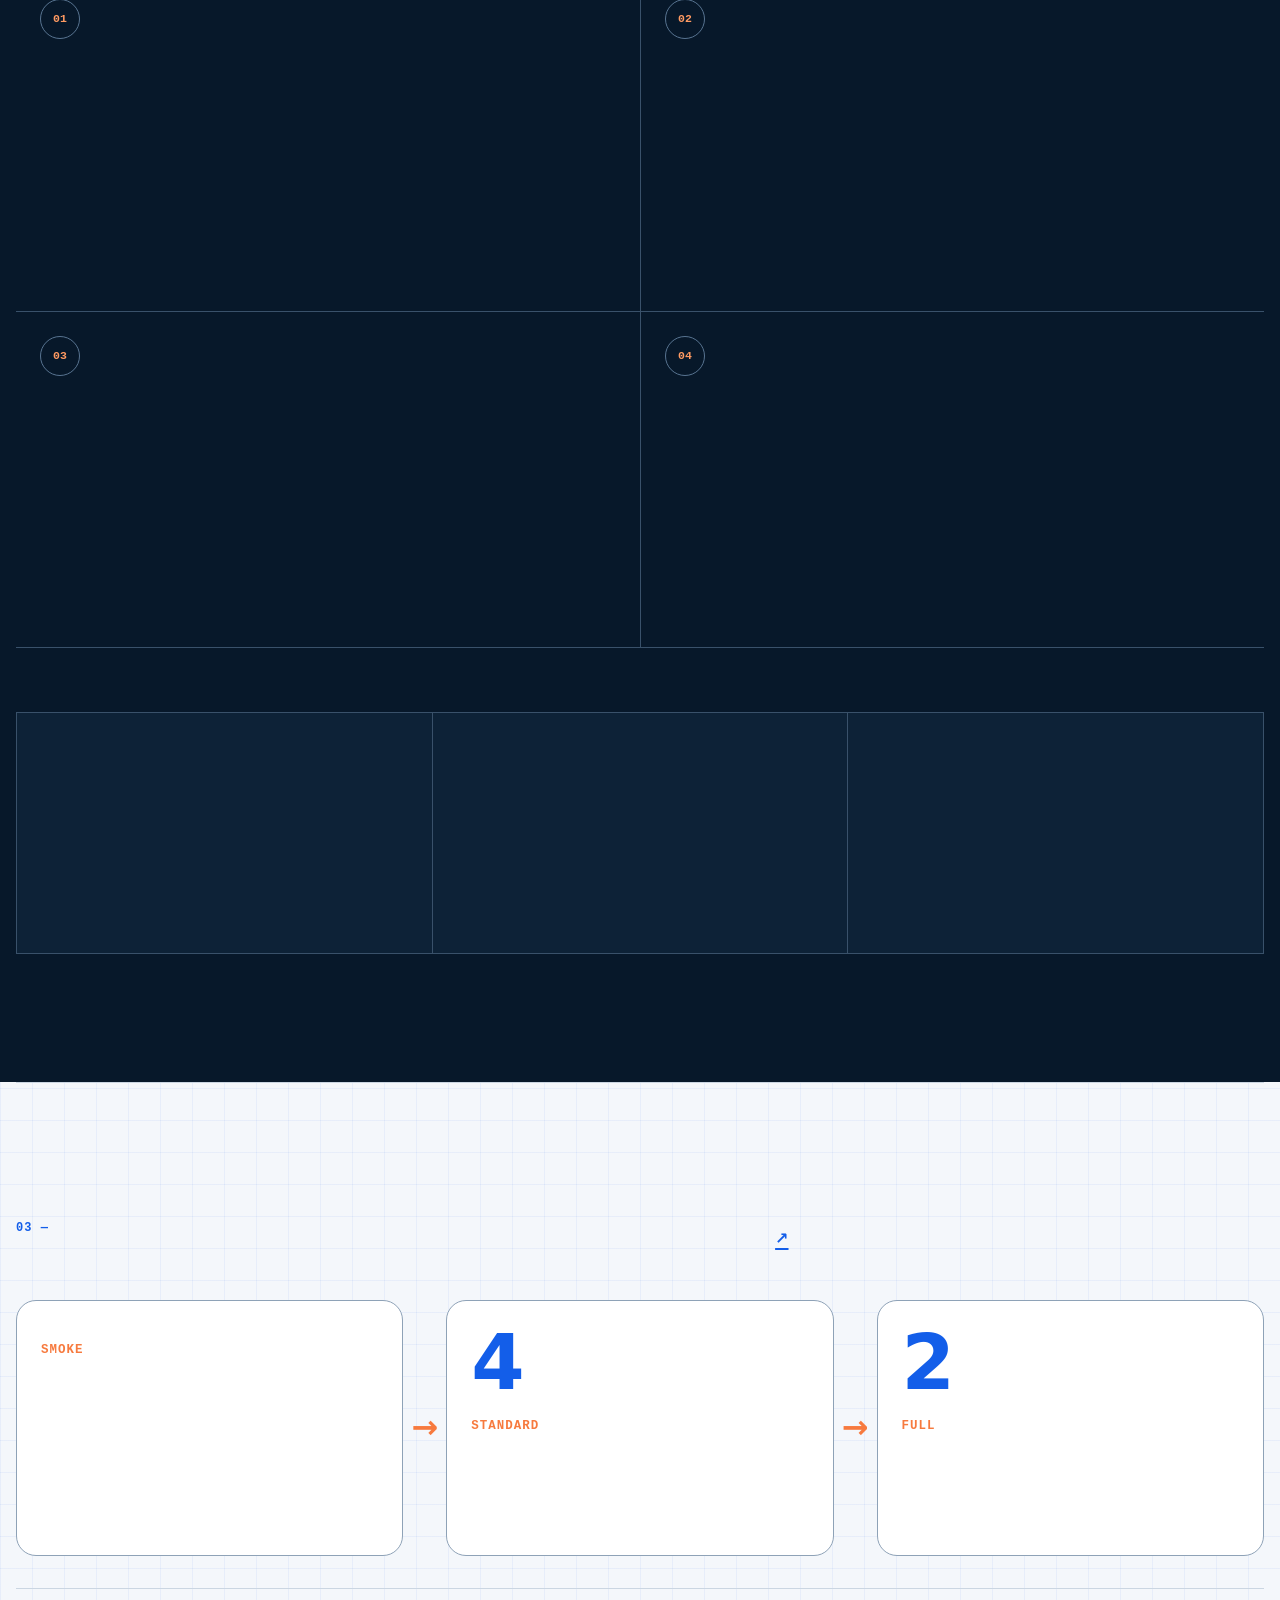
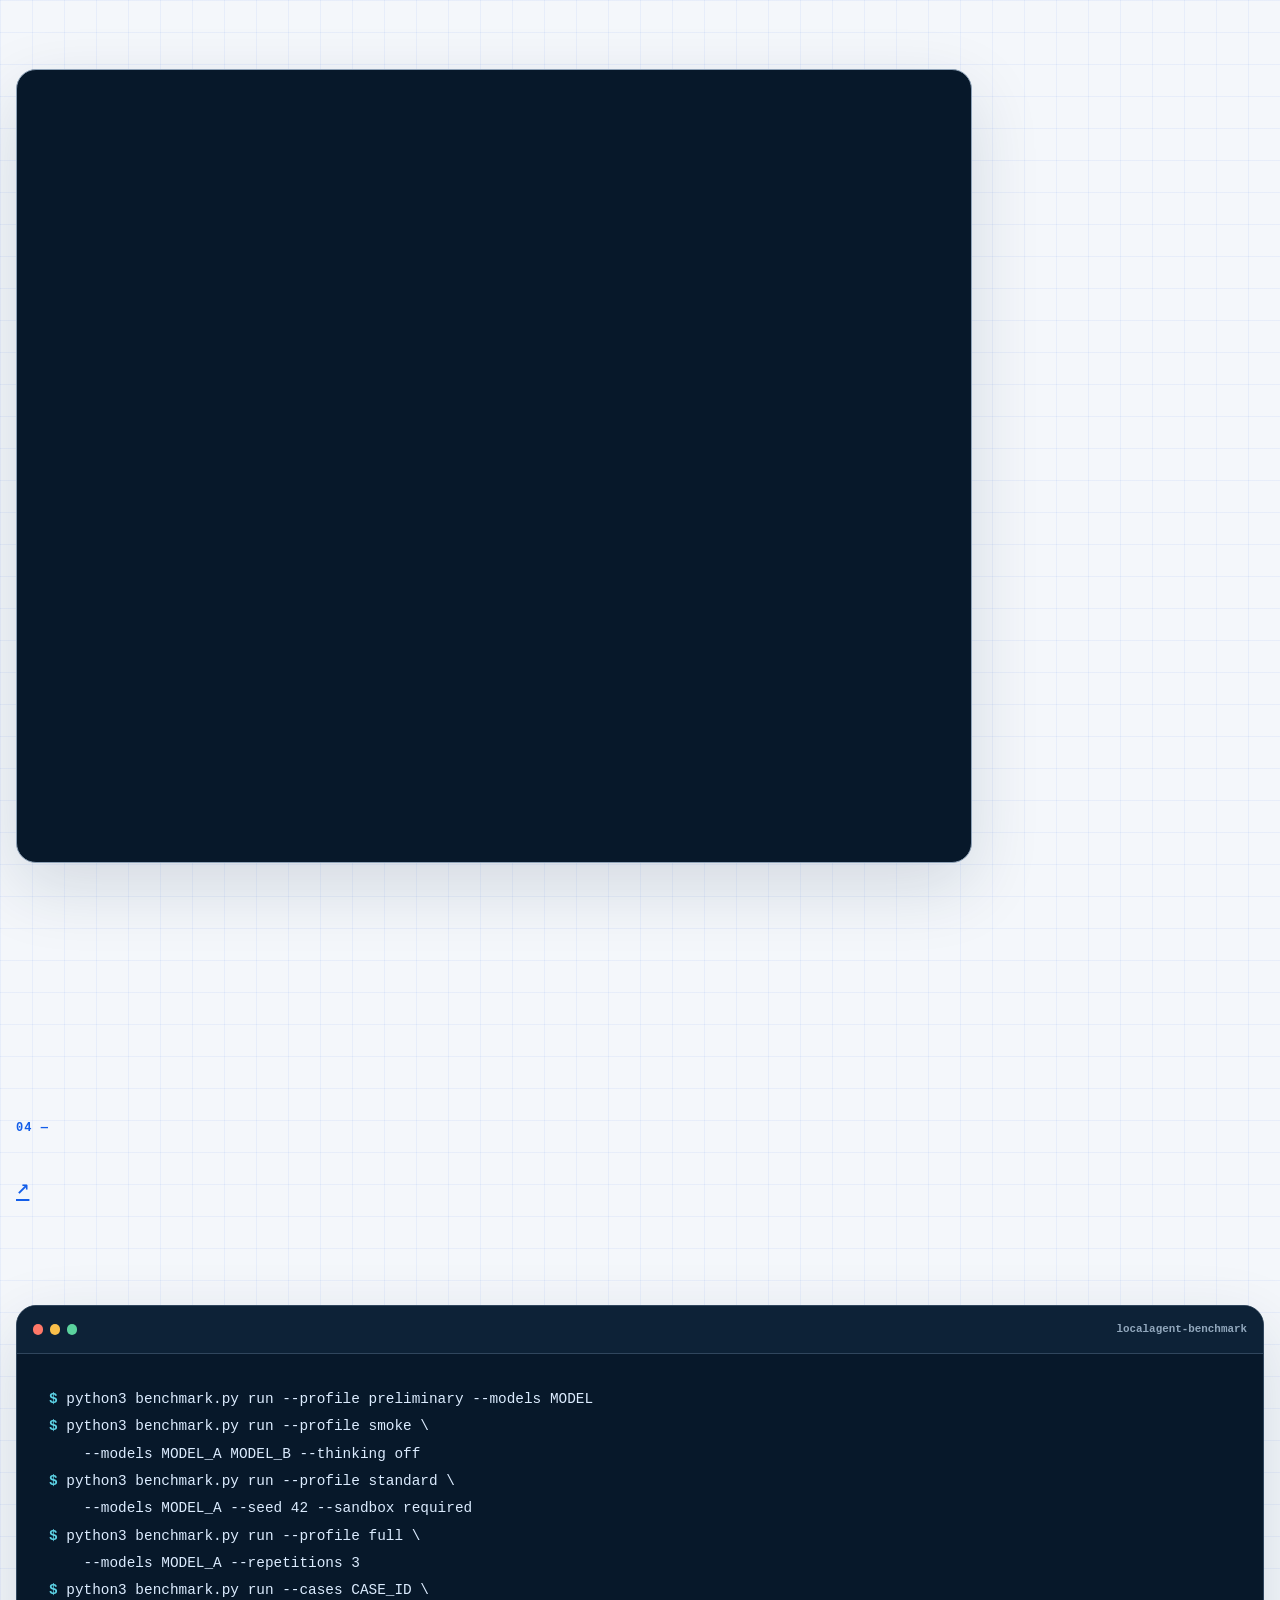
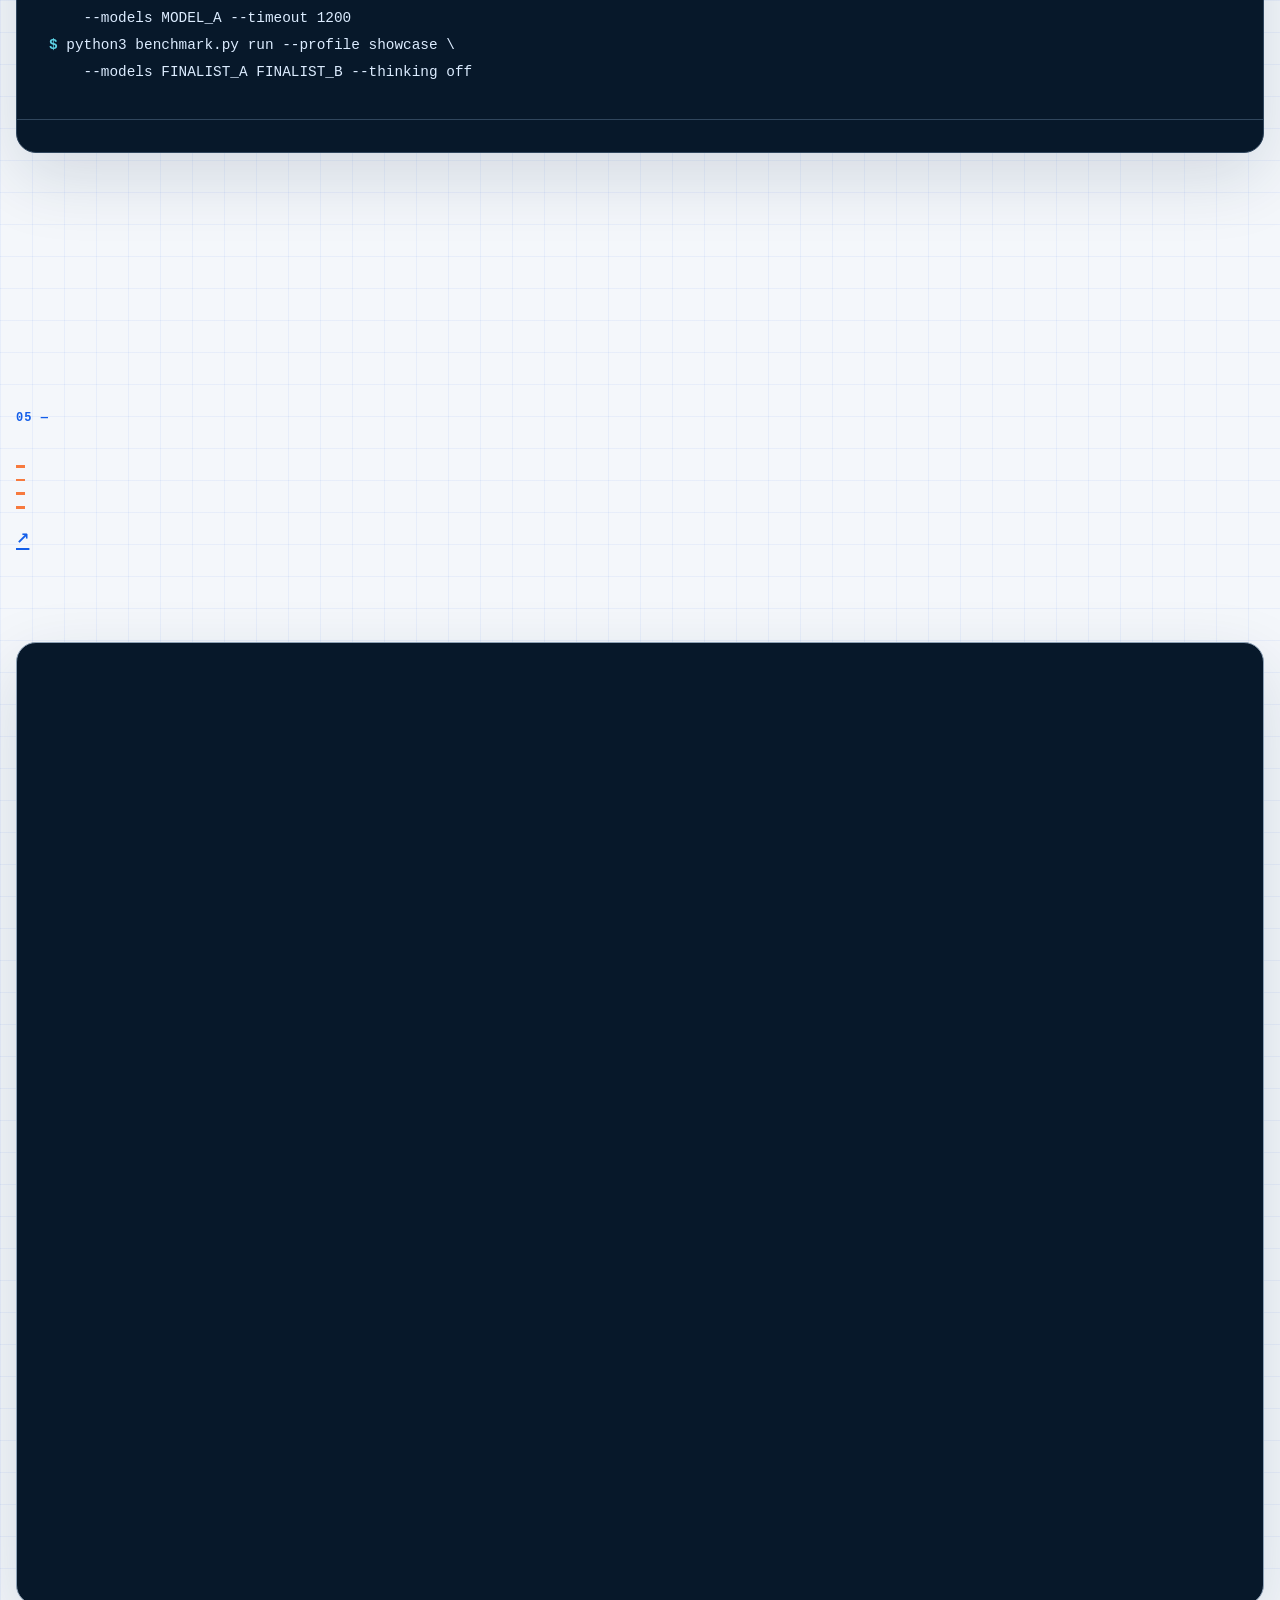
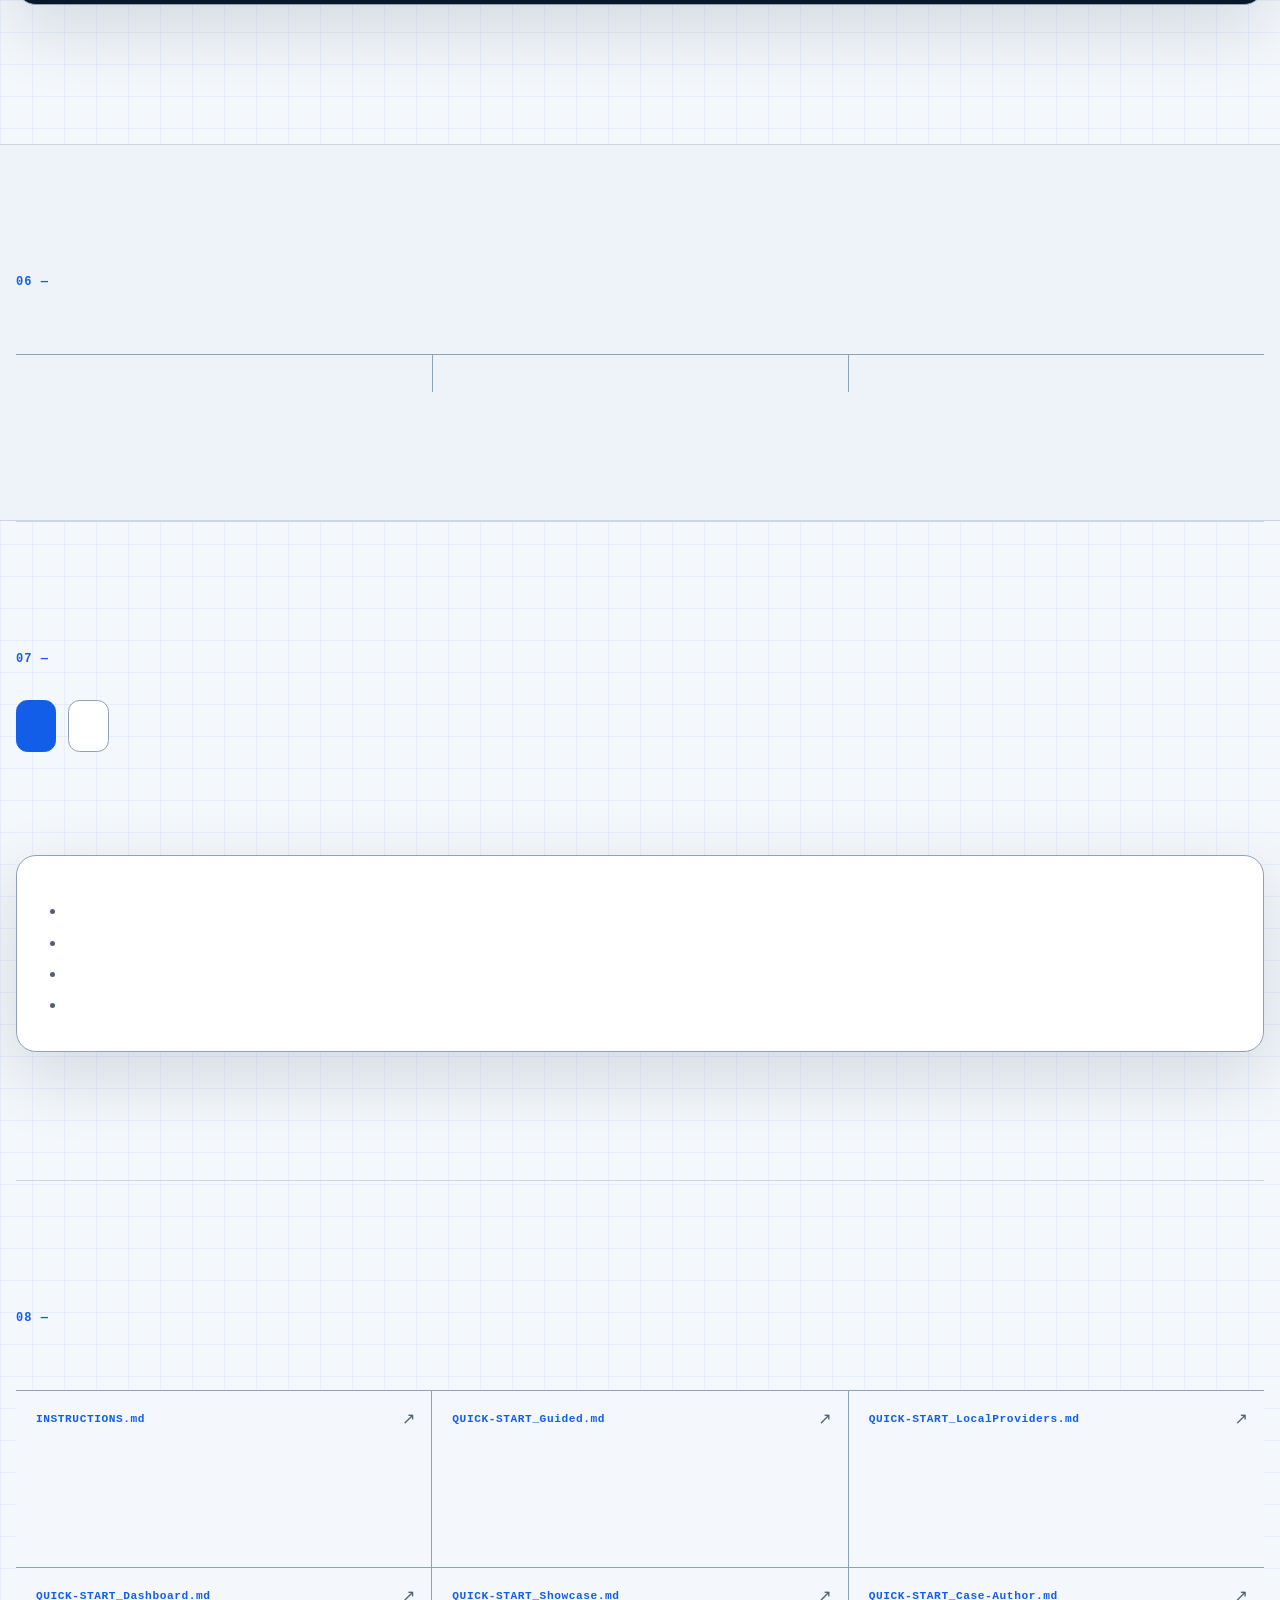
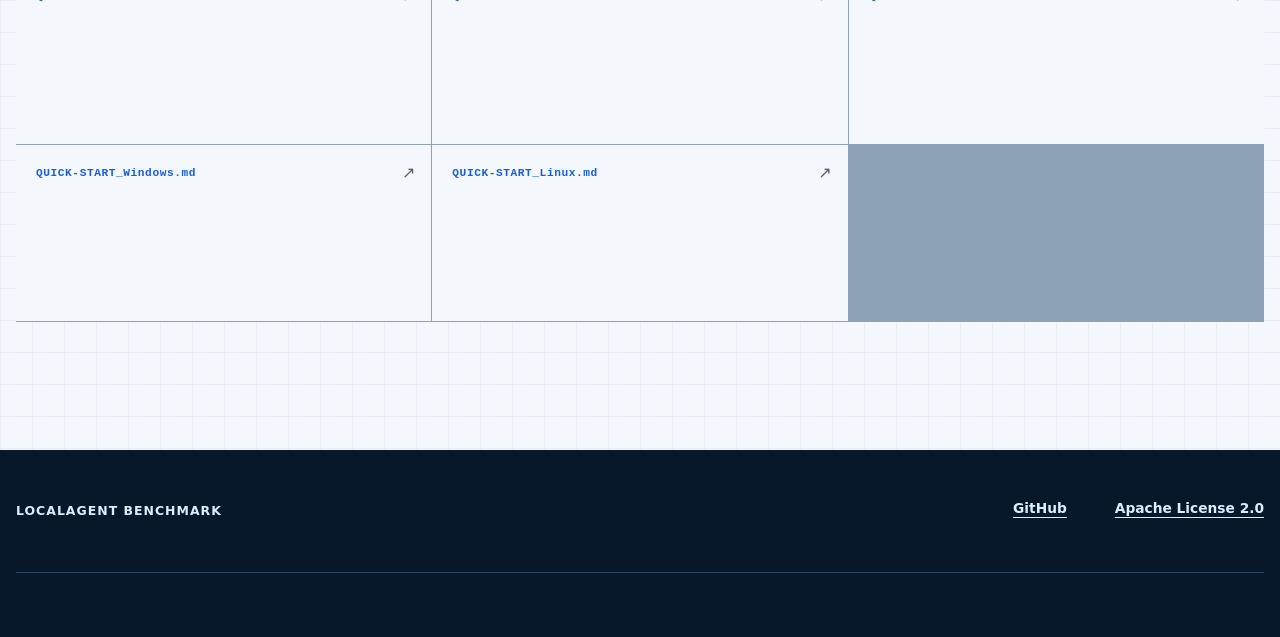
==== commit b6fc916d: "refine: add Preliminary charts and grouped landing navigation" ====
--- a/site/index.html
+++ b/site/index.html
@@ -35,16 +35,25 @@
 
       <div class="header-panel" id="site-navigation" data-header-panel>
         <nav class="primary-nav" aria-label="Primary" data-i18n-aria-label="nav_label">
-          <a href="#preliminary">Preliminary</a>
           <a href="#news" data-i18n="news_index"></a>
-          <a href="#why" data-i18n="why_index"></a>
-          <a href="#method" data-i18n="method_index"></a>
-          <a href="#quick" data-i18n="quick_index"></a>
-          <a href="#dashboard" data-i18n="dashboard_index"></a>
-          <a href="#interpretation" data-i18n="limits_index"></a>
-          <a href="#immersion" data-i18n="immersion_index"></a>
+          <details class="nav-group">
+            <summary data-i18n="nav_measure"></summary>
+            <div class="nav-submenu">
+              <a href="#why" data-i18n="why_index"></a>
+              <a href="#providers" data-i18n="nav_providers"></a>
+              <a href="#method" data-i18n="method_index"></a>
+              <a href="#quick" data-i18n="quick_index"></a>
+              <a href="#immersion" data-i18n="immersion_index"></a>
+            </div>
+          </details>
+          <details class="nav-group">
+            <summary data-i18n="nav_answers"></summary>
+            <div class="nav-submenu">
+              <a href="#dashboard" data-i18n="dashboard_index"></a>
+              <a href="#interpretation" data-i18n="limits_index"></a>
+            </div>
+          </details>
           <a href="#start" data-i18n="start_index"></a>
-          <a href="#docs" data-i18n="docs_index"></a>
         </nav>
 
         <div class="header-tools">
@@ -129,32 +138,16 @@
         </ol>
       </section>
 
-      <section class="section section-preliminary" id="preliminary" aria-labelledby="preliminary-title">
+      <section class="section section-news" id="news" aria-labelledby="preliminary-title">
         <div class="news-heading">
-          <div><p class="section-index">Preliminary</p><h2 id="preliminary-title" data-i18n="preliminary_title"></h2></div>
+          <div><p class="section-index" data-i18n="news_index"></p><h2 id="preliminary-title" data-i18n="preliminary_title"></h2></div>
           <div class="news-summary"><p data-i18n="preliminary_text"></p>
           <a class="text-link" href="https://github.com/gloutchov/LocalAgentBenchmark/blob/main/QUICK-START_Preliminary.md" rel="noreferrer" data-i18n="preliminary_guide"></a></div>
         </div>
         <ul class="quick-notes"><li data-i18n="preliminary_speed"></li><li data-i18n="preliminary_grounding"></li><li data-i18n="preliminary_independent"></li></ul>
       </section>
 
-      <section class="section section-news" id="news" aria-labelledby="news-title">
-        <div class="news-heading">
-          <div>
-            <p class="section-index" data-i18n="news_index"></p>
-            <h2 id="news-title" data-i18n="provider_update_title"></h2>
-          </div>
-          <div class="news-summary">
-            <p data-i18n="provider_update_text"></p>
-            <a class="text-link" href="https://github.com/gloutchov/LocalAgentBenchmark/blob/main/QUICK-START_LocalProviders.md" rel="noreferrer"><span data-i18n="provider_update_guide"></span><span aria-hidden="true"> ↗</span></a>
-          </div>
-        </div>
-        <ul class="provider-grid" aria-label="Supported providers" data-i18n-aria-label="provider_list_label">
-          <li><h3>Ollama</h3><p data-i18n="provider_ollama_text"></p></li>
-          <li><h3>LM Studio</h3><span class="provider-badge" data-i18n="provider_new"></span><p data-i18n="provider_lmstudio_text"></p></li>
-          <li><h3>llama.cpp</h3><span class="provider-badge" data-i18n="provider_new"></span><p data-i18n="provider_llamacpp_text"></p></li>
-        </ul>
-      </section>
+
 
       <section class="section section-measure" id="why">
         <div class="section-heading">
@@ -193,6 +186,23 @@
           <div><strong>5%</strong><span data-i18n="score_tokens"></span></div>
         </div>
         <p class="formula-note" data-i18n="score_note"></p>
+      <section class="provider-section" id="providers" aria-labelledby="providers-title">
+        <div class="news-heading">
+          <div>
+            <p class="section-index" data-i18n="nav_providers"></p>
+            <h2 id="providers-title" data-i18n="provider_update_title"></h2>
+          </div>
+          <div class="news-summary">
+            <p data-i18n="provider_update_text"></p>
+            <a class="text-link" href="https://github.com/gloutchov/LocalAgentBenchmark/blob/main/QUICK-START_LocalProviders.md" rel="noreferrer"><span data-i18n="provider_update_guide"></span><span aria-hidden="true"> ↗</span></a>
+          </div>
+        </div>
+        <ul class="provider-grid" aria-label="Supported providers" data-i18n-aria-label="provider_list_label">
+          <li><h3>Ollama</h3><p data-i18n="provider_ollama_text"></p></li>
+          <li><h3>LM Studio</h3><p data-i18n="provider_lmstudio_text"></p></li>
+          <li><h3>llama.cpp</h3><p data-i18n="provider_llamacpp_text"></p></li>
+        </ul>
+      </section>
       </section>
 
       <section class="section section-method" id="method">
@@ -275,52 +285,9 @@
         </figure>
       </section>
 
-      <section class="section section-dashboard" id="dashboard">
-        <div class="dashboard-copy">
-          <p class="section-index">04 — <span data-i18n="dashboard_index"></span></p>
-          <h2 data-i18n="dashboard_title"></h2>
-          <p class="dashboard-intro" data-i18n="dashboard_intro"></p>
-          <ul class="plain-list">
-            <li data-i18n="dashboard_point_rank"></li>
-            <li data-i18n="dashboard_point_funnel"></li>
-            <li data-i18n="dashboard_point_map"></li>
-            <li data-i18n="dashboard_point_privacy"></li>
-          </ul>
-          <a class="text-link" href="https://github.com/gloutchov/LocalAgentBenchmark/blob/main/QUICK-START_Dashboard.md" rel="noreferrer"><span data-i18n="dashboard_guide"></span><span aria-hidden="true"> ↗</span></a>
-        </div>
-        <figure class="dashboard-figure">
-          <picture>
-            <source srcset="assets/dashboard-efficiency.webp" type="image/webp">
-            <img src="assets/dashboard-efficiency.png" width="1600" height="1234" loading="lazy" data-i18n-alt="efficiency_alt">
-          </picture>
-          <figcaption data-i18n="dashboard_caption"></figcaption>
-        </figure>
-      </section>
-
-      <section class="section section-limits" id="interpretation">
-        <div>
-          <p class="section-index">05 — <span data-i18n="limits_index"></span></p>
-          <h2 data-i18n="limits_title"></h2>
-        </div>
-        <div class="limits-grid">
-          <div>
-            <h3 data-i18n="limits_means_title"></h3>
-            <p data-i18n="limits_means_text"></p>
-          </div>
-          <div>
-            <h3 data-i18n="limits_not_title"></h3>
-            <p data-i18n="limits_not_text"></p>
-          </div>
-          <div>
-            <h3 data-i18n="limits_review_title"></h3>
-            <p data-i18n="limits_review_text"></p>
-          </div>
-        </div>
-      </section>
-
       <section class="section section-start" id="immersion">
         <div class="start-copy">
-          <p class="section-index">06 — <span data-i18n="immersion_index"></span></p>
+          <p class="section-index">04 — <span data-i18n="immersion_index"></span></p>
           <h2 data-i18n="immersion_title"></h2>
           <p data-i18n="immersion_intro"></p>
           <a class="text-link immersion-link" href="https://github.com/gloutchov/LocalAgentBenchmark/blob/main/QUICK-START_Showcase.md" rel="noreferrer"><span data-i18n="immersion_showcase_guide"></span><span aria-hidden="true"> ↗</span></a>
@@ -343,6 +310,51 @@
         </div>
       </section>
 
+      <section class="section section-dashboard" id="dashboard">
+        <div class="dashboard-copy">
+          <p class="section-index">05 — <span data-i18n="dashboard_index"></span></p>
+          <h2 data-i18n="dashboard_title"></h2>
+          <p class="dashboard-intro" data-i18n="dashboard_intro"></p>
+          <ul class="plain-list">
+            <li data-i18n="dashboard_point_rank"></li>
+            <li data-i18n="dashboard_point_funnel"></li>
+            <li data-i18n="dashboard_point_map"></li>
+            <li data-i18n="dashboard_point_privacy"></li>
+          </ul>
+          <a class="text-link" href="https://github.com/gloutchov/LocalAgentBenchmark/blob/main/QUICK-START_Dashboard.md" rel="noreferrer"><span data-i18n="dashboard_guide"></span><span aria-hidden="true"> ↗</span></a>
+        </div>
+        <figure class="dashboard-figure">
+          <picture>
+            <source srcset="assets/dashboard-efficiency.webp" type="image/webp">
+            <img src="assets/dashboard-efficiency.png" width="1600" height="1234" loading="lazy" data-i18n-alt="efficiency_alt">
+          </picture>
+          <figcaption data-i18n="dashboard_caption"></figcaption>
+        </figure>
+      </section>
+
+      <section class="section section-limits" id="interpretation">
+        <div>
+          <p class="section-index">06 — <span data-i18n="limits_index"></span></p>
+          <h2 data-i18n="limits_title"></h2>
+        </div>
+        <div class="limits-grid">
+          <div>
+            <h3 data-i18n="limits_means_title"></h3>
+            <p data-i18n="limits_means_text"></p>
+          </div>
+          <div>
+            <h3 data-i18n="limits_not_title"></h3>
+            <p data-i18n="limits_not_text"></p>
+          </div>
+          <div>
+            <h3 data-i18n="limits_review_title"></h3>
+            <p data-i18n="limits_review_text"></p>
+          </div>
+        </div>
+      </section>
+
+
+
       <section class="section section-begin" id="start">
         <div class="start-copy">
           <p class="section-index">07 — <span data-i18n="start_index"></span></p>
--- a/site/css/styles.css
+++ b/site/css/styles.css
@@ -629,3 +629,21 @@
   html { scroll-behavior: auto; }
   *, *::before, *::after { animation-duration: 0.01ms !important; animation-iteration-count: 1 !important; transition-duration: 0.01ms !important; }
 }
+
+/* Native disclosure navigation works with pointer, Enter, Space and Tab. */
+.nav-group { position: relative; }
+.nav-group summary { display: flex; align-items: center; gap: 0.5rem; padding: 0.65rem 0.45rem; border-radius: 0.55rem; color: var(--muted); font-size: 0.9rem; font-weight: 750; cursor: pointer; list-style: none; white-space: nowrap; }
+.nav-group summary::-webkit-details-marker { display: none; }
+.nav-group summary::after { content: "⌄"; }
+.nav-group[open] summary::after { content: "⌃"; }
+.nav-group summary:hover, .nav-group[open] summary, .nav-group[data-active="true"] summary { color: var(--ink); background: var(--surface-raised); }
+.nav-submenu { position: absolute; z-index: 20; top: calc(100% + 0.3rem); left: 0; display: grid; min-width: 14rem; padding: 0.5rem; border: 1px solid var(--line); border-radius: 0.65rem; background: var(--surface); box-shadow: var(--shadow); }
+.primary-nav .nav-submenu a { display: block; }
+.provider-section { margin-top: 3.5rem; scroll-margin-top: 8rem; }
+.provider-section .news-heading h2 { font-size: clamp(2rem, 3.6vw, 3.5rem); }
+@media (max-width: 89rem) {
+  .nav-group { min-width: 0; }
+  .nav-submenu { position: static; min-width: 0; margin: 0.25rem 0 0.5rem 0.6rem; border: 0; border-left: 2px solid var(--line-strong); border-radius: 0; box-shadow: none; }
+}
+
+.nav-group:not([open]) .nav-submenu { display: none; }
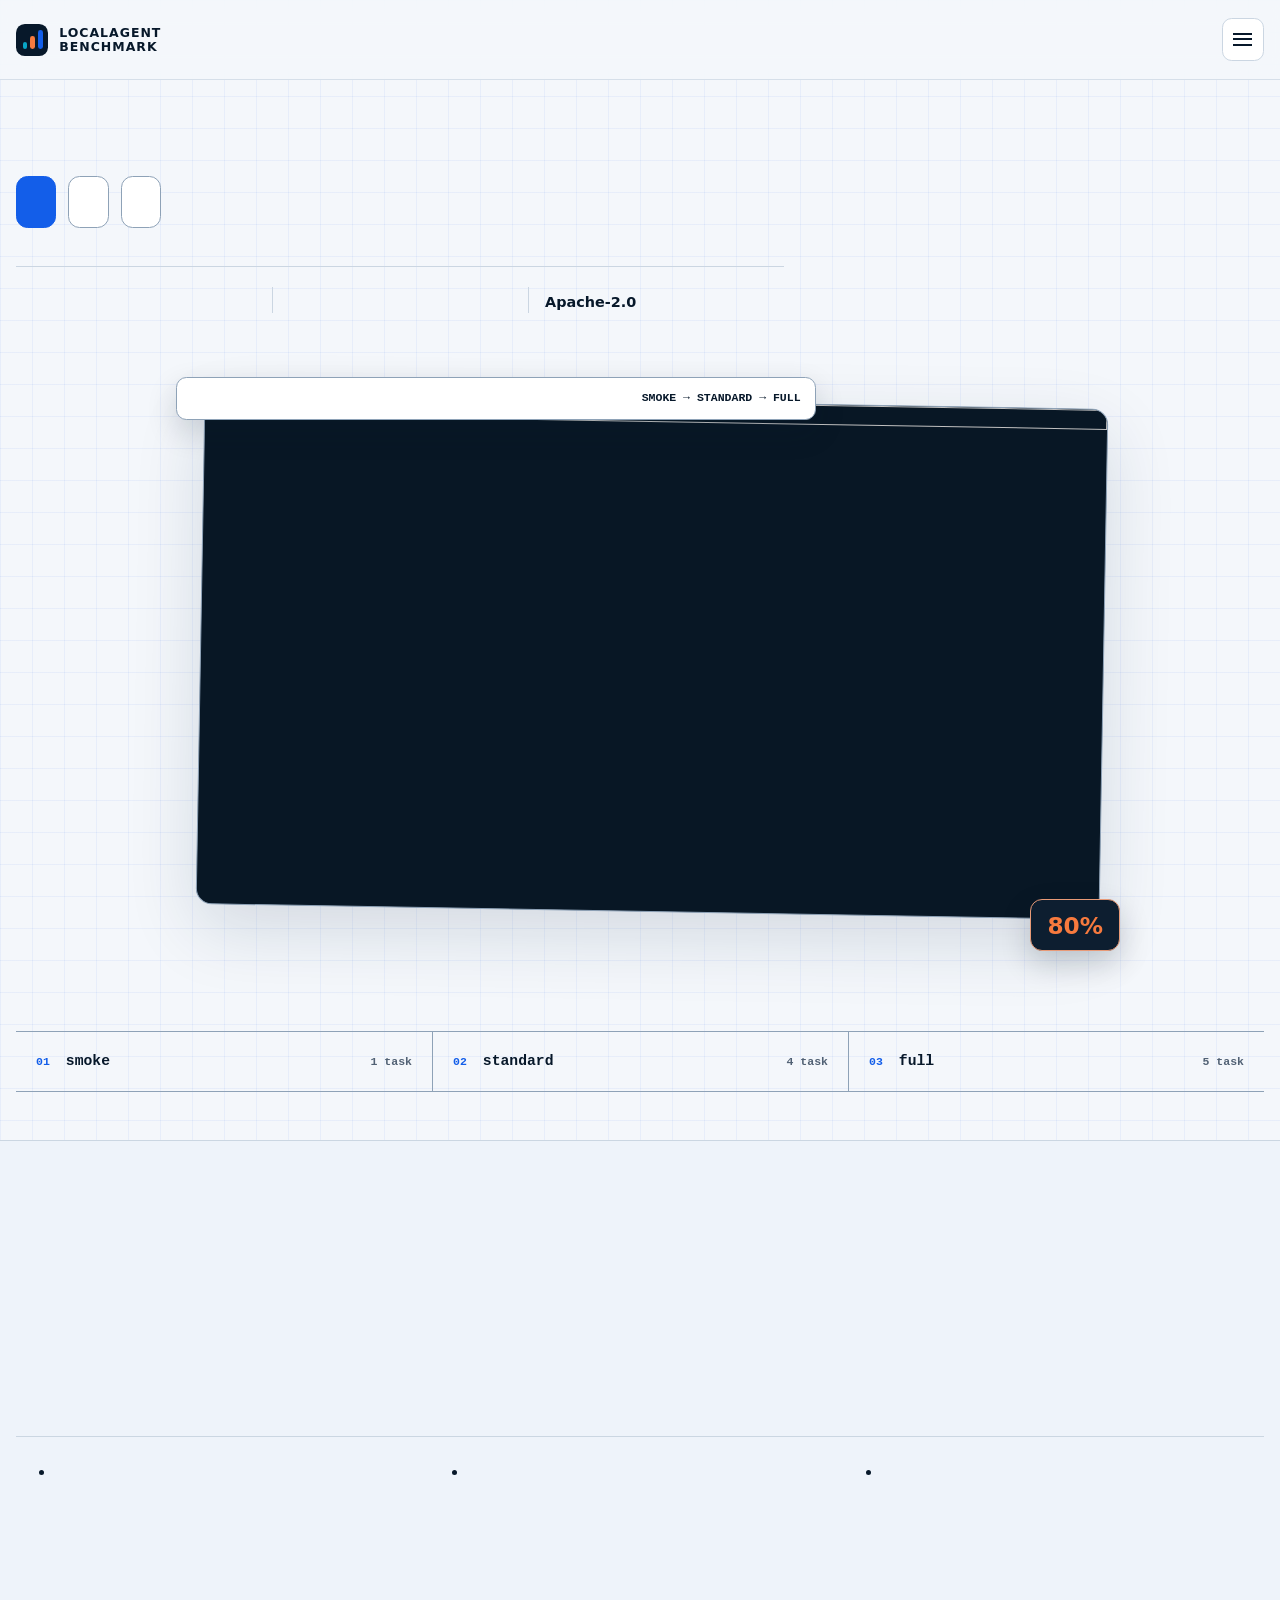
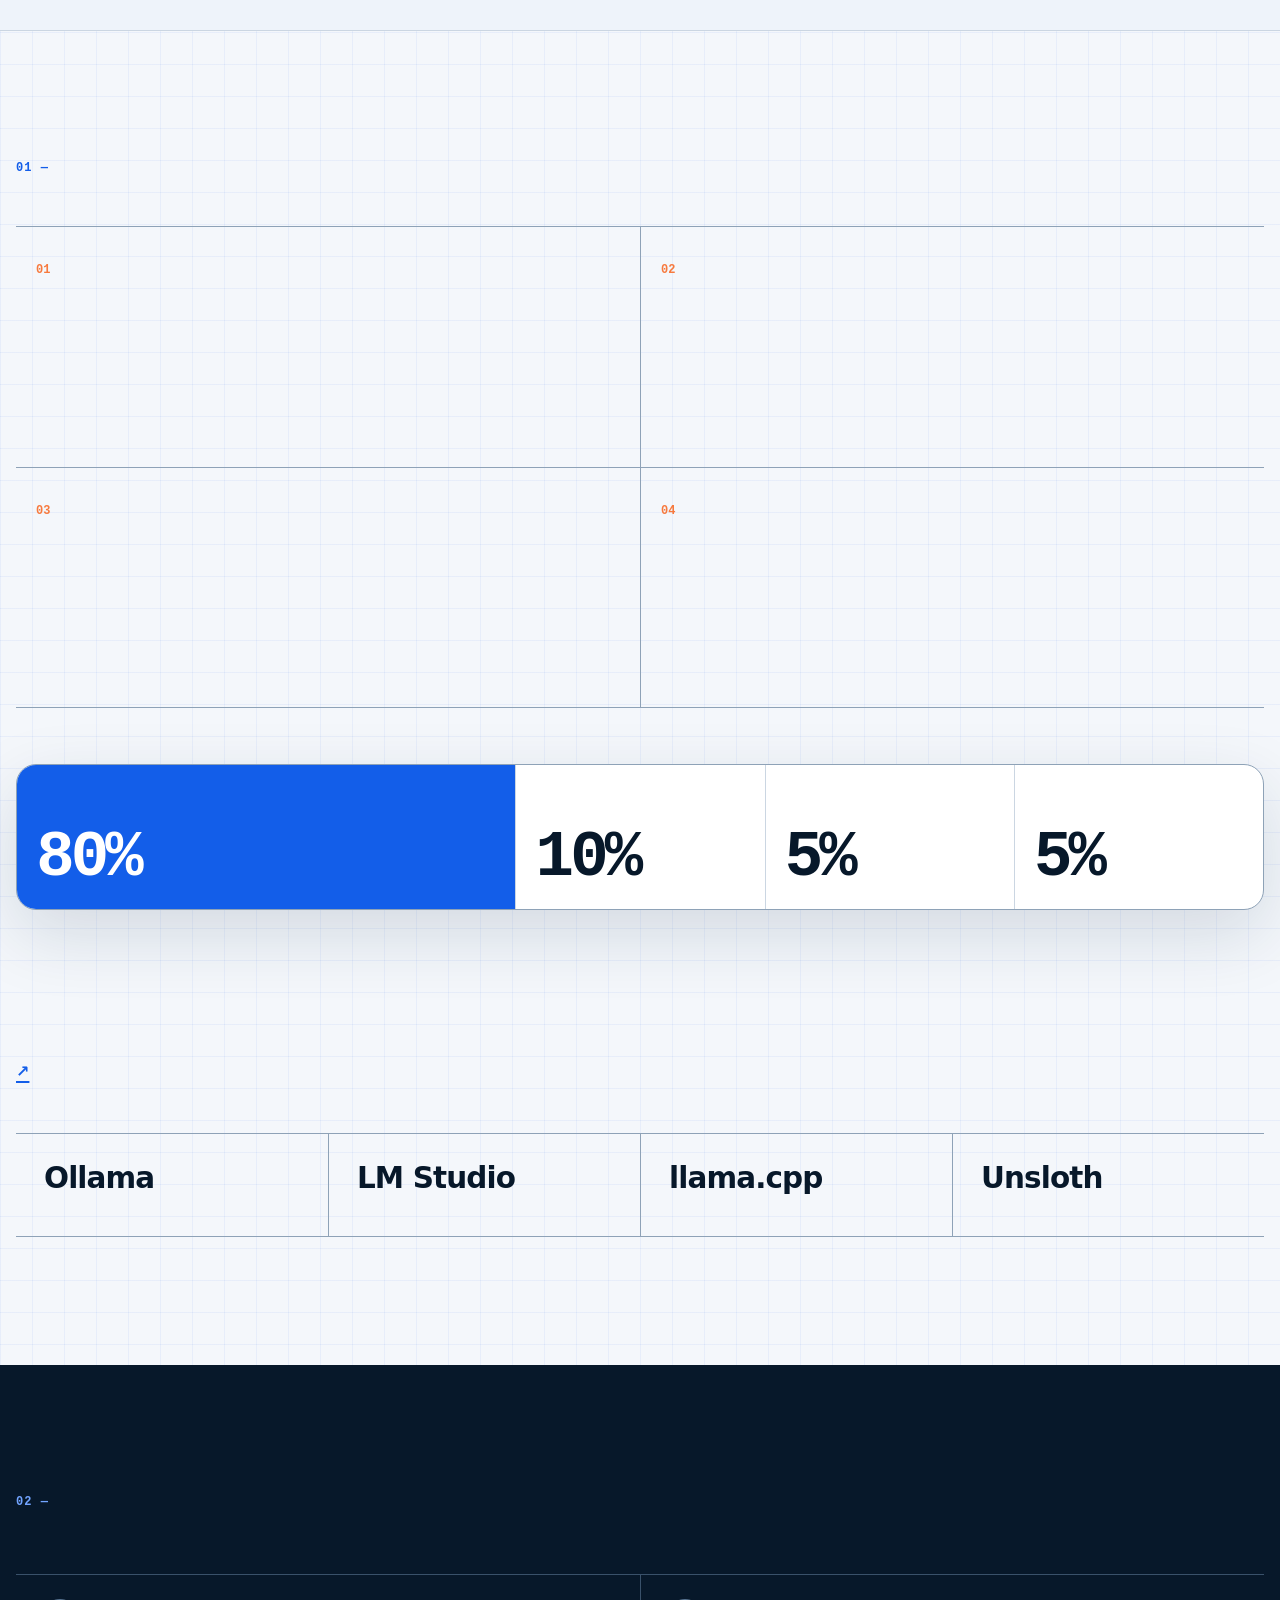
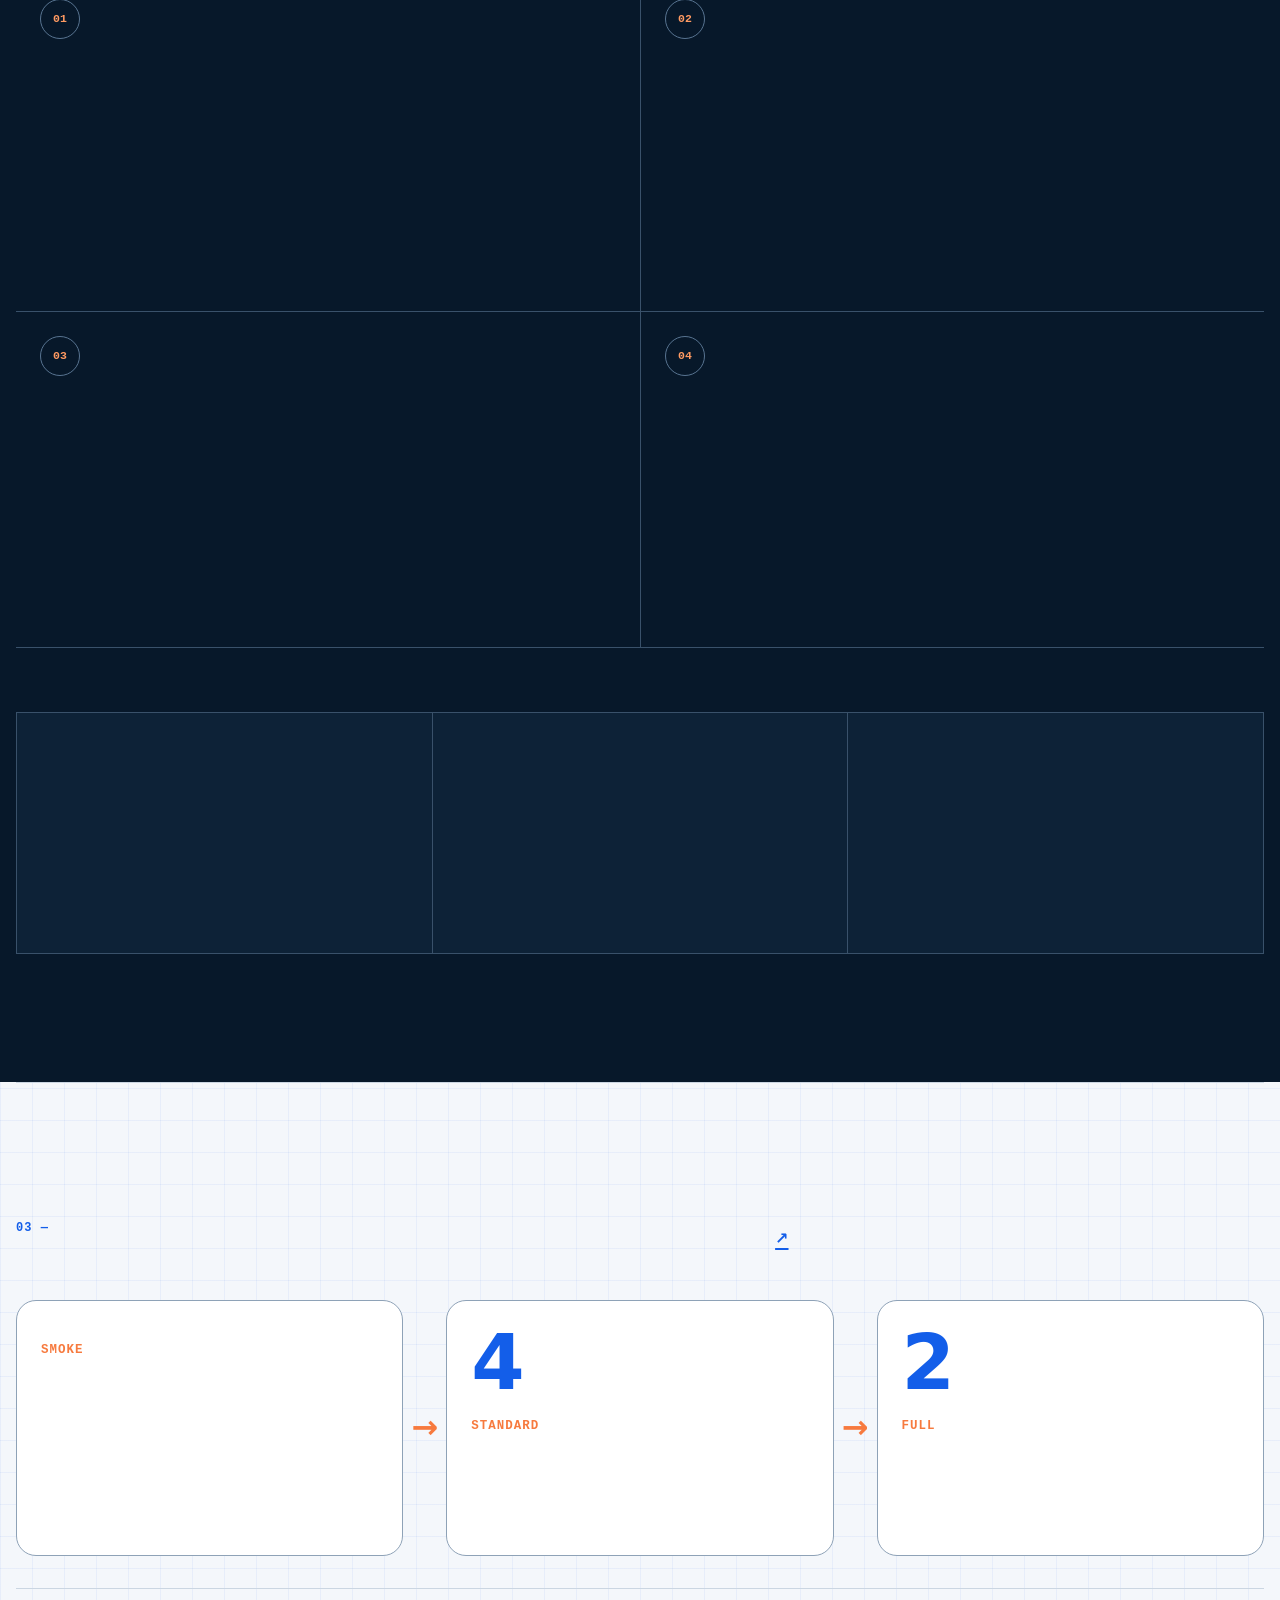
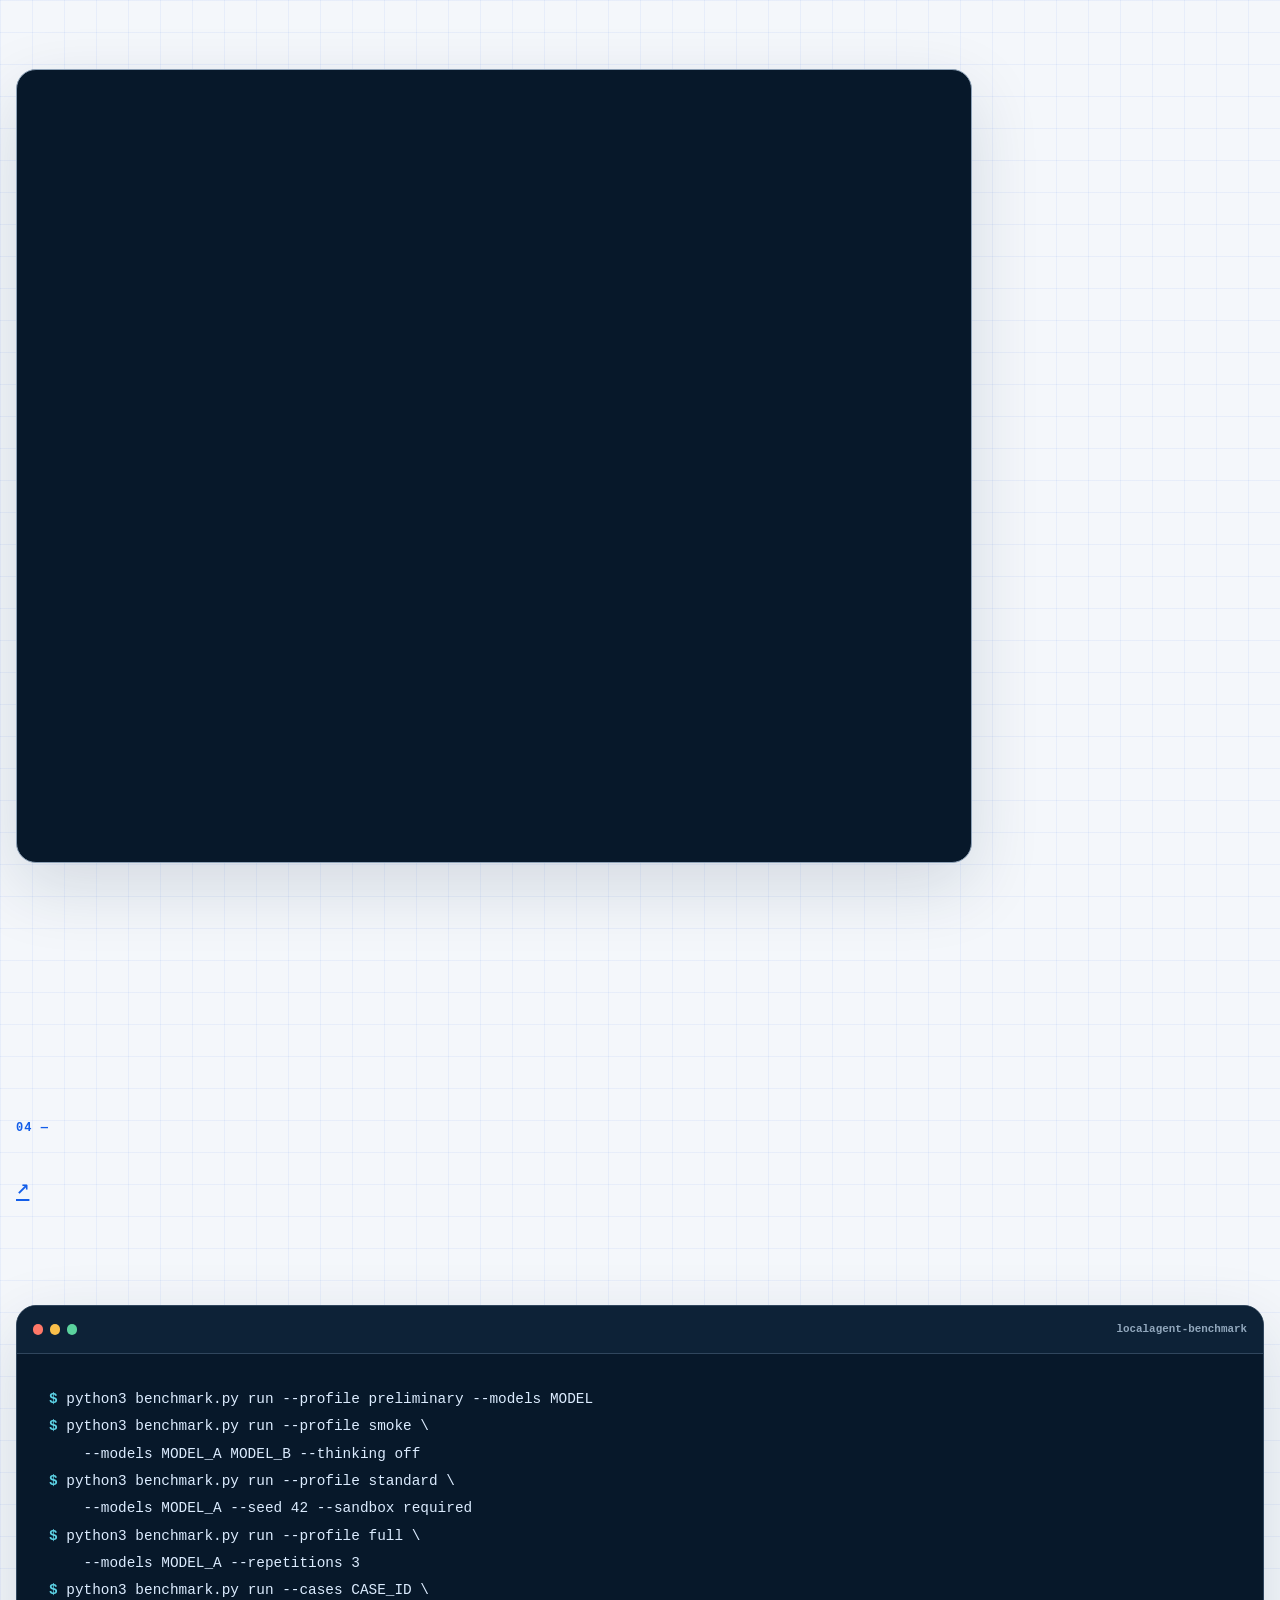
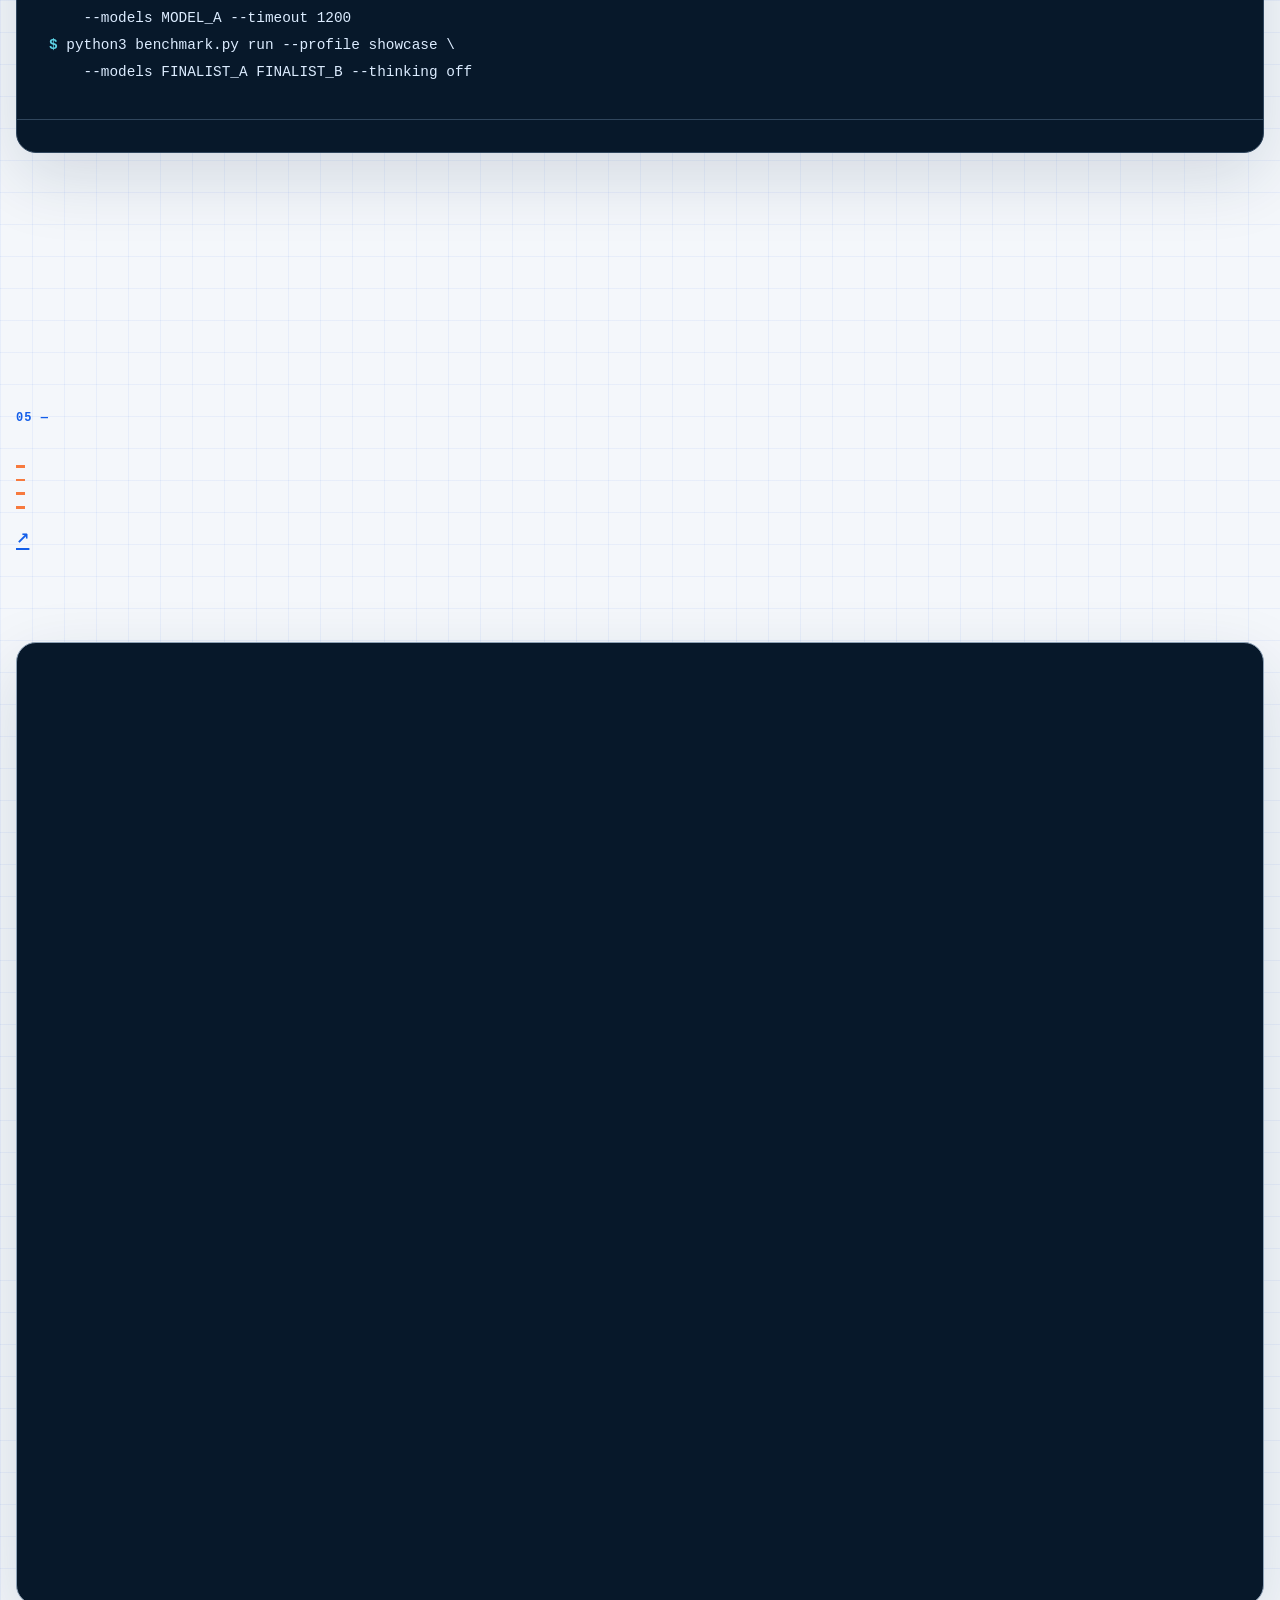
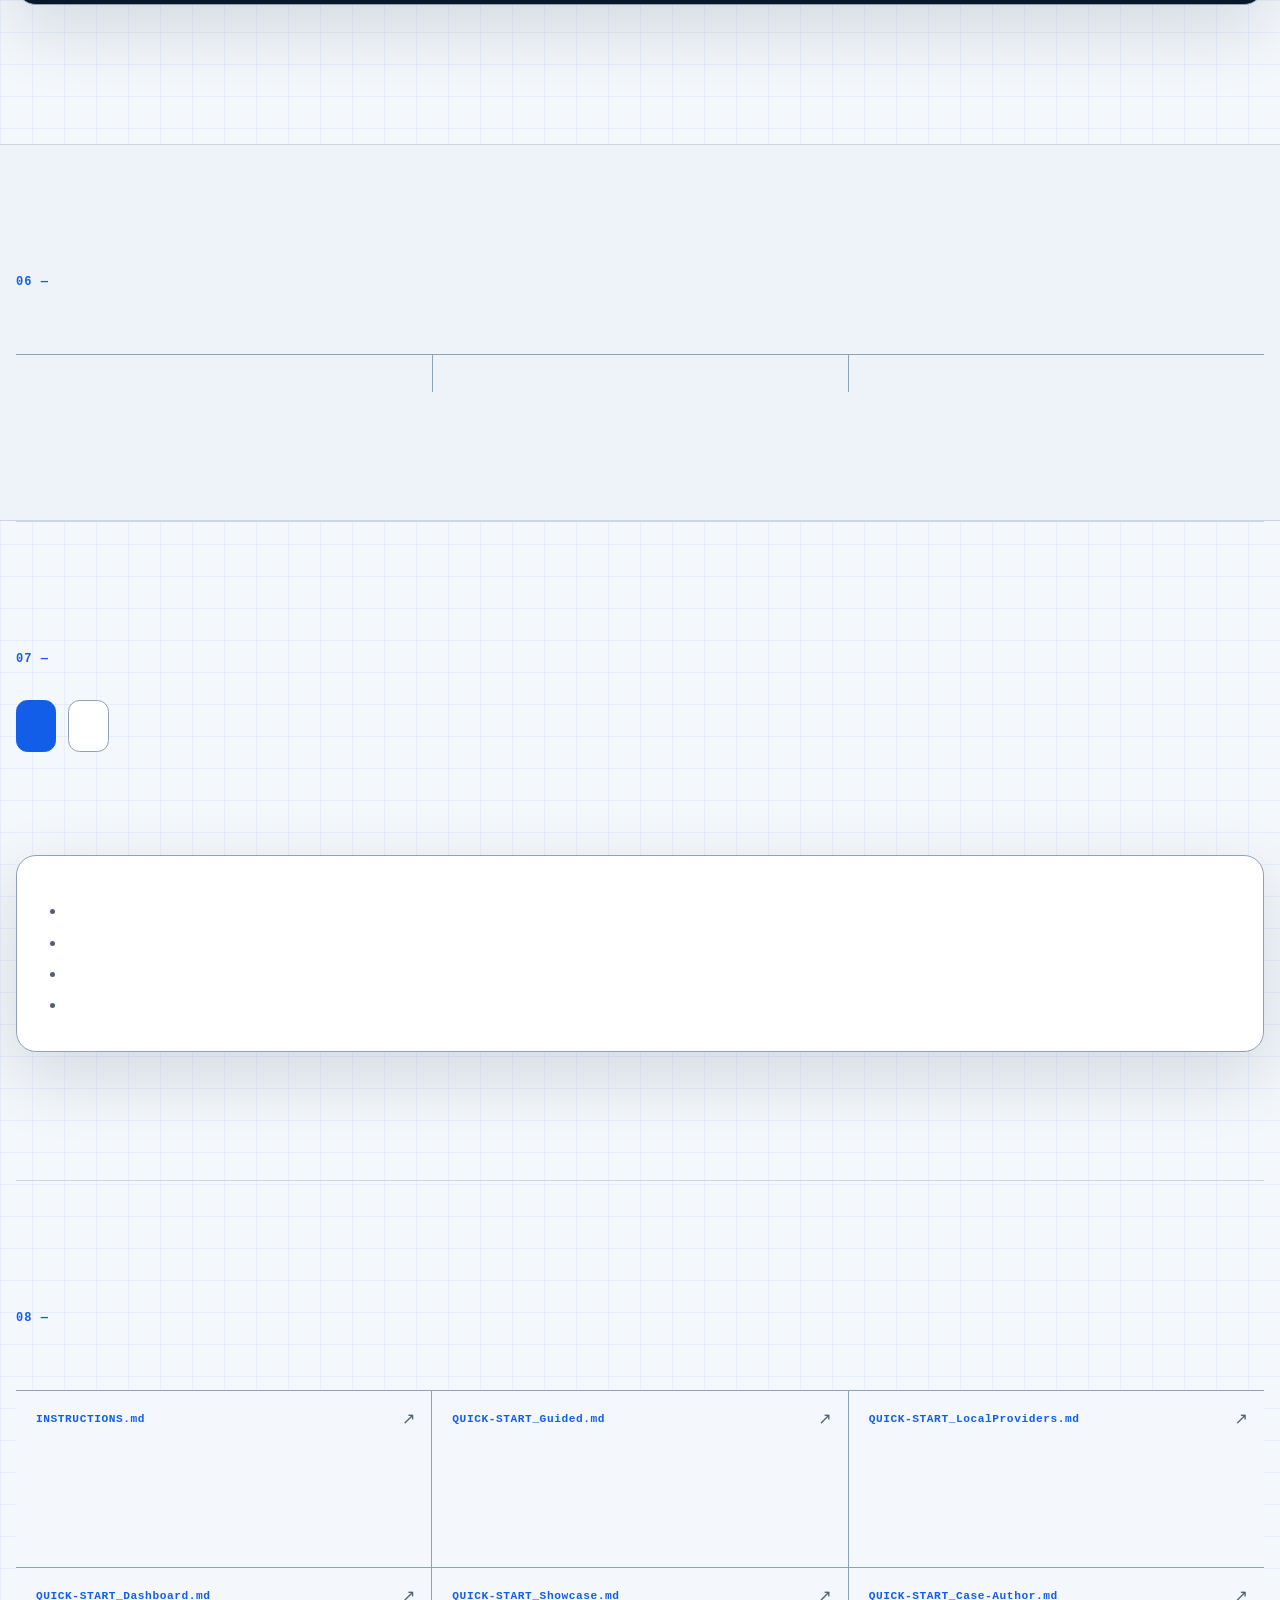
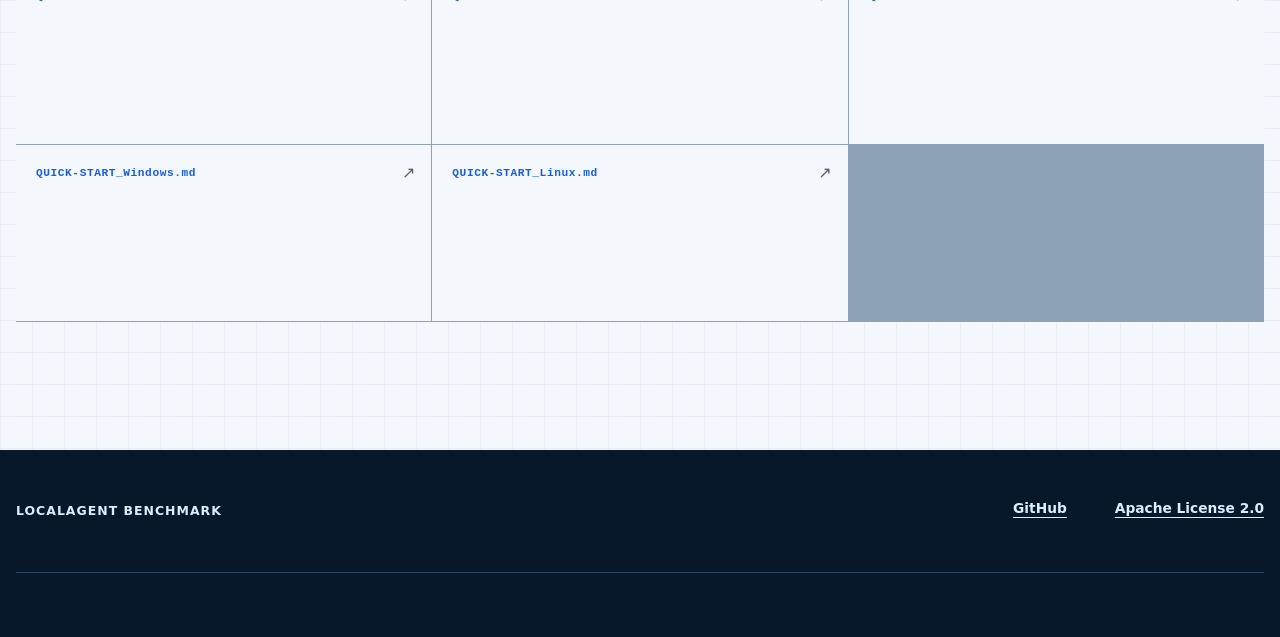
==== commit ecfb1aa1: "feat: add protected local Unsloth provider" ====
--- a/site/index.html
+++ b/site/index.html
@@ -201,6 +201,7 @@
           <li><h3>Ollama</h3><p data-i18n="provider_ollama_text"></p></li>
           <li><h3>LM Studio</h3><p data-i18n="provider_lmstudio_text"></p></li>
           <li><h3>llama.cpp</h3><p data-i18n="provider_llamacpp_text"></p></li>
+          <li><h3>Unsloth</h3><p data-i18n="provider_unsloth_text"></p></li>
         </ul>
       </section>
       </section>
--- a/site/css/styles.css
+++ b/site/css/styles.css
@@ -395,7 +395,7 @@
 .news-heading { display: grid; grid-template-columns: minmax(0, 1fr) minmax(18rem, 0.75fr); align-items: end; gap: clamp(2rem, 5vw, 5rem); margin-bottom: 3rem; }
 .news-heading h2 { max-width: 15ch; margin: 0; font-size: clamp(2.6rem, 5.5vw, 5.5rem); line-height: 0.98; letter-spacing: -0.055em; }
 .news-summary p { max-width: 38rem; margin: 0 0 1rem; color: var(--muted); font-size: 1.1rem; }
-.provider-grid { display: grid; grid-template-columns: repeat(3, minmax(0, 1fr)); margin: 0; padding: 0; border-top: 1px solid var(--line-strong); border-bottom: 1px solid var(--line-strong); list-style: none; }
+.provider-grid { display: grid; grid-template-columns: repeat(4, minmax(0, 1fr)); margin: 0; padding: 0; border-top: 1px solid var(--line-strong); border-bottom: 1px solid var(--line-strong); list-style: none; }
 .provider-grid li { display: grid; grid-template-columns: minmax(0, 1fr) auto; align-content: start; align-items: center; gap: 0.75rem; min-width: 0; padding: 1.75rem; }
 .provider-grid li + li { border-left: 1px solid var(--line-strong); }
 .provider-grid h3 { margin: 0; font-size: clamp(1.5rem, 2.3vw, 2.2rem); line-height: 1.15; letter-spacing: -0.03em; }
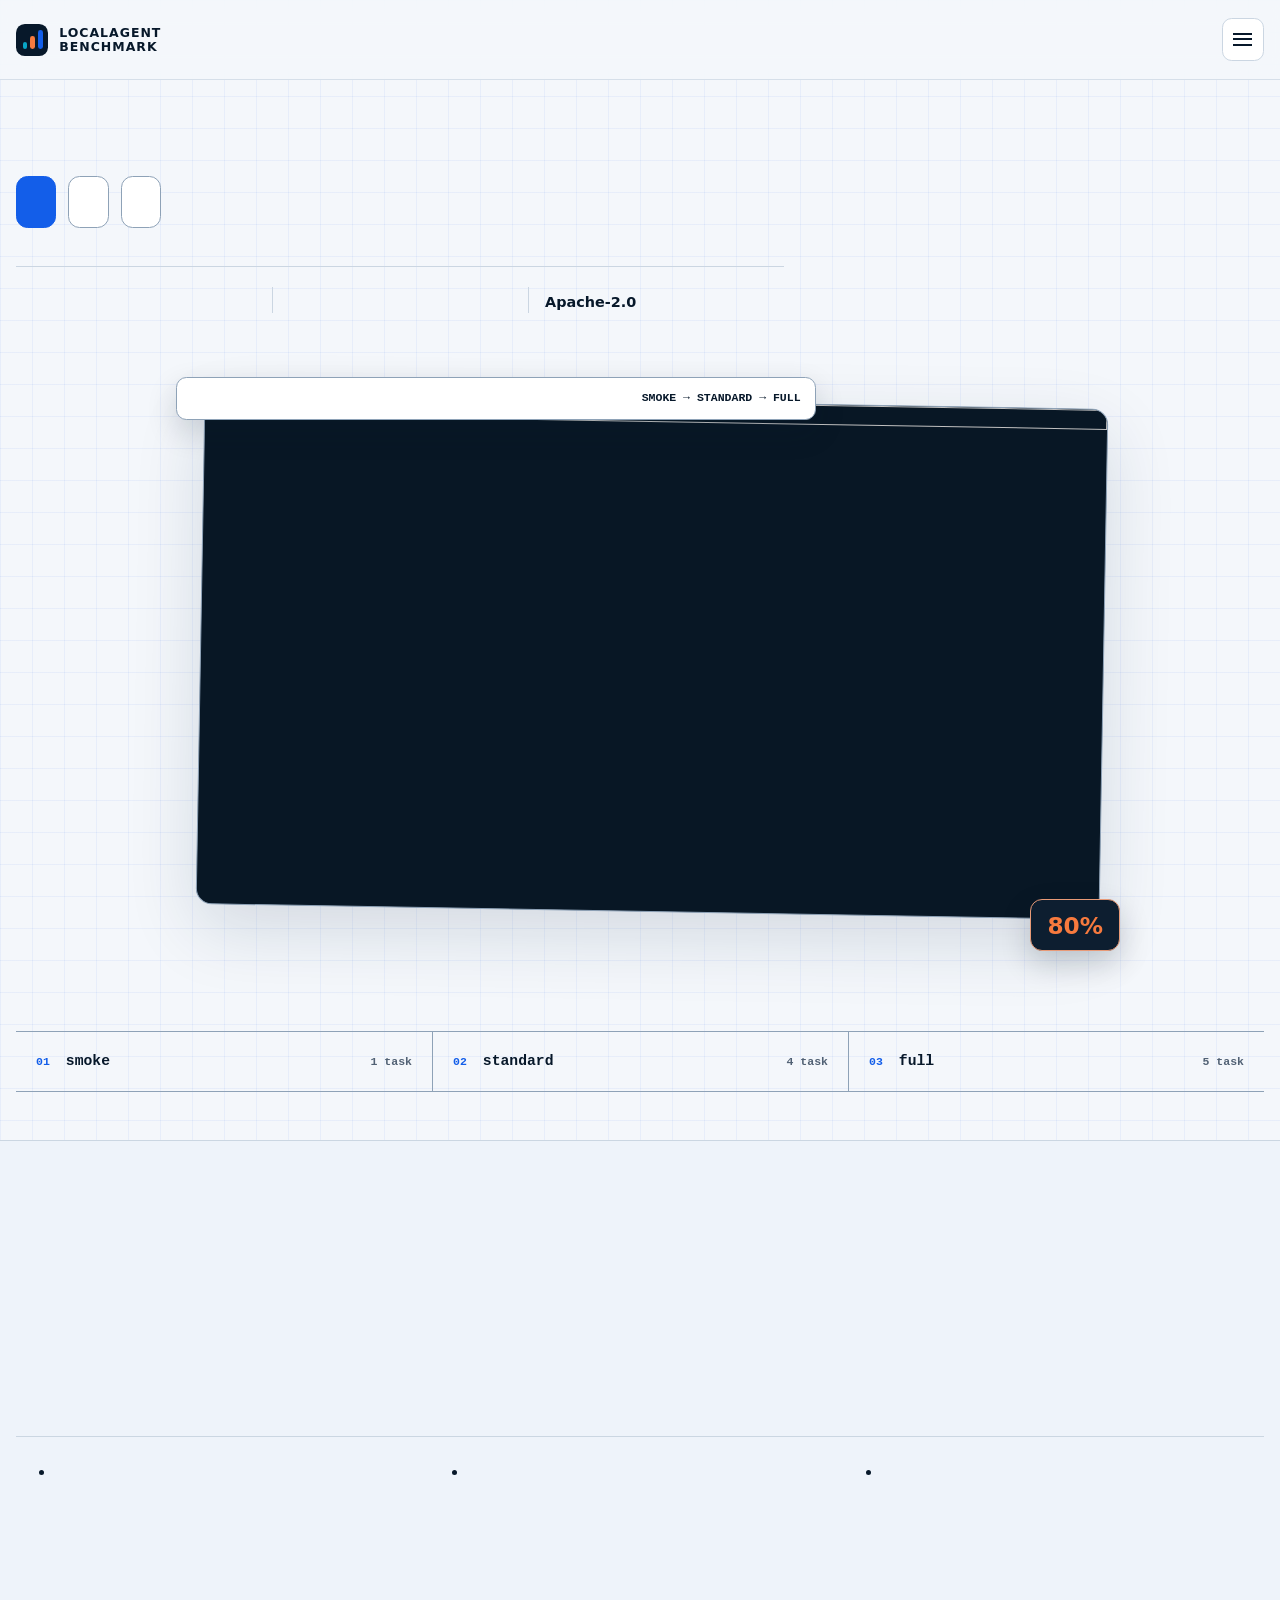
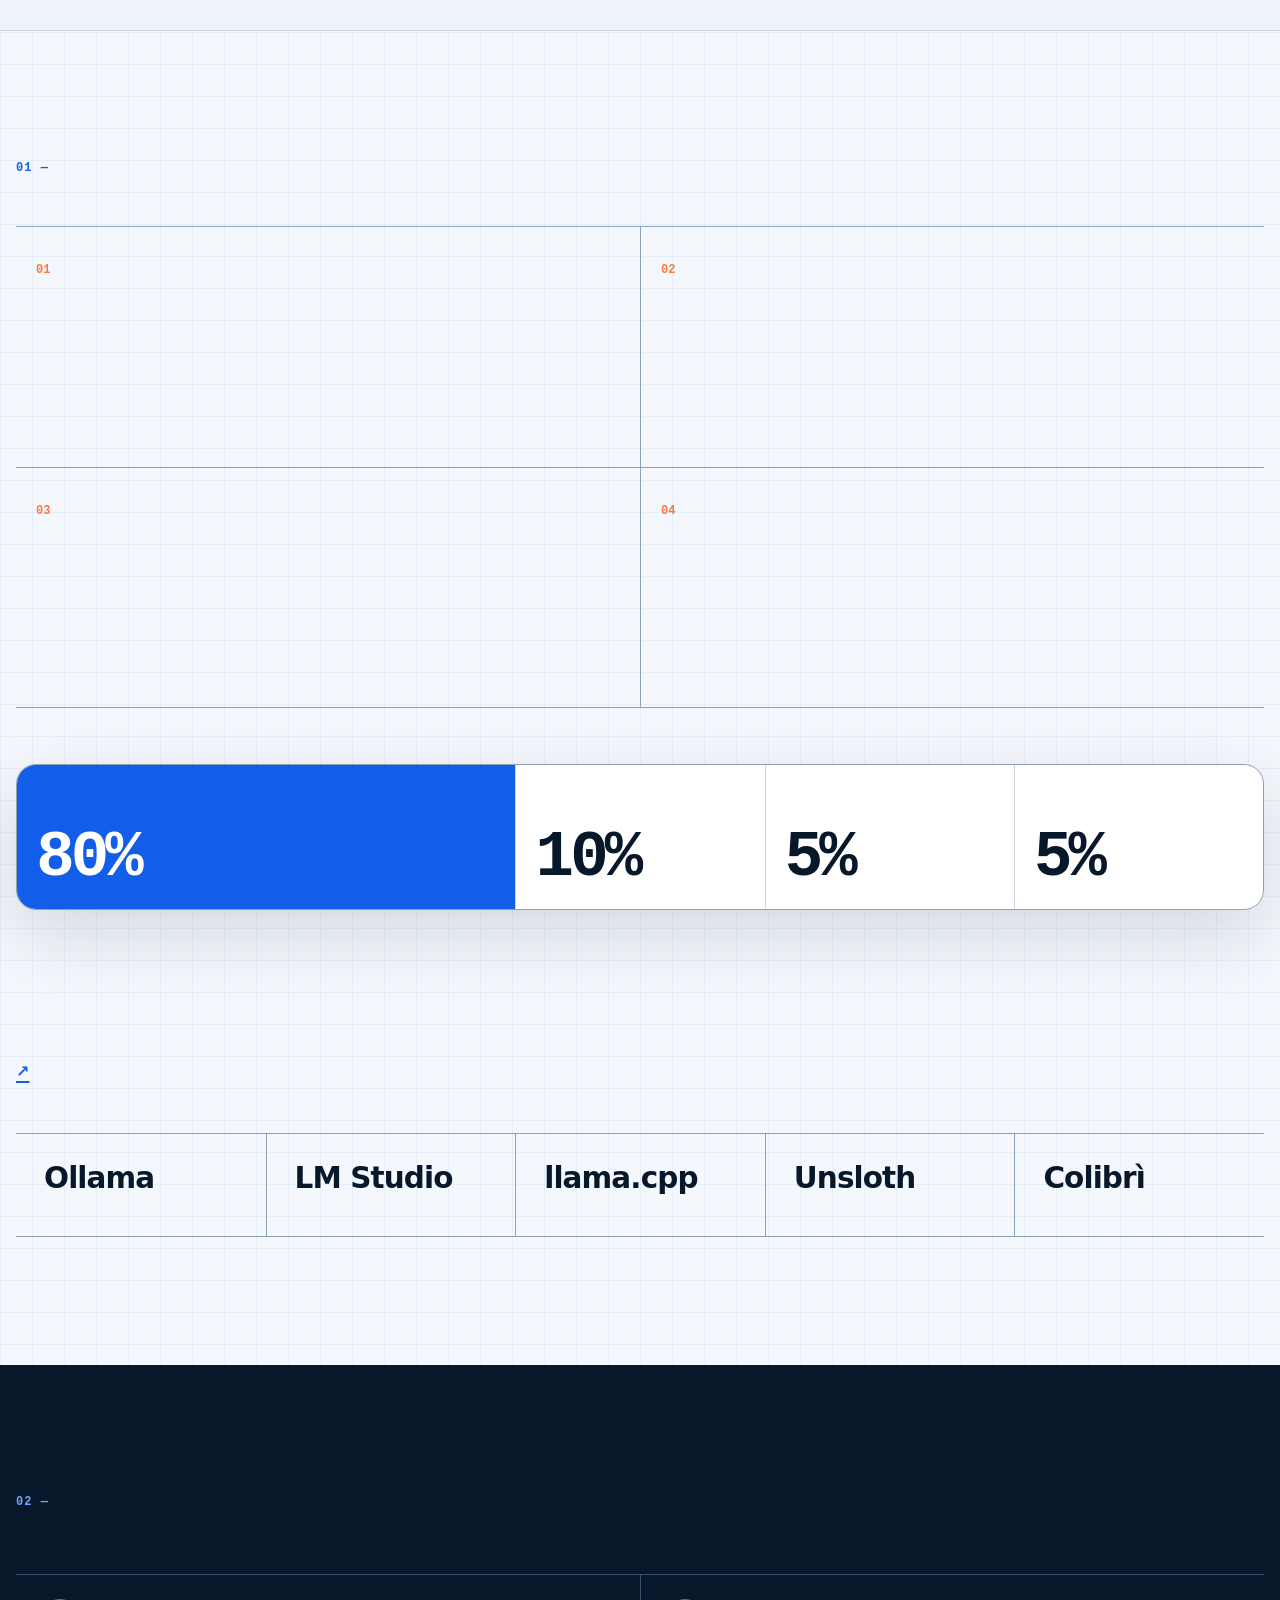
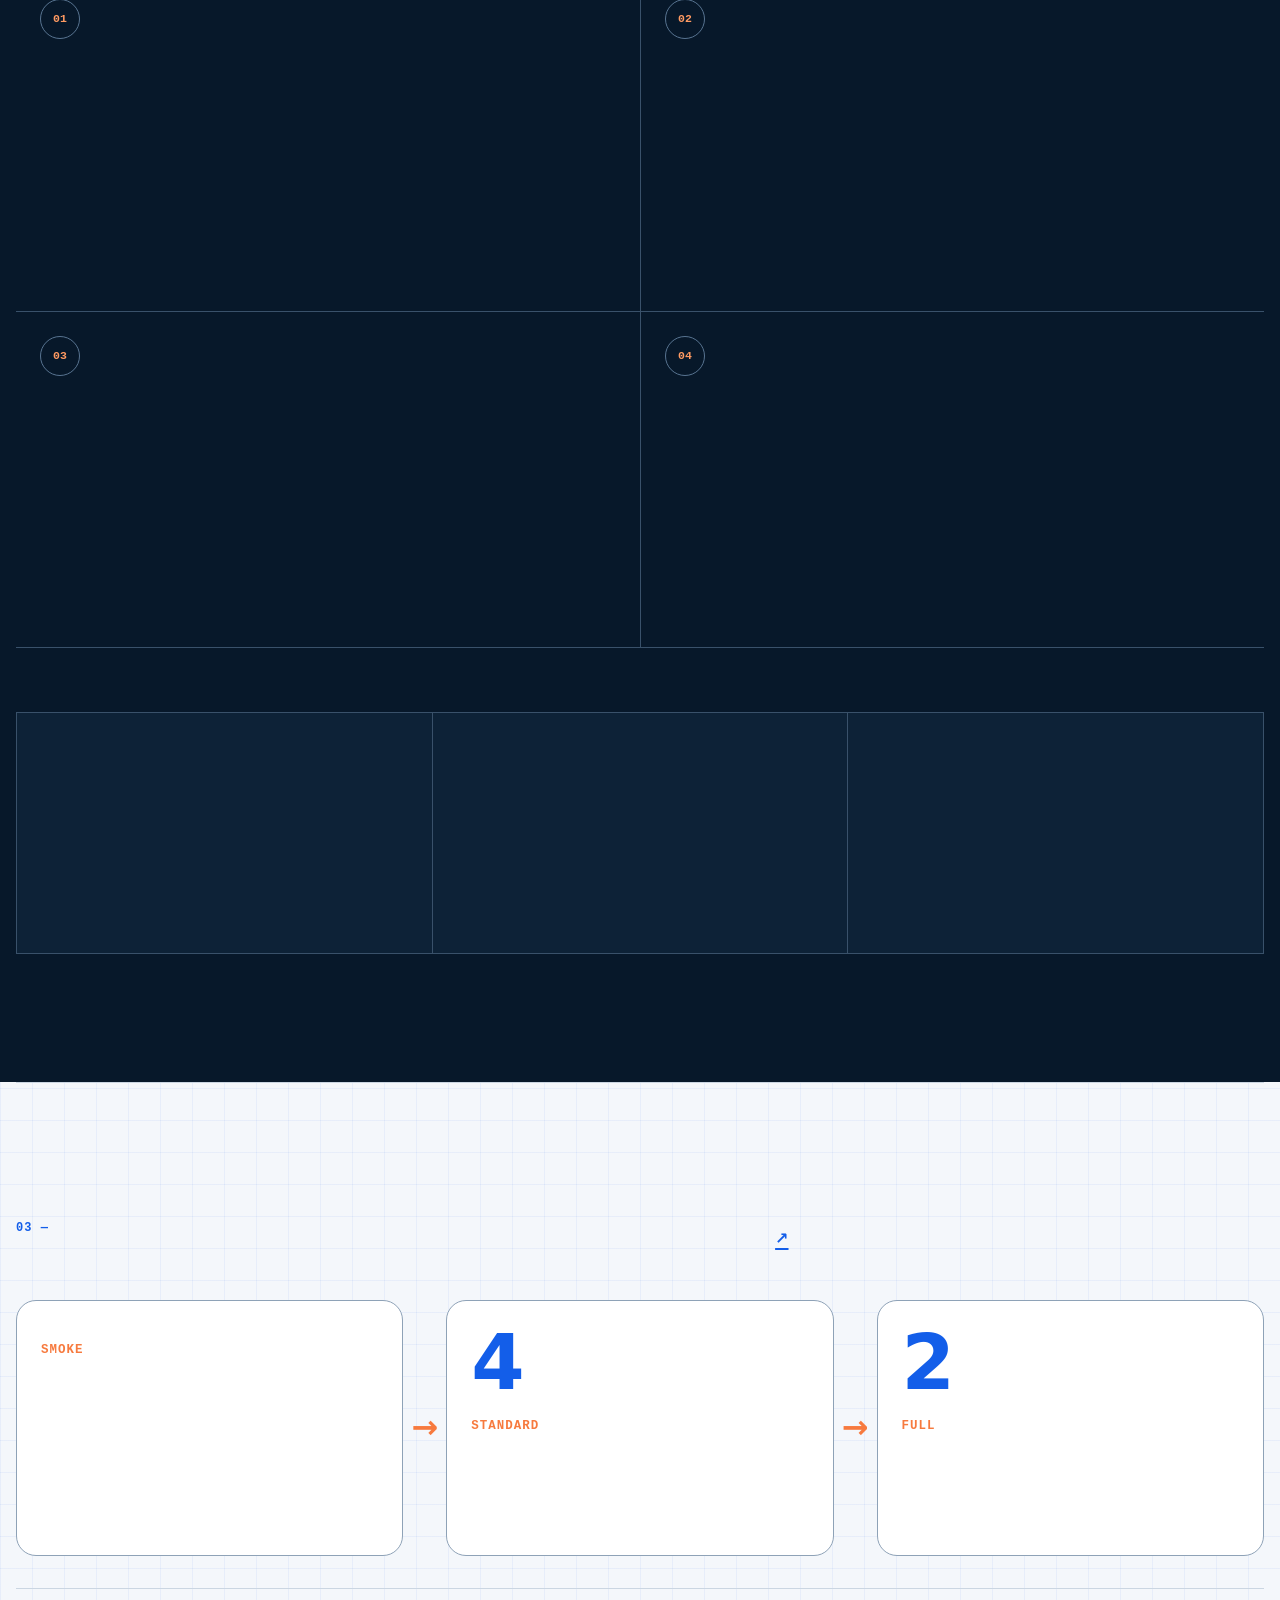
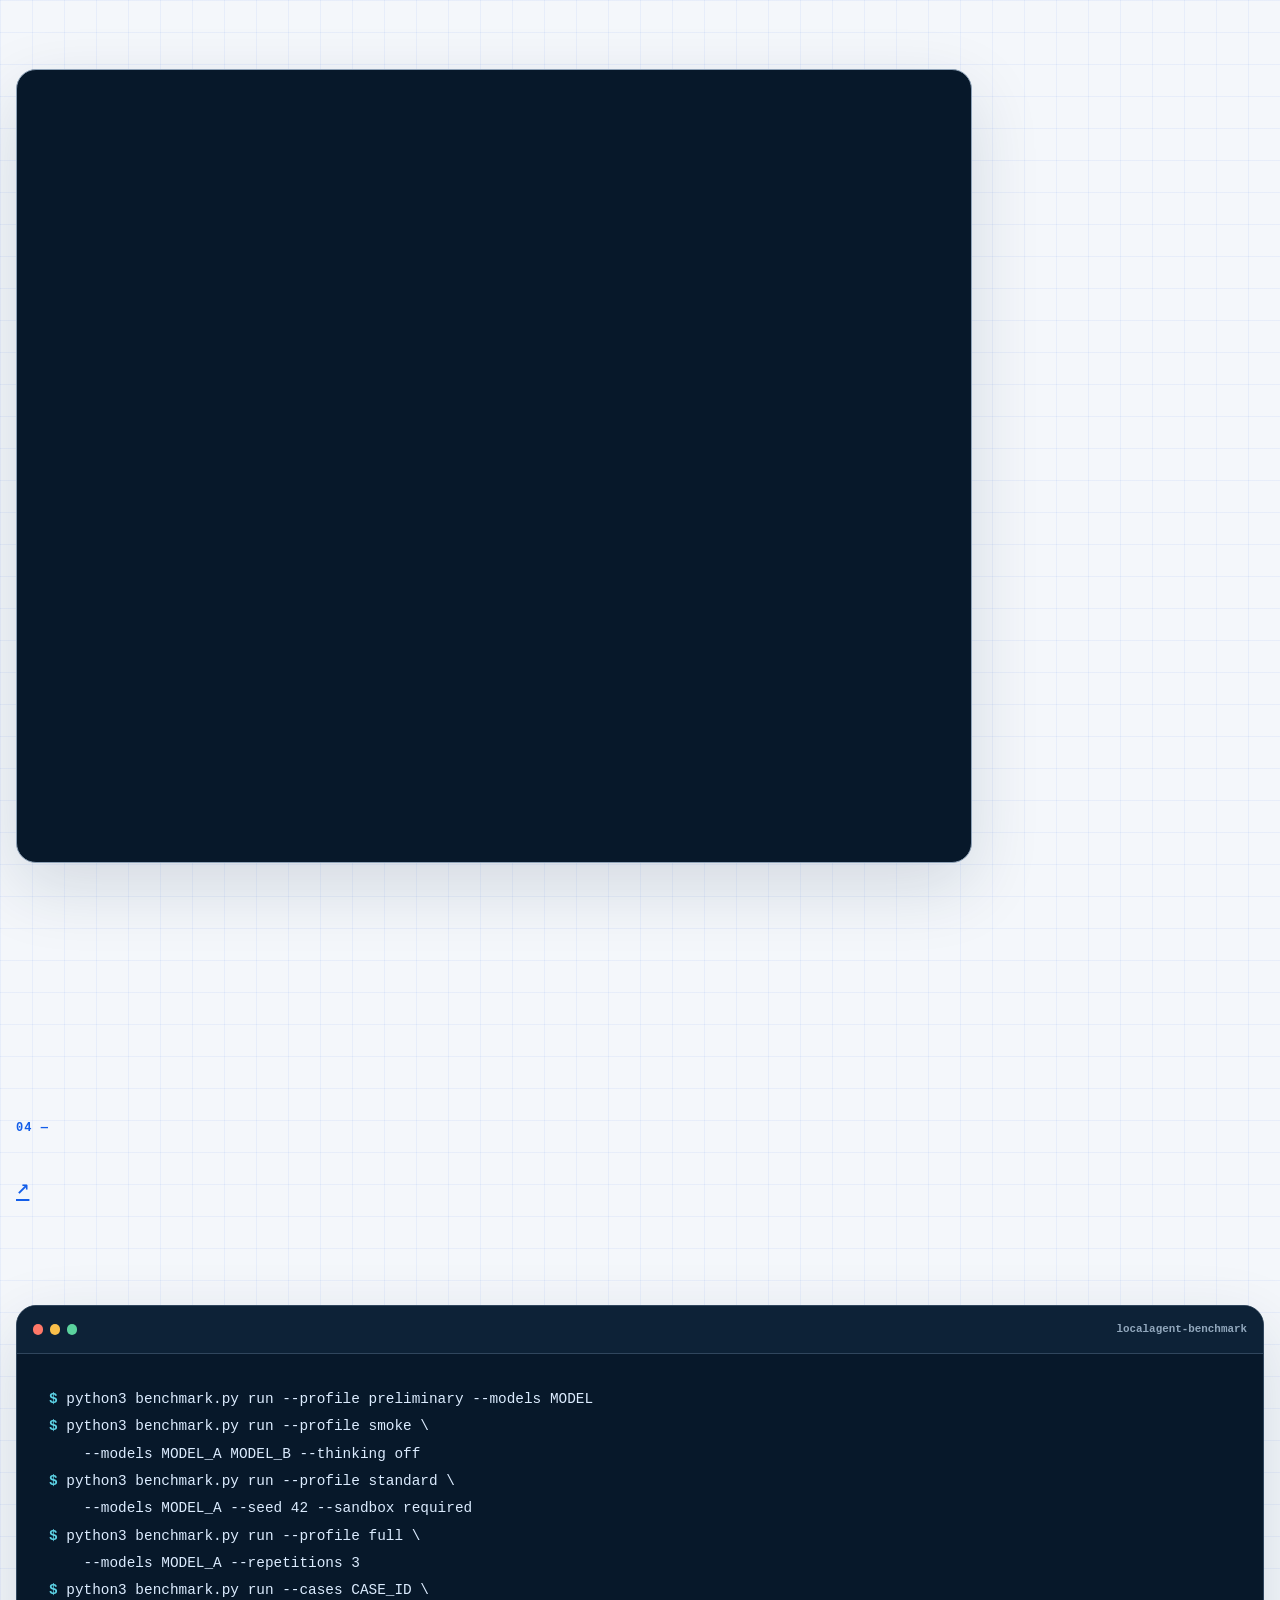
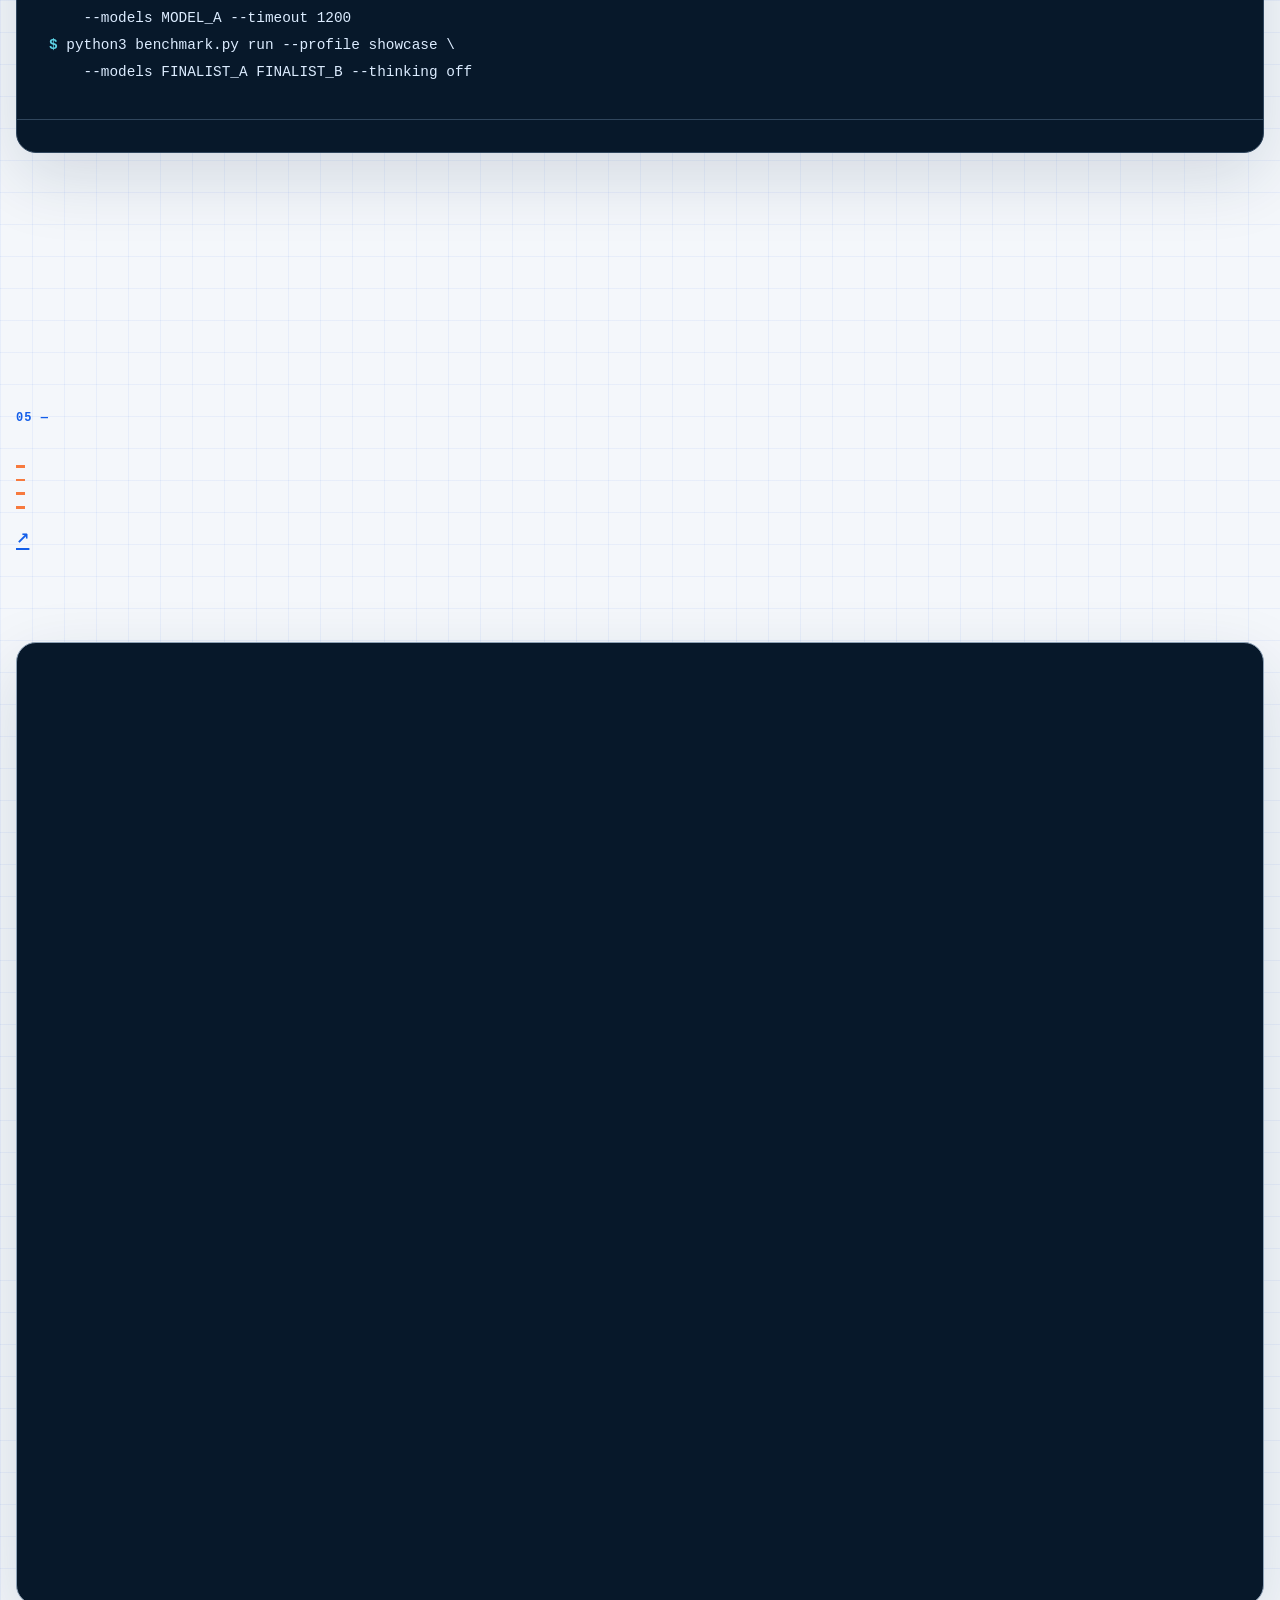
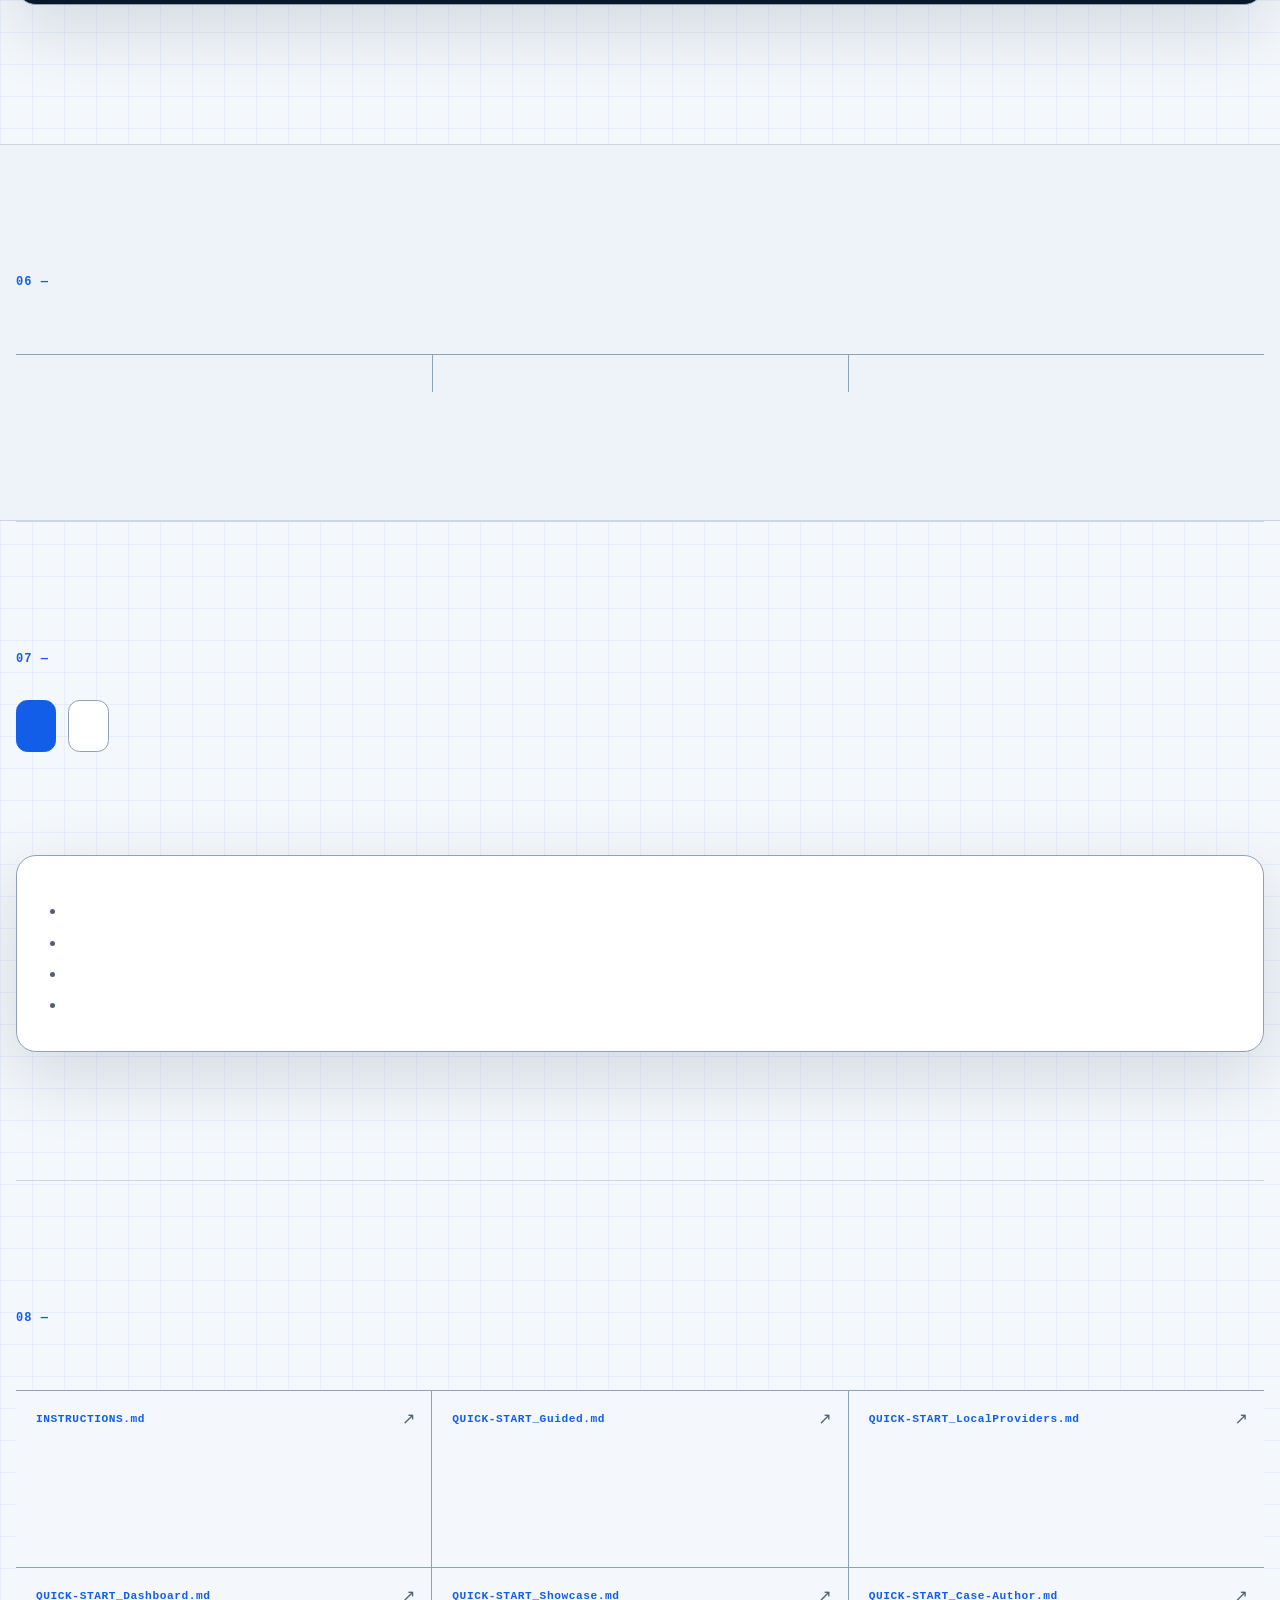
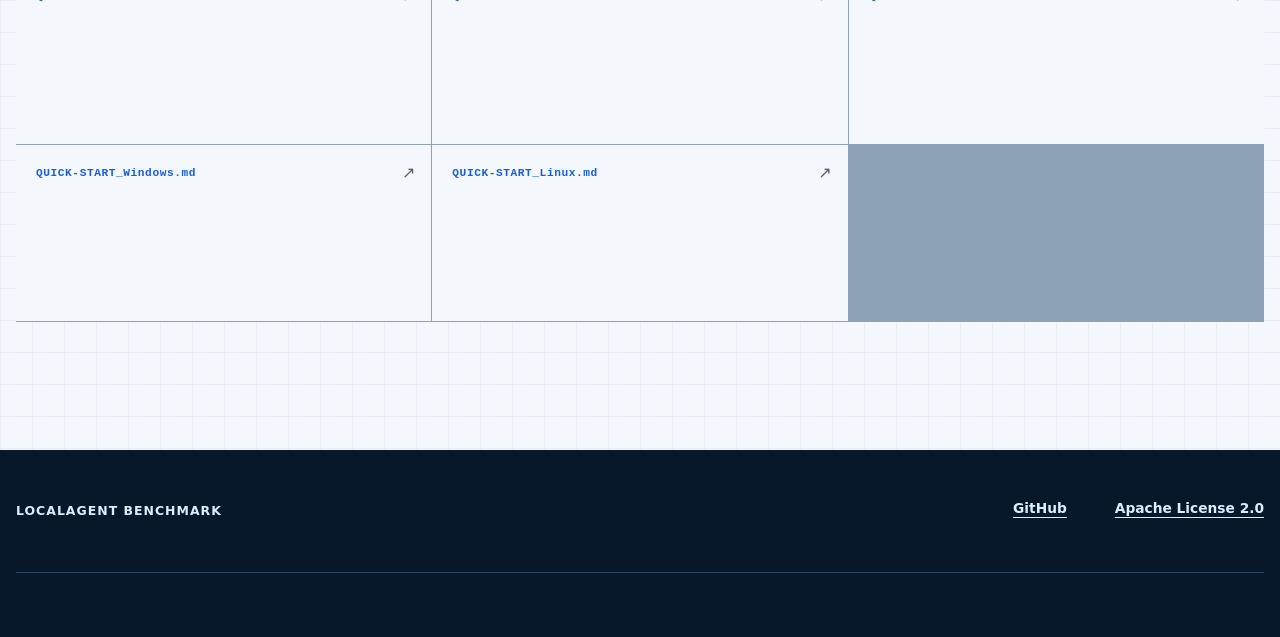
==== commit 5d4c9757: "Add resident Colibrì provider and model bundle provenance" ====
--- a/site/index.html
+++ b/site/index.html
@@ -202,6 +202,7 @@
           <li><h3>LM Studio</h3><p data-i18n="provider_lmstudio_text"></p></li>
           <li><h3>llama.cpp</h3><p data-i18n="provider_llamacpp_text"></p></li>
           <li><h3>Unsloth</h3><p data-i18n="provider_unsloth_text"></p></li>
+          <li><h3>Colibrì</h3><p data-i18n="provider_colibri_text"></p></li>
         </ul>
       </section>
       </section>
--- a/site/css/styles.css
+++ b/site/css/styles.css
@@ -395,7 +395,7 @@
 .news-heading { display: grid; grid-template-columns: minmax(0, 1fr) minmax(18rem, 0.75fr); align-items: end; gap: clamp(2rem, 5vw, 5rem); margin-bottom: 3rem; }
 .news-heading h2 { max-width: 15ch; margin: 0; font-size: clamp(2.6rem, 5.5vw, 5.5rem); line-height: 0.98; letter-spacing: -0.055em; }
 .news-summary p { max-width: 38rem; margin: 0 0 1rem; color: var(--muted); font-size: 1.1rem; }
-.provider-grid { display: grid; grid-template-columns: repeat(4, minmax(0, 1fr)); margin: 0; padding: 0; border-top: 1px solid var(--line-strong); border-bottom: 1px solid var(--line-strong); list-style: none; }
+.provider-grid { display: grid; grid-template-columns: repeat(5, minmax(0, 1fr)); margin: 0; padding: 0; border-top: 1px solid var(--line-strong); border-bottom: 1px solid var(--line-strong); list-style: none; }
 .provider-grid li { display: grid; grid-template-columns: minmax(0, 1fr) auto; align-content: start; align-items: center; gap: 0.75rem; min-width: 0; padding: 1.75rem; }
 .provider-grid li + li { border-left: 1px solid var(--line-strong); }
 .provider-grid h3 { margin: 0; font-size: clamp(1.5rem, 2.3vw, 2.2rem); line-height: 1.15; letter-spacing: -0.03em; }
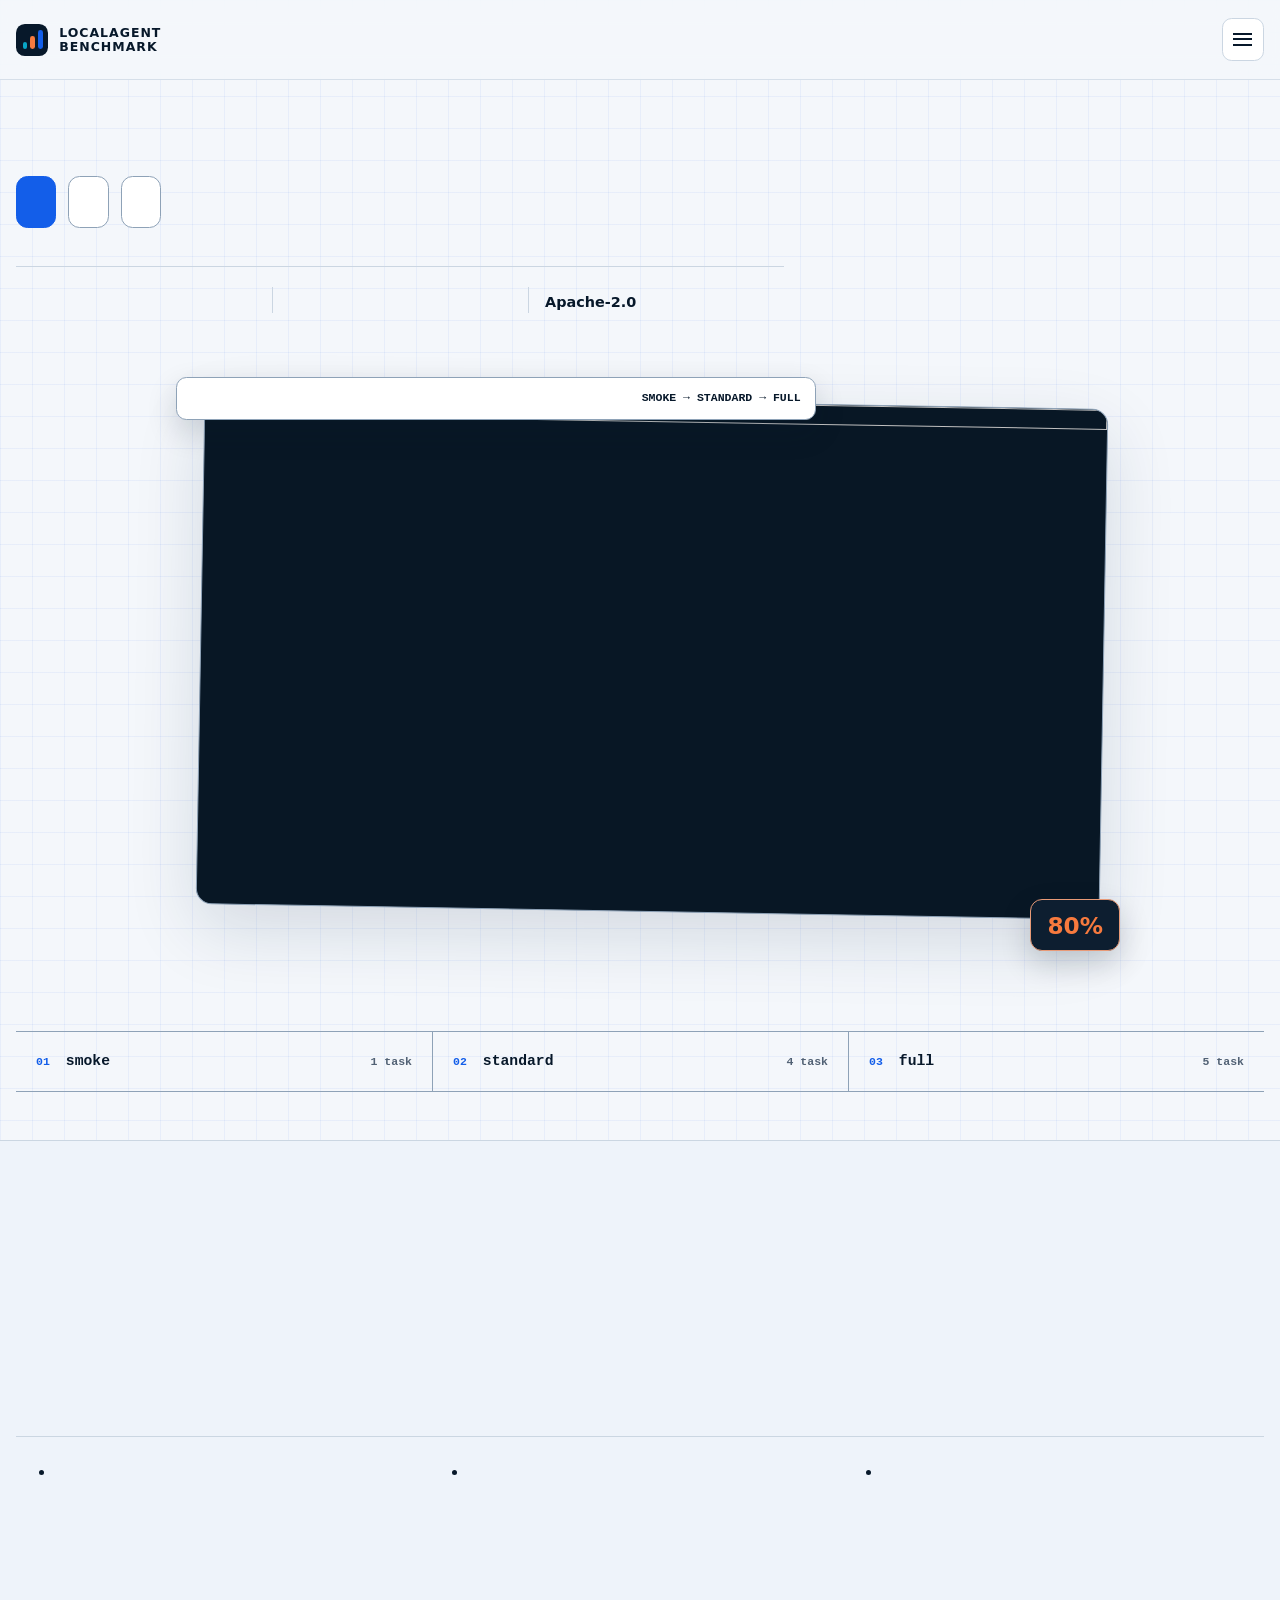
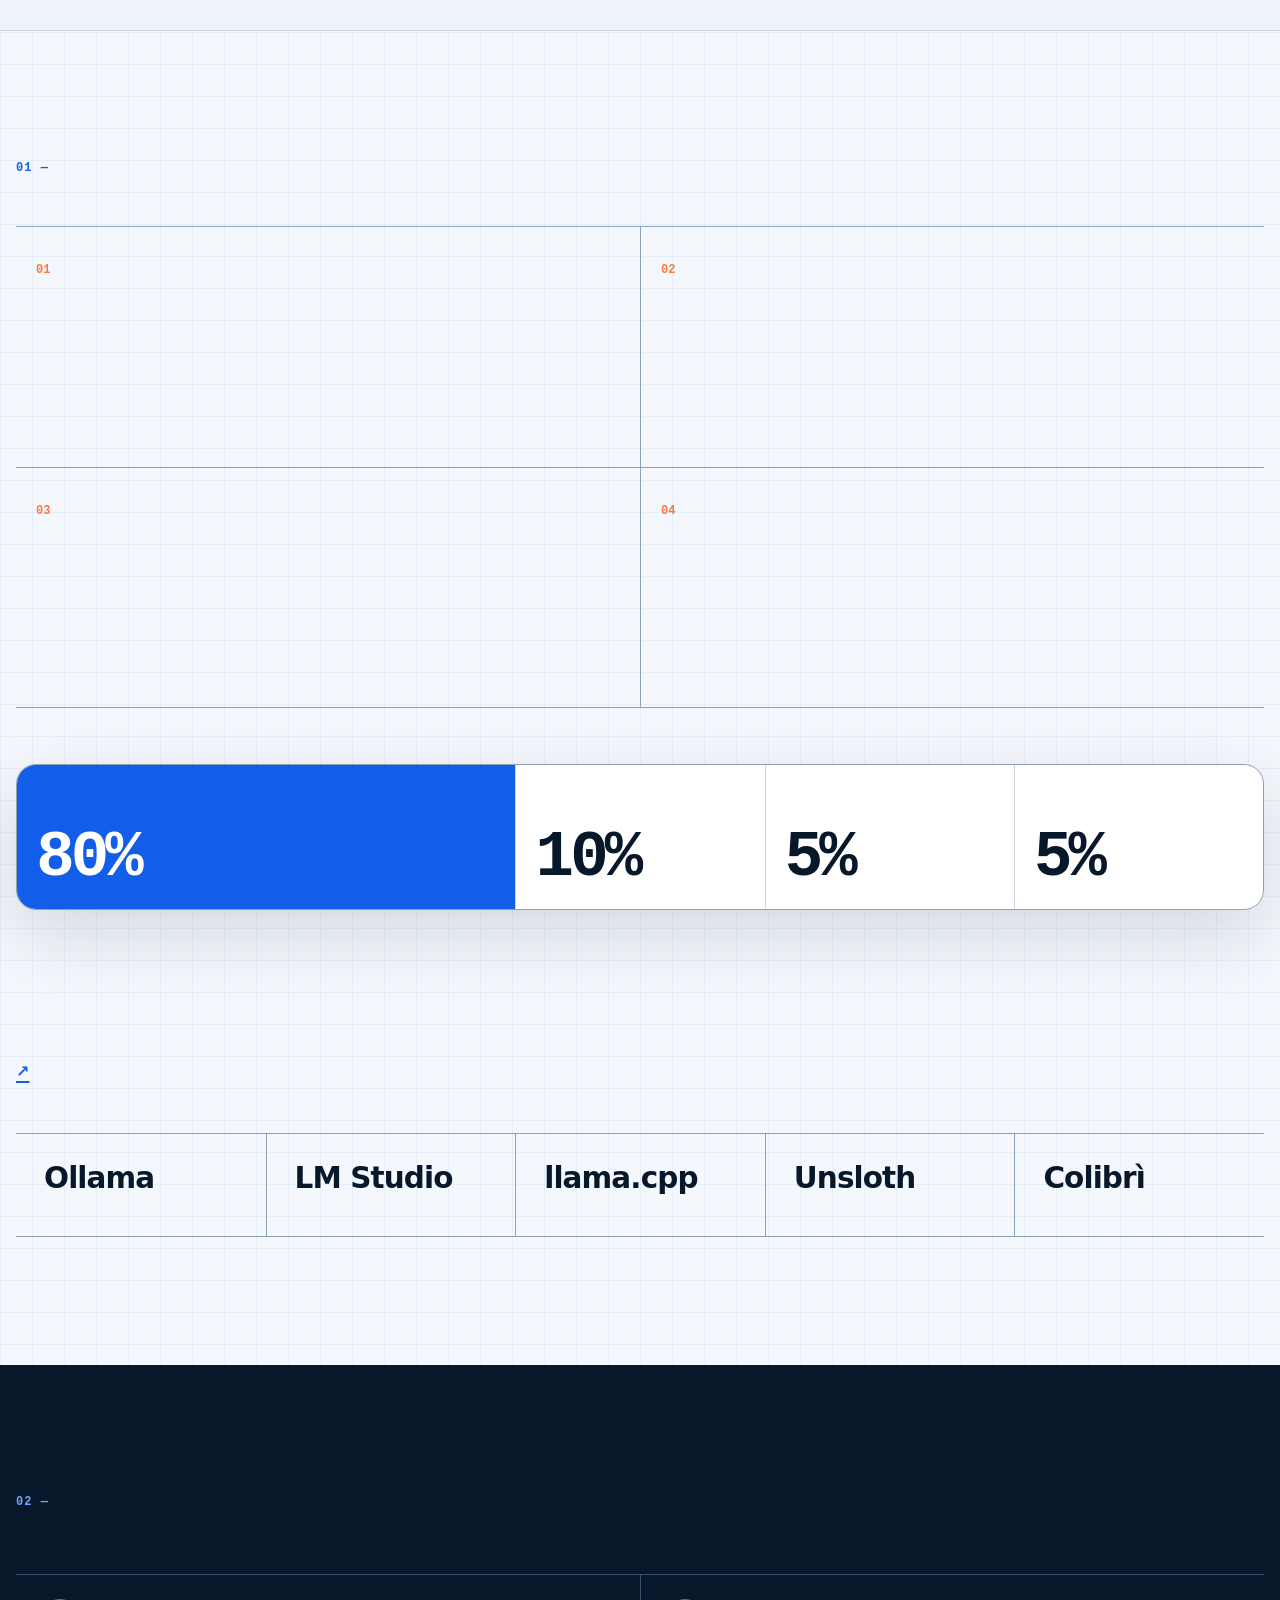
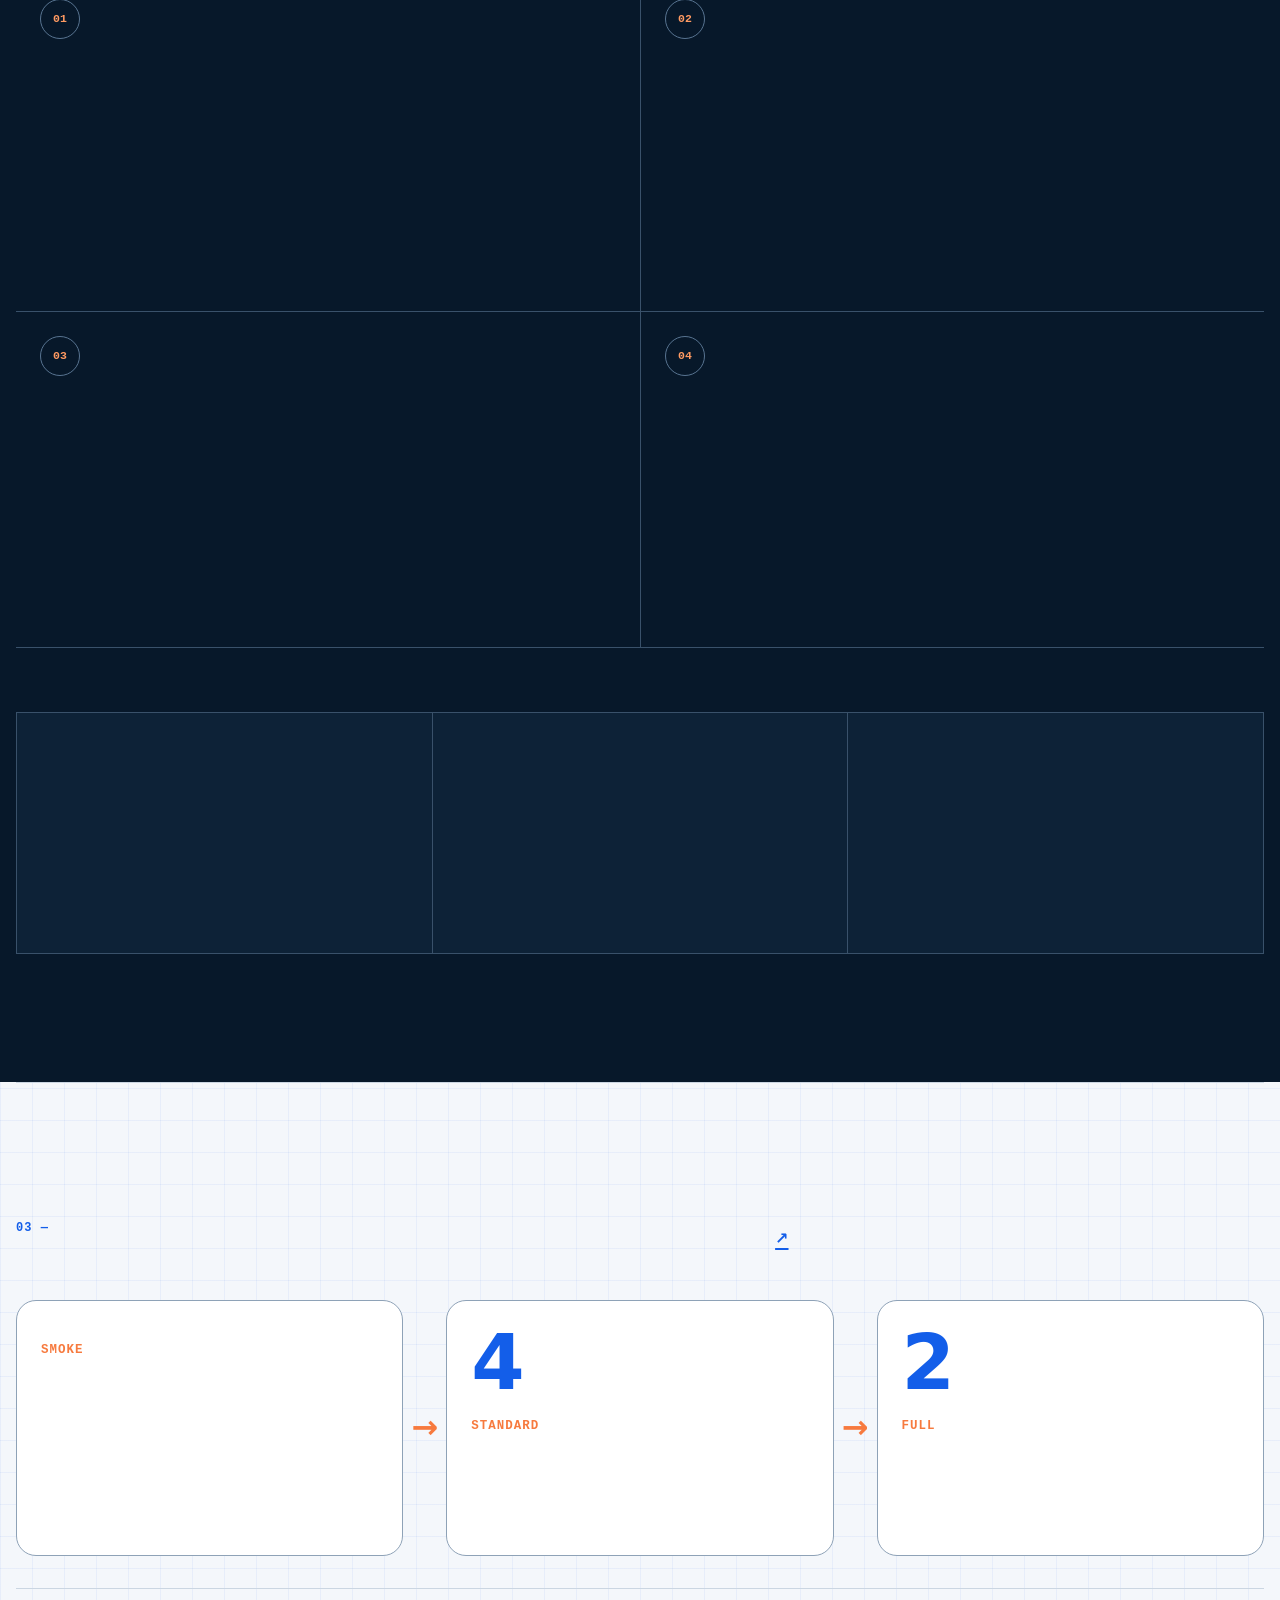
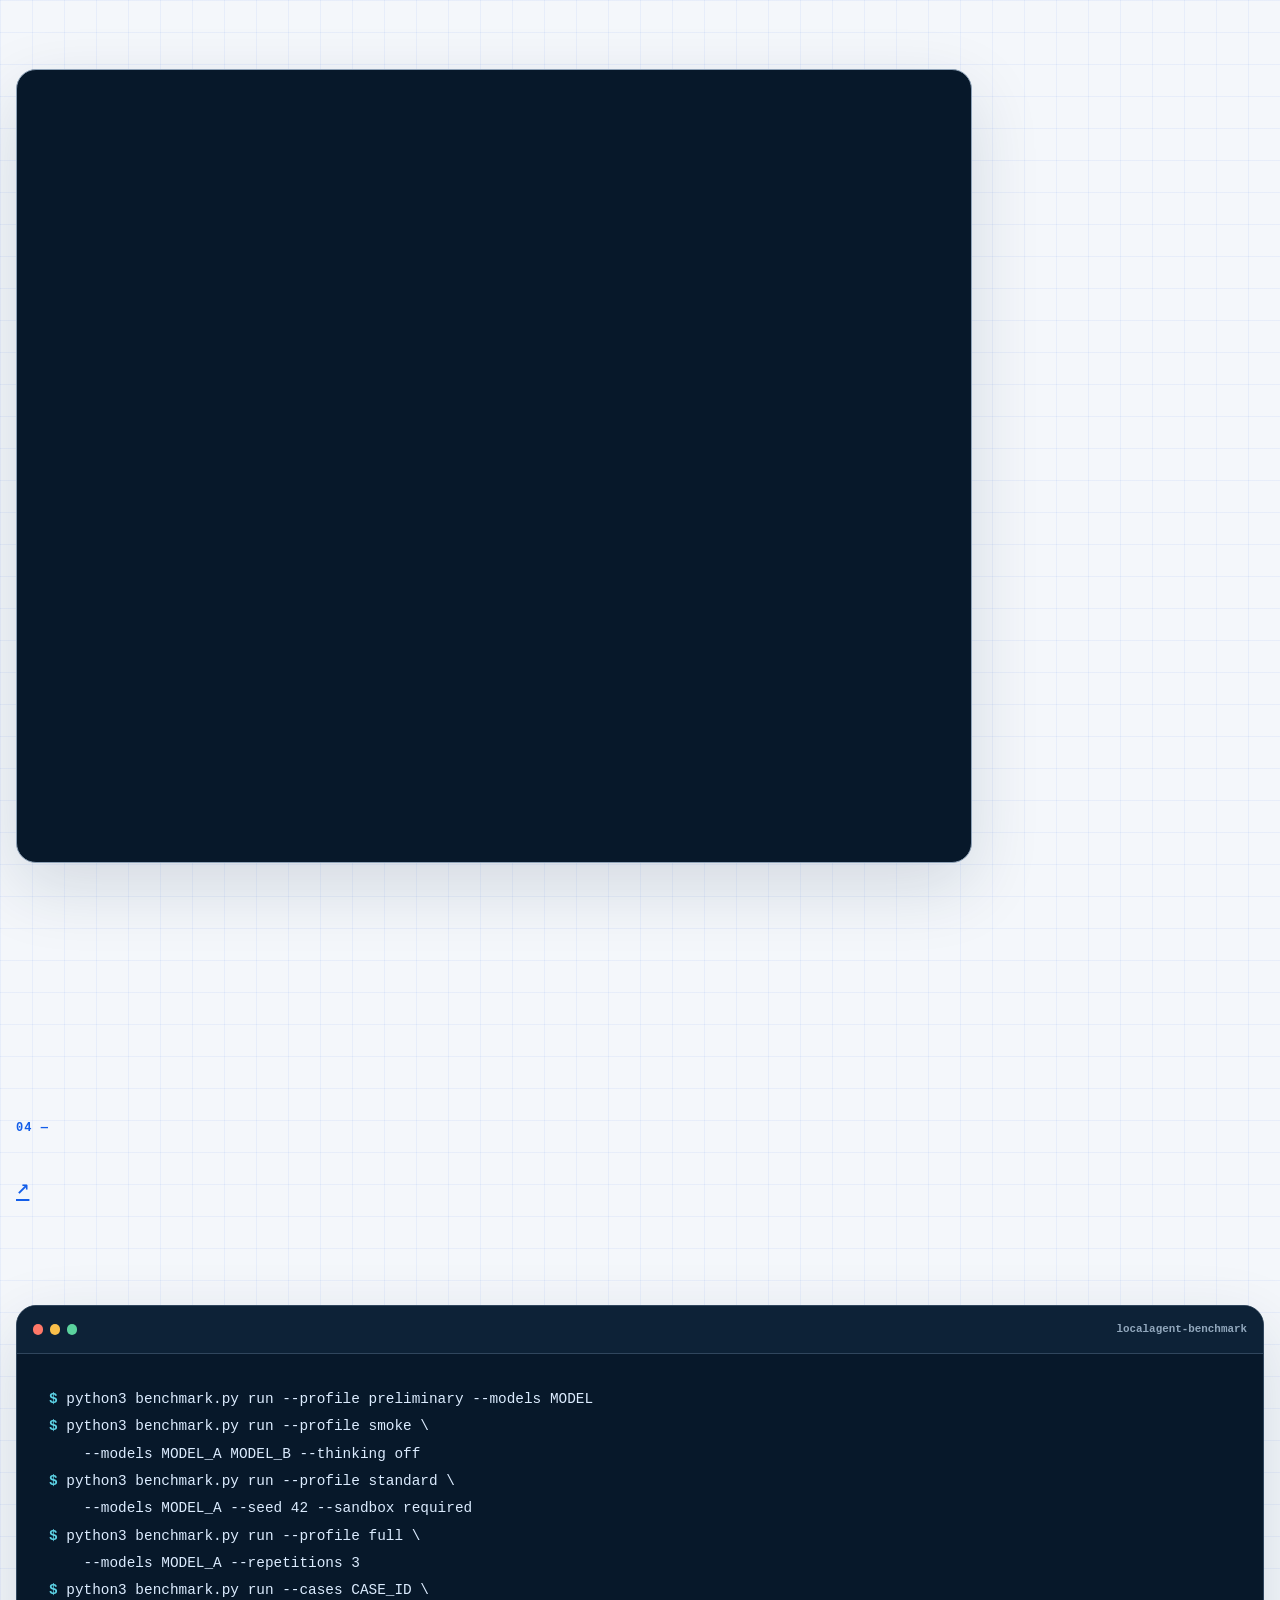
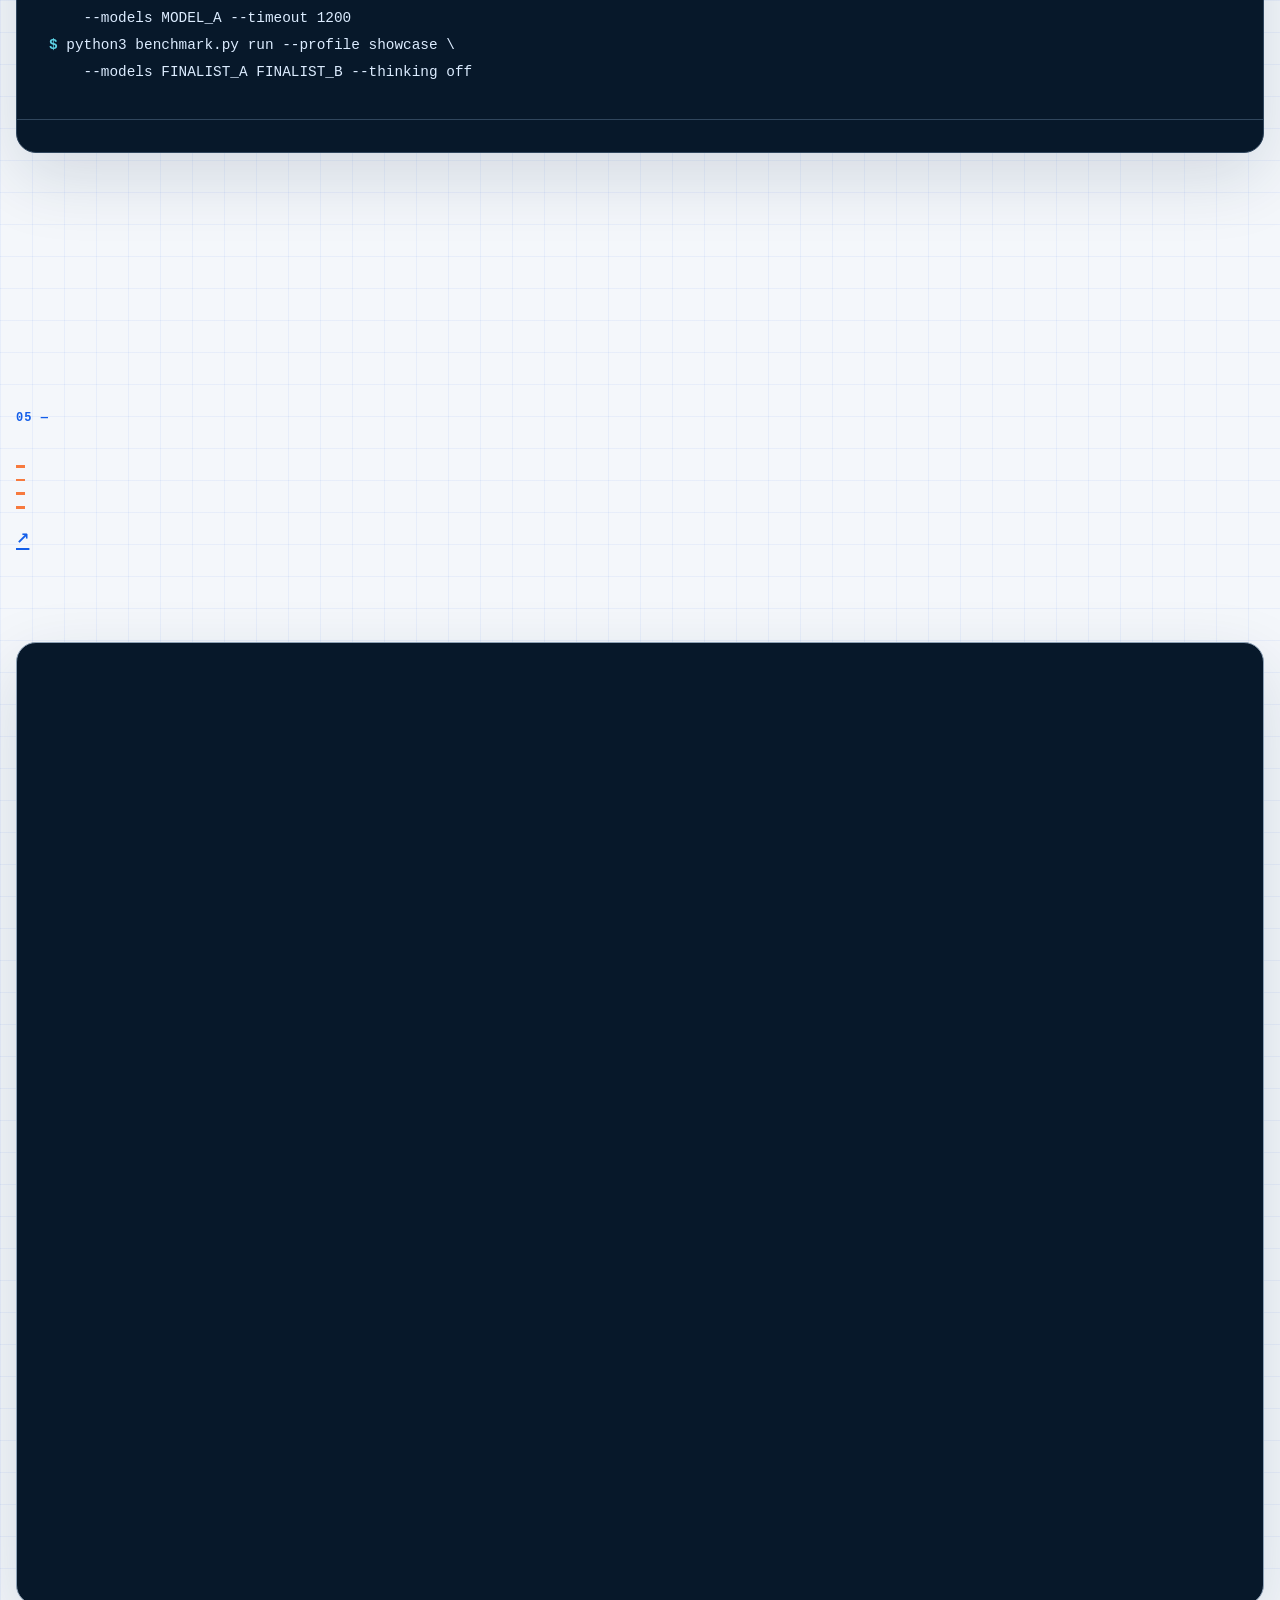
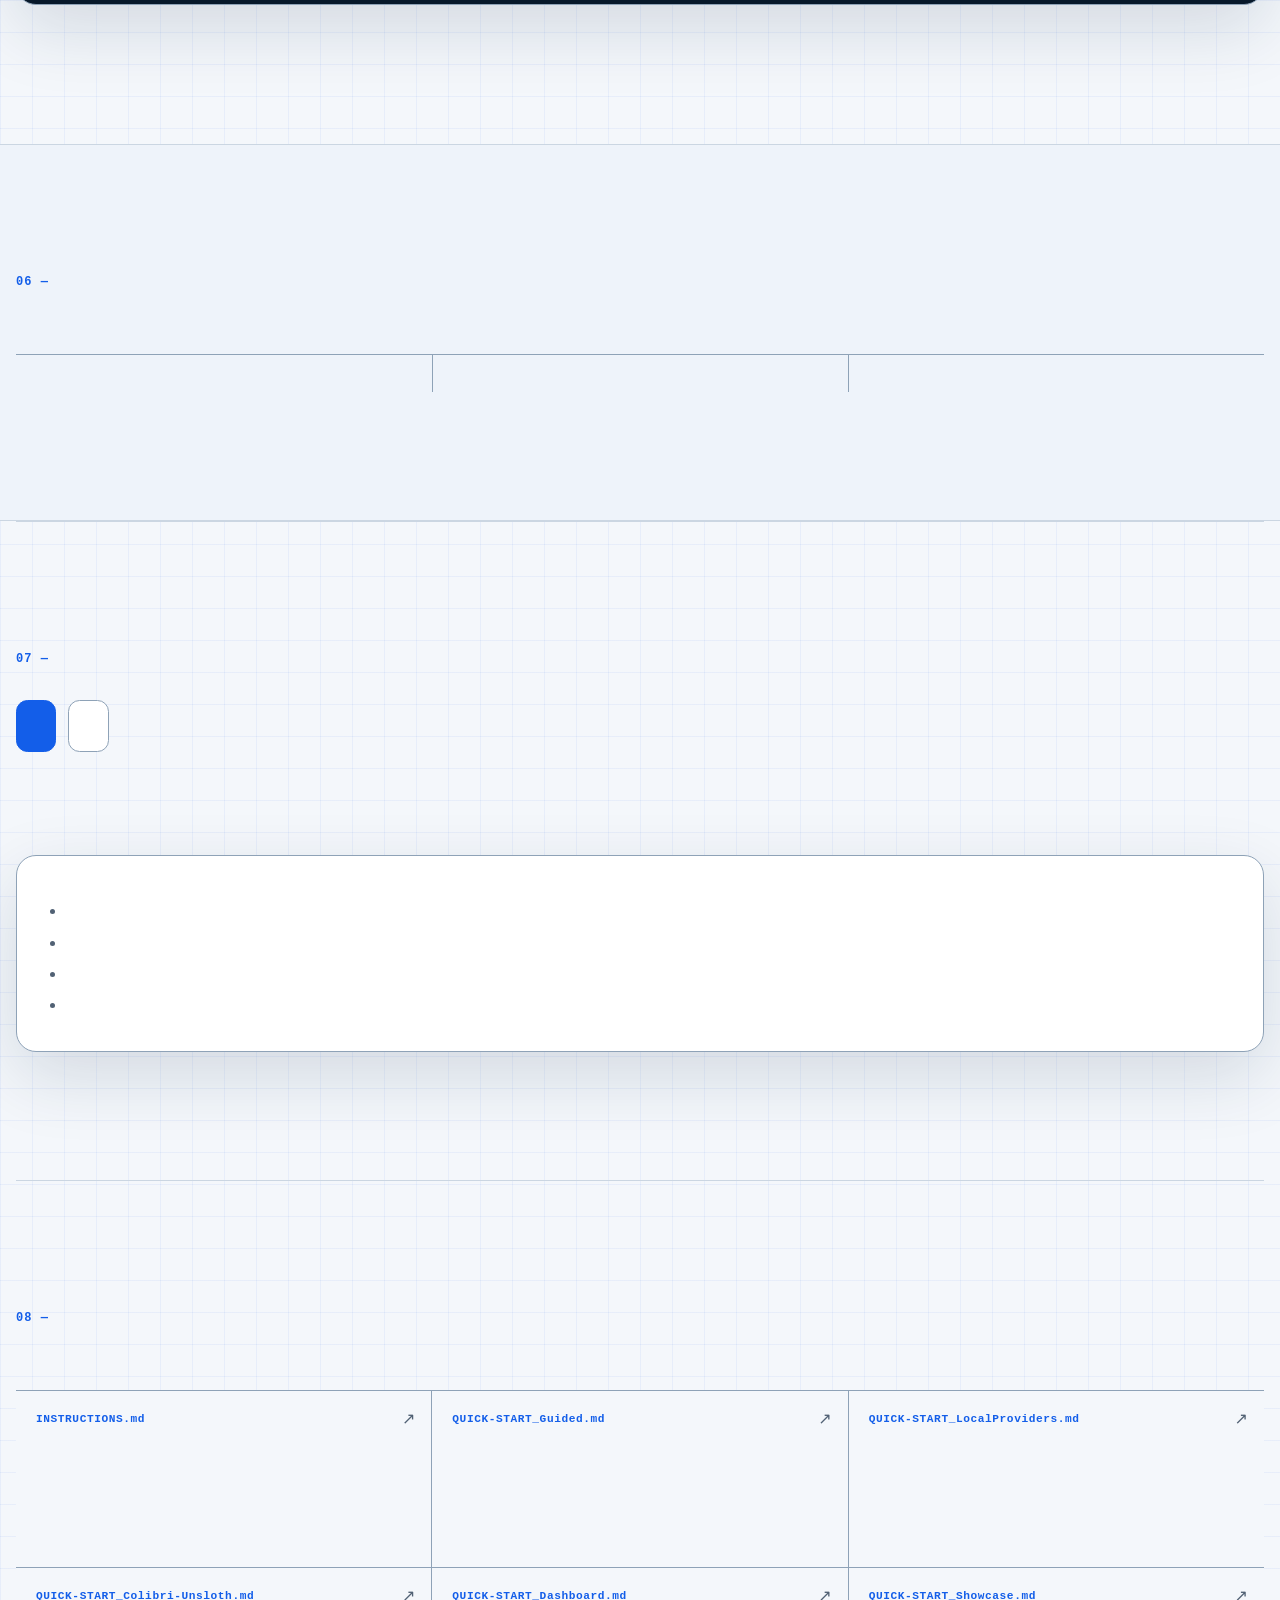
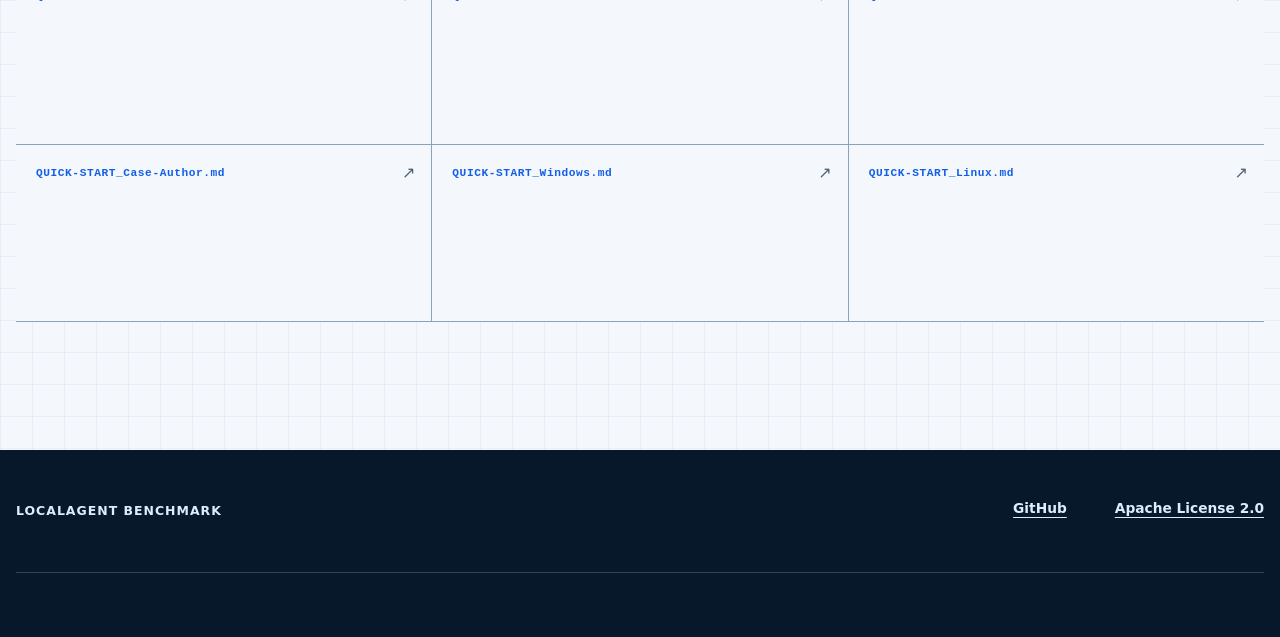
==== commit d3143dac: "Prepare M17 release and plan multi-provider sessions" ====
--- a/site/index.html
+++ b/site/index.html
@@ -4,7 +4,7 @@
     <meta charset="utf-8">
     <meta name="viewport" content="width=device-width, initial-scale=1">
     <meta http-equiv="Content-Security-Policy" content="default-src 'self'; script-src 'self'; style-src 'self'; img-src 'self' data:; font-src 'self'; connect-src 'none'; object-src 'none'; base-uri 'self'; form-action 'none'">
-    <meta name="description" content="LocalAgent Benchmark compares local coding agents through reproducible, inspectable tasks." data-i18n-content="meta_description">
+    <meta name="description" content="LocalAgent Benchmark compares local coding agents with Ollama, LM Studio, llama.cpp, Unsloth, and Colibrì through reproducible tasks." data-i18n-content="meta_description">
     <meta name="theme-color" content="#f4f7fb" media="(prefers-color-scheme: light)">
     <meta name="theme-color" content="#061321" media="(prefers-color-scheme: dark)">
     <meta property="og:type" content="website">
@@ -391,6 +391,7 @@
           <a href="https://github.com/gloutchov/LocalAgentBenchmark/blob/main/INSTRUCTIONS.md" rel="noreferrer" data-language-only="en"><span>INSTRUCTIONS.md</span><strong data-i18n="docs_manual_en"></strong><i aria-hidden="true">↗</i></a>
           <a href="https://github.com/gloutchov/LocalAgentBenchmark/blob/main/QUICK-START_Guided.md" rel="noreferrer"><span>QUICK-START_Guided.md</span><strong data-i18n="docs_guided"></strong><i aria-hidden="true">↗</i></a>
           <a href="https://github.com/gloutchov/LocalAgentBenchmark/blob/main/QUICK-START_LocalProviders.md" rel="noreferrer"><span>QUICK-START_LocalProviders.md</span><strong data-i18n="docs_providers"></strong><i aria-hidden="true">↗</i></a>
+          <a href="https://github.com/gloutchov/LocalAgentBenchmark/blob/main/QUICK-START_Colibri-Unsloth.md" rel="noreferrer"><span>QUICK-START_Colibri-Unsloth.md</span><strong data-i18n="docs_resident_models"></strong><i aria-hidden="true">↗</i></a>
           <a href="https://github.com/gloutchov/LocalAgentBenchmark/blob/main/QUICK-START_Dashboard.md" rel="noreferrer"><span>QUICK-START_Dashboard.md</span><strong data-i18n="docs_dashboard"></strong><i aria-hidden="true">↗</i></a>
           <a href="https://github.com/gloutchov/LocalAgentBenchmark/blob/main/QUICK-START_Showcase.md" rel="noreferrer"><span>QUICK-START_Showcase.md</span><strong data-i18n="docs_showcase"></strong><i aria-hidden="true">↗</i></a>
           <a href="https://github.com/gloutchov/LocalAgentBenchmark/blob/main/QUICK-START_Case-Author.md" rel="noreferrer"><span>QUICK-START_Case-Author.md</span><strong data-i18n="docs_case_author"></strong><i aria-hidden="true">↗</i></a>
